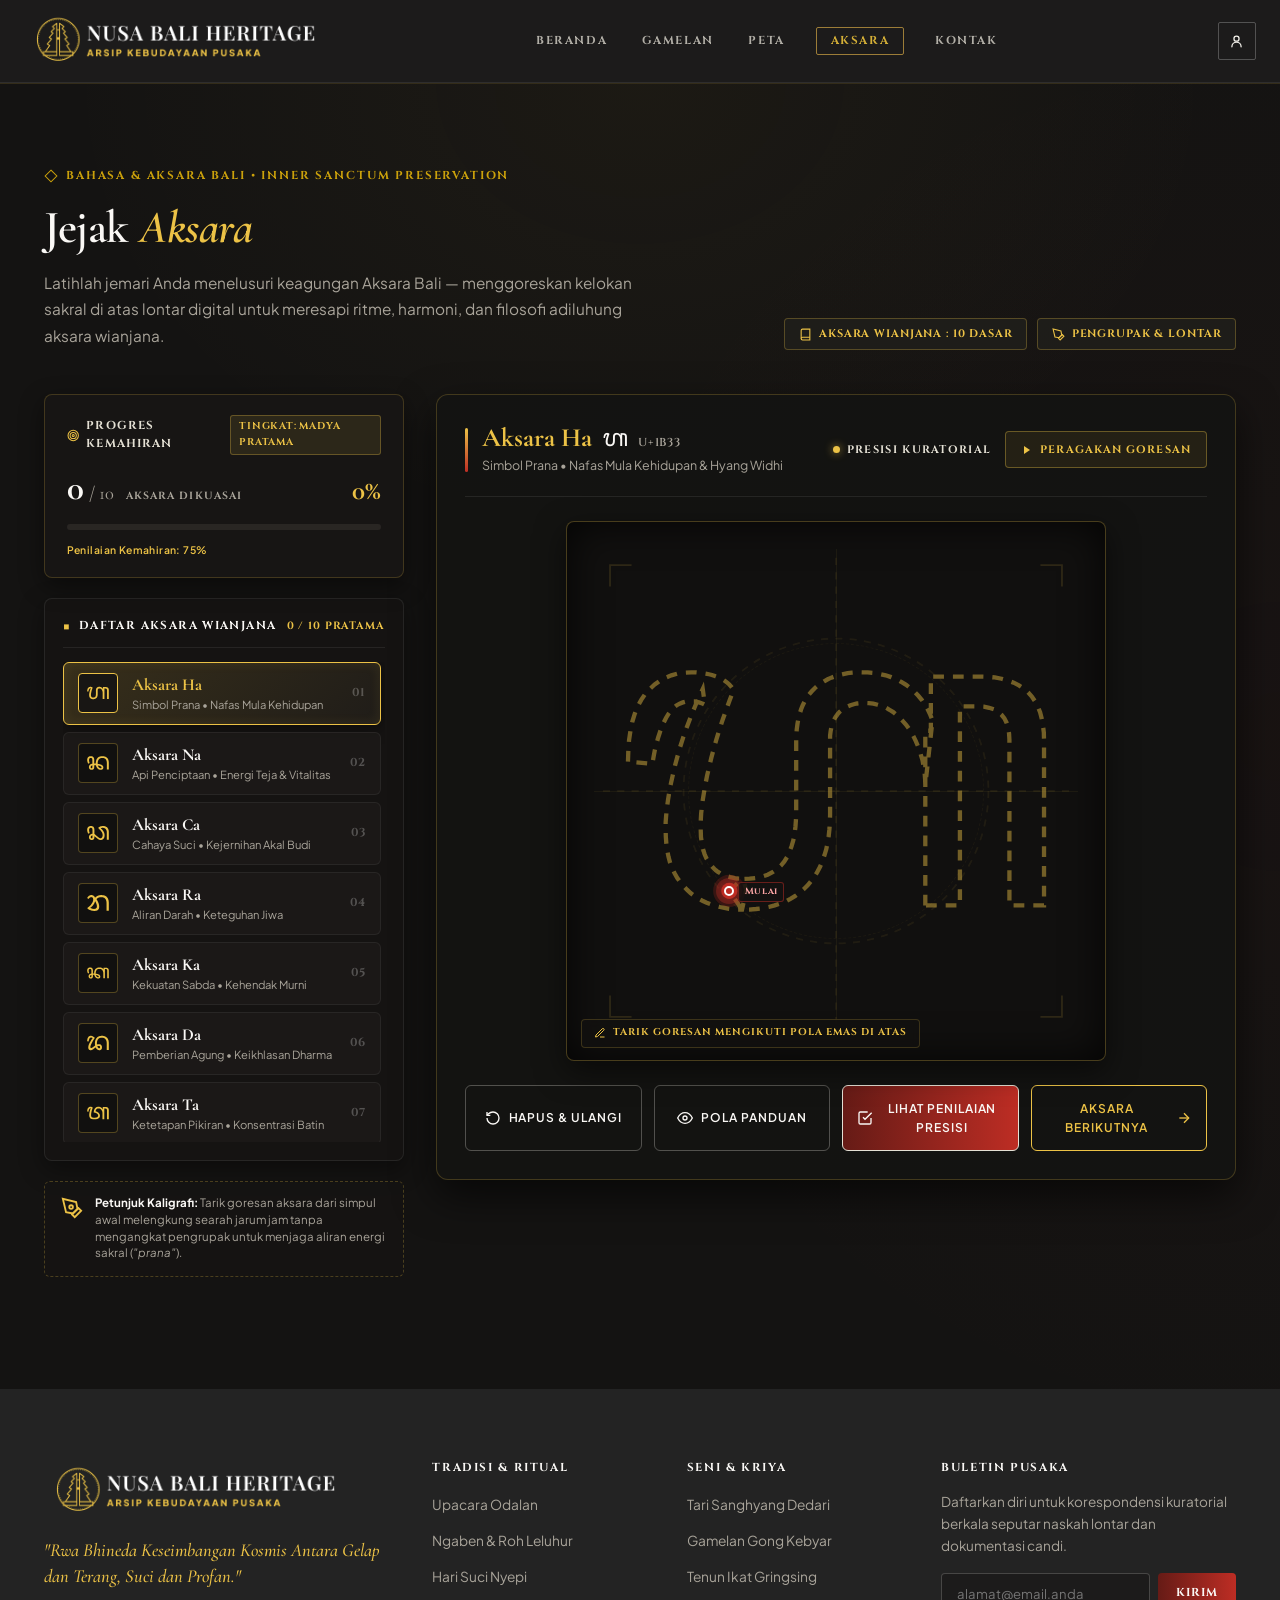
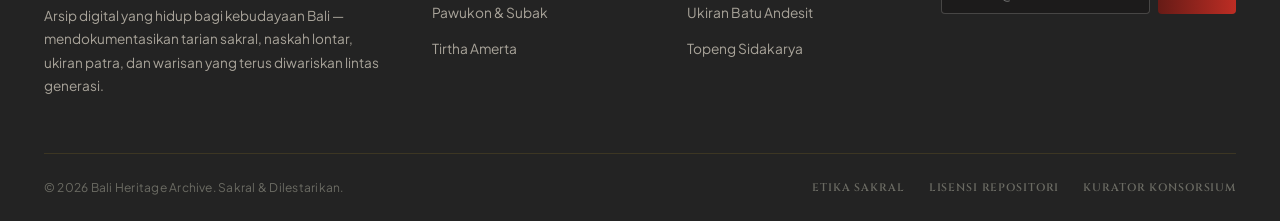
==== aksara.html @ 50d06836 "Lanjutin Jon" ====
<!DOCTYPE html>
<html lang="id">

<head>
  <meta charset="UTF-8">
  <meta name="viewport" content="width=device-width, initial-scale=1.0">
  <title>Jejak Aksara Bali — Nusa Bali Heritage</title>
  <meta name="description"
    content="Kaligrafi sakral Aksara Bali interaktif: latih jemari menelusuri kelokan adiluhung aksara wianjana di atas lontar digital dengan panduan kuratorial dan penilaian presisi.">

  <link rel="preconnect" href="https://fonts.googleapis.com">
  <link rel="preconnect" href="https://fonts.gstatic.com" crossorigin>
  <link
    href="https://fonts.googleapis.com/css2?family=Cinzel:wght@500;600;700;800;900&family=Cormorant+Garamond:ital,wght@0,400;0,500;0,600;0,700;1,400;1,500;1,600;1,700&family=Noto+Sans+Balinese&family=Plus+Jakarta+Sans:ital,wght@0,400;0,500;0,600;0,700;1,400&display=swap"
    rel="stylesheet">

  <link rel="stylesheet" href="assets/css/fonts.css">
  <link rel="stylesheet" href="assets/css/aksara.css">
</head>

<body>

  <!-- Header -->
  <header class="site-header" id="siteHeader">
    <div class="container">
      <a href="index.html#beranda" class="brand">
        <img class="brand__logo-img" src="assets/images/logo/logo-tulisan.png"
          alt="Nusa Bali Heritage — Arsip Kebudayaan Pusaka">
      </a>

      <nav class="nav-links" aria-label="Navigasi utama">
        <a href="index.html#beranda">BERANDA</a>
        <a href="index.html#gamelan">GAMELAN</a>
        <a href="peta.html">PETA</a>
        <a href="aksara.html" aria-current="page">AKSARA</a>
        <a href="#kontak">KONTAK</a>
      </nav>

      <div class="nav-actions">
        <button class="nav-square-btn" type="button" id="userAccountBtn" aria-label="Akun pengguna">
          <svg viewBox="0 0 24 24" fill="none" stroke="currentColor" stroke-width="1.8" aria-hidden="true">
            <circle cx="12" cy="8" r="3.6" />
            <path d="M5.5 19.5c0-3.6 2.9-6.5 6.5-6.5s6.5 2.9 6.5 6.5" stroke-linecap="round" />
          </svg>
        </button>
        <button class="nav-toggle" type="button" aria-label="Buka menu" id="navToggle" aria-expanded="false"
          aria-controls="mobileNav">
          <svg viewBox="0 0 24 24" fill="none" stroke="currentColor" stroke-width="1.8">
            <path d="M4 7h16M4 12h16M4 17h16" />
          </svg>
        </button>
      </div>
    </div>

    <!-- mobile nav panel -->
    <nav class="mobile-nav" id="mobileNav" aria-label="Navigasi mobile" hidden>
      <a href="index.html#beranda">BERANDA</a>
      <a href="index.html#gamelan">GAMELAN</a>
      <a href="peta.html">PETA</a>
      <a href="aksara.html" aria-current="page">AKSARA</a>
      <a href="#kontak">KONTAK</a>
    </nav>
  </header>

  <main>
    <!-- Jejak aksara -->
    <section class="section aksara-section" id="bahasa">
      <div class="container">
        <div class="section-head aksara-section-head">
          <div class="aksara-head-text">
            <p class="eyebrow">
              <svg viewBox="0 0 24 24" fill="none" stroke="currentColor" stroke-width="1.8" aria-hidden="true">
                <polygon points="12 2 22 12 12 22 2 12 12 2" />
              </svg>
              Bahasa &amp; Aksara Bali • Inner Sanctum Preservation
            </p>
            <h1 class="section-heading">
              <span>Jejak <i class="accent-italic">Aksara</i></span>
            </h1>
            <p class="section-desc">
              Latihlah jemari Anda menelusuri keagungan Aksara Bali — menggoreskan kelokan sakral di atas lontar digital
              untuk meresapi ritme, harmoni, dan filosofi adiluhung aksara wianjana.
            </p>
          </div>
          <div class="aksara-tags-wrap" aria-label="Kategori Pelestarian">
            <span class="aksara-tag">
              <svg viewBox="0 0 24 24" fill="none" stroke="currentColor" stroke-width="2" class="aksara-tag-icon">
                <path d="M4 19.5A2.5 2.5 0 0 1 6.5 17H20" />
                <path d="M6.5 2H20v20H6.5A2.5 2.5 0 0 1 4 19.5v-15A2.5 2.5 0 0 1 6.5 2z" />
              </svg>
              Aksara Wianjana : 10 Dasar
            </span>
            <span class="aksara-tag">
              <svg viewBox="0 0 24 24" fill="none" stroke="currentColor" stroke-width="2" class="aksara-tag-icon">
                <path d="M12 19l7-7 3 3-7 7-3-3z" />
                <path d="M18 13l-1.5-7.5L2 2l3.5 14.5L13 18l5-5z" />
              </svg>
              Pengrupak &amp; Lontar
            </span>
          </div>
        </div>

        <div class="aksara-layout">
          <!-- Sidebar -->
          <aside class="aksara-sidebar">
            <!-- Progress -->
            <div class="aksara-progress-card">
              <div class="aksara-progress-header">
                <div class="aksara-progress-label">
                  <svg viewBox="0 0 24 24" fill="none" stroke="currentColor" stroke-width="2"
                    class="aksara-icon-target">
                    <circle cx="12" cy="12" r="10" />
                    <circle cx="12" cy="12" r="6" />
                    <circle cx="12" cy="12" r="2" />
                  </svg>
                  <span>Progres Kemahiran</span>
                </div>
                <span class="aksara-rank-badge">Tingkat: Madya Pratama</span>
              </div>

              <div class="aksara-stat-row">
                <div class="aksara-stat-main">
                  <span class="aksara-stat-num" id="aksaraMasteredCount">0</span>
                  <span class="aksara-stat-denom">/ 10</span>
                  <span class="aksara-stat-label">Aksara Dikuasai</span>
                </div>
                <div class="aksara-stat-percent" id="aksaraProgressPercent">0%</div>
              </div>

              <div class="aksara-progress-bar-wrap">
                <div class="aksara-progress-bar" role="progressbar" aria-valuenow="0" aria-valuemin="0"
                  aria-valuemax="100">
                  <div class="aksara-progress-fill" id="aksaraProgressFill" style="width: 0%;"></div>
                </div>
              </div>

              <div class="aksara-progress-sub">
                <span class="aksara-threshold">Penilaian Kemahiran: 75%</span>
              </div>
            </div>

            <div class="aksara-list-card">
              <div class="aksara-list-head">
                <div class="aksara-list-title">
                  <span class="aksara-square-bullet">■</span>
                  Daftar Aksara Wianjana
                </div>
                <span class="aksara-list-kicker" id="aksaraHeaderProgress">0 / 10 Pratama</span>
              </div>

              <!-- Rows rendered by aksara.js -->
              <div class="aksara-list" id="aksaraList" role="tablist" aria-label="Daftar Aksara Wianjana">
              </div>
            </div>

            <div class="aksara-hint-card">
              <div class="aksara-hint-icon-box">
                <svg viewBox="0 0 24 24" fill="none" stroke="currentColor" stroke-width="2">
                  <path d="M12 19l7-7 3 3-7 7-3-3z" />
                  <path d="M18 13l-1.5-7.5L2 2l3.5 14.5L13 18l5-5z" />
                  <circle cx="11" cy="11" r="2" />
                </svg>
              </div>
              <p class="aksara-hint-text">
                <strong>Petunjuk Kaligrafi:</strong> Tarik goresan aksara dari simpul awal melengkung searah jarum jam
                tanpa mengangkat pengrupak untuk menjaga aliran energi sakral (<em>"prana"</em>).
              </p>
            </div>
          </aside>

          <!-- Workspace -->
          <div class="aksara-workspace">
            <div class="aksara-workspace__header">
              <div class="aksara-workspace__meta">
                <div class="aksara-workspace__bar" aria-hidden="true"></div>
                <div class="aksara-workspace__titles">
                  <div class="aksara-workspace__title-row">
                    <h2 class="aksara-workspace__name" id="aksaraActiveName">Aksara Ha</h2>
                    <span class="aksara-workspace__glyph" id="aksaraActiveGlyph" aria-label="Aksara Bali">ᬳ</span>
                    <span class="aksara-workspace__unicode" id="aksaraActiveUnicode">U+1B33</span>
                  </div>
                  <p class="aksara-workspace__meaning" id="aksaraActiveMeaning">
                    Simbol Prana • Nafas Mula Kehidupan &amp; Hyang Widhi
                  </p>
                </div>
              </div>

              <div class="aksara-workspace__actions">
                <span class="aksara-badge-curatorial">
                  <span class="aksara-badge-dot"></span>
                  Presisi Kuratorial
                </span>
                <button type="button" class="aksara-demo-btn" id="aksaraDemoBtn"
                  aria-label="Peragakan goresan pola aksara">
                  <svg viewBox="0 0 24 24" fill="currentColor">
                    <polygon points="6 4 18 12 6 20 6 4" />
                  </svg>
                  PERAGAKAN GORESAN
                </button>
              </div>
            </div>

            <div class="aksara-canvas-wrap" id="aksaraCanvasWrap">
              <!-- Guide lines -->
              <div class="aksara-canvas-guides" aria-hidden="true">
                <div class="aksara-guide-line aksara-guide-line--h"></div>
                <div class="aksara-guide-line aksara-guide-line--v"></div>
                <div class="aksara-guide-circle"></div>
              </div>

              <!-- Canvas (300x300 internal, scaled for HiDPI) -->
              <canvas id="aksaraCanvas" class="aksara-canvas" touch-action="none"
                aria-label="Kanvas penelusuran aksara"></canvas>

              <!-- Start point dot -->
              <div class="aksara-start-dot" id="aksaraStartDot" aria-hidden="true">
                <span class="aksara-start-dot__pulse"></span>
                <span class="aksara-start-dot__pip"></span>
                <span class="aksara-start-dot__tag">Mulai</span>
              </div>

              <div class="aksara-canvas-pill" aria-hidden="true">
                <svg viewBox="0 0 24 24" fill="none" stroke="currentColor" stroke-width="2">
                  <path d="M12 20h9" />
                  <path d="M16.5 3.5a2.121 2.121 0 0 1 3 3L7 19l-4 1 1-4L16.5 3.5z" />
                </svg>
                <span>TARIK GORESAN MENGIKUTI POLA EMAS DI ATAS</span>
              </div>
            </div>

            <!-- Controls -->
            <div class="aksara-controls">
              <button type="button" class="btn btn--outline aksara-btn" id="aksaraBtnReset">
                <svg viewBox="0 0 24 24" fill="none" stroke="currentColor" stroke-width="2">
                  <path d="M3 12a9 9 0 1 0 9-9 9.75 9.75 0 0 0-6.74 2.74L3 8" />
                  <path d="M3 3v5h5" />
                </svg>
                Hapus &amp; Ulangi
              </button>

              <button type="button" class="btn btn--outline aksara-btn" id="aksaraBtnGuide">
                <svg viewBox="0 0 24 24" fill="none" stroke="currentColor" stroke-width="2">
                  <path d="M1 12s4-8 11-8 11 8 11 8-4 8-11 8-11-8-11-8z" />
                  <circle cx="12" cy="12" r="3" />
                </svg>
                Pola Panduan
              </button>

              <button type="button" class="btn btn--fill aksara-btn aksara-btn--primary" id="aksaraBtnScore">
                <svg viewBox="0 0 24 24" fill="none" stroke="currentColor" stroke-width="2">
                  <polyline points="9 11 12 14 22 4" />
                  <path d="M21 12v7a2 2 0 0 1-2 2H5a2 2 0 0 1-2-2V5a2 2 0 0 1 2-2h11" />
                </svg>
                Lihat Penilaian Presisi
              </button>

              <button type="button" class="btn btn--gold aksara-btn" id="aksaraBtnNext">
                Aksara Berikutnya
                <svg viewBox="0 0 24 24" fill="none" stroke="currentColor" stroke-width="2">
                  <line x1="5" y1="12" x2="19" y2="12" />
                  <polyline points="12 5 19 12 12 19" />
                </svg>
              </button>
            </div>

            <!-- Result panel -->
            <div class="aksara-result-panel" id="aksaraResultPanel" hidden>
              <div class="aksara-result-head">
                <div class="aksara-result-score-block">
                  <span class="aksara-result-score" id="aksaraResultScore">--%</span>
                  <span class="aksara-result-kicker">Skor Presisi Goresan</span>
                </div>
                <div class="aksara-result-feedback">
                  <div class="aksara-result-label" id="aksaraResultLabel">Menghitung...</div>
                  <p class="aksara-result-desc" id="aksaraResultDesc">Analisis presisi tarikan garis aksara Bali.</p>
                </div>
                <button type="button" class="aksara-result-close" id="aksaraResultClose"
                  aria-label="Tutup hasil penilaian">✕</button>
              </div>

              <!-- Breakdown -->
              <div class="aksara-result-metrics">
                <div class="aksara-metric-card">
                  <div class="aksara-metric-header">
                    <span class="aksara-metric-name">Presisi Kelurusan Garis</span>
                    <strong class="aksara-metric-val" id="aksaraPrecisionVal">0%</strong>
                  </div>
                  <div class="aksara-metric-bar">
                    <div class="aksara-metric-fill" id="aksaraPrecisionBar" style="width: 0%;"></div>
                  </div>
                </div>

                <div class="aksara-metric-card">
                  <div class="aksara-metric-header">
                    <span class="aksara-metric-name">Kelengkapan Kontur (Coverage)</span>
                    <strong class="aksara-metric-val" id="aksaraCoverageVal">0%</strong>
                  </div>
                  <div class="aksara-metric-bar">
                    <div class="aksara-metric-fill" id="aksaraCoverageBar" style="width: 0%;"></div>
                  </div>
                </div>
              </div>

              <div class="aksara-result-status" id="aksaraResultStatus"></div>
            </div>
          </div>
        </div>
      </div>
    </section>
  </main>

  <!-- Footer -->
  <footer class="site-footer" id="kontak">
    <div class="container">
      <div class="footer-top">
        <div class="footer-brand">
          <a href="index.html#beranda" class="brand">
            <img class="brand__mark" src="assets/images/logo/logo-tulisan.png" alt="Lambang Nusa Bali Heritage">
          </a>
          <p class="footer-tagline">"Rwa Bhineda Keseimbangan Kosmis Antara Gelap dan Terang, Suci dan Profan."</p>
          <p class="footer-desc">Arsip digital yang hidup bagi kebudayaan Bali — mendokumentasikan tarian sakral, naskah
            lontar, ukiran patra, dan warisan yang terus diwariskan lintas generasi.</p>
        </div>

        <div class="footer-col">
          <h4>Tradisi &amp; Ritual</h4>
          <ul>
            <li><a href="index.html#filosofi">Upacara Odalan</a></li>
            <li><a href="index.html#filosofi">Ngaben &amp; Roh Leluhur</a></li>
            <li><a href="index.html#filosofi">Hari Suci Nyepi</a></li>
            <li><a href="index.html#situs-budaya">Pawukon &amp; Subak</a></li>
            <li><a href="index.html#situs-budaya">Tirtha Amerta</a></li>
          </ul>
        </div>

        <div class="footer-col">
          <h4>Seni &amp; Kriya</h4>
          <ul>
            <li><a href="index.html#tarian">Tari Sanghyang Dedari</a></li>
            <li><a href="index.html#galeri">Gamelan Gong Kebyar</a></li>
            <li><a href="index.html#kerajinan">Tenun Ikat Gringsing</a></li>
            <li><a href="index.html#kerajinan">Ukiran Batu Andesit</a></li>
            <li><a href="index.html#tarian">Topeng Sidakarya</a></li>
          </ul>
        </div>

        <div class="footer-col">
          <h4>Buletin Pusaka</h4>
          <p class="newsletter-text">Daftarkan diri untuk korespondensi kuratorial berkala seputar naskah lontar dan
            dokumentasi candi.</p>
          <form class="newsletter-form" id="newsletterForm">
            <label for="newsletterEmail" class="visually-hidden">Alamat email</label>
            <input type="email" id="newsletterEmail" name="email" placeholder="alamat@email.anda" required>
            <button type="submit">Kirim</button>
          </form>
          <p class="newsletter-note" id="newsletterNote"></p>
        </div>
      </div>

      <div class="footer-bottom">
        <p>© <span id="footerYear">2026</span> Bali Heritage Archive. Sakral &amp; Dilestarikan.</p>
        <nav aria-label="Tautan legal">
          <a href="#">Etika Sakral</a>
          <a href="#">Lisensi Repositori</a>
          <a href="#">Kurator Konsorsium</a>
        </nav>
      </div>
    </div>
  </footer>

  <script src="assets/js/main.js"></script>
  <script src="assets/js/aksara-data.js"></script>
  <script src="assets/js/aksara.js"></script>
</body>

</html>
---- assets/css/fonts.css ----
@import url('https://fonts.googleapis.com/css2?family=Cinzel:wght@500;600;700;800;900&family=Cormorant+Garamond:ital,wght@0,400;0,500;0,600;0,700;1,400;1,500;1,600;1,700&family=Plus+Jakarta+Sans:ital,wght@0,400;0,500;0,600;0,700;1,400&display=swap');

/* Local fallbacks */
@font-face {
  font-family: 'Playfair Display';
  src: url('../fonts/playfair-display/PlayfairDisplay-Bold.woff2') format('woff2');
  font-weight: 700;
  font-style: normal;
  font-display: swap;
}

@font-face {
  font-family: 'Playfair Display';
  src: url('../fonts/playfair-display/PlayfairDisplay-Black.woff2') format('woff2');
  font-weight: 900;
  font-style: normal;
  font-display: swap;
}

@font-face {
  font-family: 'Inter';
  src: url('../fonts/inter/Inter-Regular.woff2') format('woff2');
  font-weight: 400;
  font-style: normal;
  font-display: swap;
}

@font-face {
  font-family: 'Inter';
  src: url('../fonts/inter/Inter-SemiBold.woff2') format('woff2');
  font-weight: 600;
  font-style: normal;
  font-display: swap;
}

@font-face {
  font-family: 'Inter';
  src: url('../fonts/inter/Inter-Bold.woff2') format('woff2');
  font-weight: 700;
  font-style: normal;
  font-display: swap;
}
---- assets/css/aksara.css ----
@import url('styles.css');

html,
body {
  overflow-x: hidden;
  max-width: 100%;
}

.aksara-section {
  position: relative;
  background: #141312;
  background-image:
    radial-gradient(ellipse 65% 50% at 50% 0%, rgba(236, 194, 70, 0.04) 0%, transparent 70%),
    radial-gradient(circle at 100% 50%, rgba(189, 45, 36, 0.03) 0%, transparent 50%);
  border-top: 1px solid rgba(236, 194, 70, 0.14);
  padding: 5rem 0 7rem;
}

.aksara-section-head {
  display: flex;
  justify-content: space-between;
  align-items: flex-end;
  gap: 2rem;
  max-width: none;
  margin-bottom: 2.75rem;
}

.aksara-head-text {
  max-width: 660px;
}

.aksara-tags-wrap {
  display: flex;
  align-items: center;
  gap: 0.6rem;
  flex-wrap: wrap;
}

.aksara-tag {
  display: inline-flex;
  align-items: center;
  gap: 0.45rem;
  padding: 0.4rem 0.85rem;
  background: rgba(32, 30, 27, 0.9);
  border: 1px solid rgba(236, 194, 70, 0.28);
  border-radius: 4px;
  font-family: var(--font-display);
  font-size: 0.68rem;
  font-weight: 700;
  letter-spacing: 0.08em;
  text-transform: uppercase;
  color: var(--color-gold);
  white-space: nowrap;
}

.aksara-tag-icon {
  width: 13px;
  height: 13px;
  color: var(--color-gold);
}

.aksara-layout {
  display: grid;
  grid-template-columns: 360px minmax(0, 1fr);
  gap: 2rem;
  align-items: start;
}

.aksara-sidebar {
  display: flex;
  flex-direction: column;
  gap: 1.25rem;
  min-width: 0;
  max-width: 100%;
}

.aksara-progress-card {
  background: rgba(24, 22, 21, 0.88);
  backdrop-filter: blur(8px);
  -webkit-backdrop-filter: blur(8px);
  border: 1px solid rgba(236, 194, 70, 0.2);
  border-radius: 8px;
  padding: 1.25rem 1.35rem 1.15rem;
  box-shadow: 0 8px 24px rgba(0, 0, 0, 0.45);
}

.aksara-progress-header {
  display: flex;
  justify-content: space-between;
  align-items: center;
  gap: 0.75rem;
  margin-bottom: 0.85rem;
}

.aksara-progress-label {
  display: flex;
  align-items: center;
  gap: 0.45rem;
  font-family: var(--font-display);
  font-size: 0.72rem;
  font-weight: 700;
  letter-spacing: 0.1em;
  text-transform: uppercase;
  color: var(--color-cream-dim);
}

.aksara-icon-target {
  width: 15px;
  height: 15px;
  color: var(--color-gold);
}

.aksara-rank-badge {
  font-family: var(--font-display);
  font-size: 0.62rem;
  font-weight: 700;
  letter-spacing: 0.08em;
  text-transform: uppercase;
  color: var(--color-gold);
  background: rgba(236, 194, 70, 0.1);
  border: 1px solid rgba(236, 194, 70, 0.3);
  padding: 0.2rem 0.55rem;
  border-radius: 3px;
}

.aksara-stat-row {
  display: flex;
  justify-content: space-between;
  align-items: baseline;
  margin-bottom: 0.75rem;
}

.aksara-stat-main {
  display: flex;
  align-items: baseline;
  gap: 0.35rem;
}

.aksara-stat-num {
  font-family: var(--font-serif);
  font-size: 2.2rem;
  font-weight: 700;
  line-height: 1;
  color: var(--color-cream);
}

.aksara-stat-denom {
  font-family: var(--font-serif);
  font-size: 1.15rem;
  color: var(--color-text-muted);
}

.aksara-stat-label {
  font-family: var(--font-display);
  font-size: 0.65rem;
  font-weight: 700;
  letter-spacing: 0.1em;
  text-transform: uppercase;
  color: var(--color-text-muted);
  margin-left: 0.4rem;
}

.aksara-stat-percent {
  font-family: var(--font-serif);
  font-size: 1.7rem;
  font-weight: 700;
  color: var(--color-gold);
}

.aksara-progress-bar-wrap {
  margin-bottom: 0.75rem;
}

.aksara-progress-bar {
  width: 100%;
  height: 6px;
  background: rgba(45, 42, 38, 0.85);
  border-radius: 3px;
  overflow: hidden;
}

.aksara-progress-fill {
  height: 100%;
  background: linear-gradient(90deg, #BD2D24, #ECC246);
  border-radius: 3px;
  transition: width 0.4s var(--ease);
}

.aksara-progress-sub {
  display: flex;
  justify-content: space-between;
  align-items: center;
  font-size: 0.65rem;
  color: var(--color-text-muted);
  letter-spacing: 0.04em;
}

.aksara-threshold {
  color: var(--color-gold);
  font-weight: 600;
}

.aksara-list-card {
  background: rgba(22, 20, 19, 0.9);
  border: 1px solid rgba(255, 255, 255, 0.08);
  border-radius: 8px;
  padding: 1.1rem 1.15rem;
  box-shadow: 0 8px 24px rgba(0, 0, 0, 0.4);
}

.aksara-list-head {
  display: flex;
  justify-content: space-between;
  align-items: center;
  margin-bottom: 0.9rem;
  padding-bottom: 0.65rem;
  border-bottom: 1px solid rgba(255, 255, 255, 0.07);
}

.aksara-list-title {
  display: flex;
  align-items: center;
  gap: 0.45rem;
  font-family: var(--font-display);
  font-size: 0.72rem;
  font-weight: 700;
  letter-spacing: 0.12em;
  text-transform: uppercase;
  color: var(--color-cream);
}

.aksara-square-bullet {
  color: var(--color-gold);
  font-size: 0.75rem;
}

.aksara-list-kicker {
  font-family: var(--font-display);
  font-size: 0.66rem;
  font-weight: 700;
  letter-spacing: 0.08em;
  text-transform: uppercase;
  color: var(--color-gold);
}

.aksara-list {
  display: flex;
  flex-direction: column;
  gap: 0.45rem;
  max-height: 480px;
  overflow-y: auto;
  padding-right: 0.25rem;
}

.aksara-list::-webkit-scrollbar {
  width: 4px;
}

.aksara-list::-webkit-scrollbar-track {
  background: rgba(0, 0, 0, 0.2);
}

.aksara-list::-webkit-scrollbar-thumb {
  background: rgba(236, 194, 70, 0.25);
  border-radius: 2px;
}

.aksara-item {
  display: flex;
  align-items: center;
  gap: 0.85rem;
  padding: 0.65rem 0.85rem;
  background: rgba(30, 28, 26, 0.7);
  border: 1px solid rgba(255, 255, 255, 0.06);
  border-radius: 6px;
  cursor: pointer;
  transition: transform 0.2s var(--ease), background 0.2s var(--ease), border-color 0.2s var(--ease), box-shadow 0.2s var(--ease);
  user-select: none;
  position: relative;
}

.aksara-item:hover {
  background: rgba(42, 39, 36, 0.85);
  border-color: rgba(236, 194, 70, 0.35);
  transform: translateX(2px);
}

.aksara-item.is-active {
  background: linear-gradient(135deg, rgba(236, 194, 70, 0.16) 0%, rgba(32, 29, 25, 0.95) 100%);
  border-color: var(--color-gold);
  box-shadow: 0 4px 16px rgba(0, 0, 0, 0.4), inset 0 0 12px rgba(236, 194, 70, 0.1);
}

.aksara-item.is-active .aksara-item__title {
  color: var(--color-gold);
}

.aksara-item.is-celebrating {
  animation: aksaraMasteredPulse 1s cubic-bezier(0.4, 0, 0.2, 1);
}

@keyframes aksaraMasteredPulse {
  0% {
    transform: scale(1);
    box-shadow: 0 0 0 0 rgba(236, 194, 70, 0.8);
  }

  50% {
    transform: scale(1.03);
    box-shadow: 0 0 20px 4px rgba(236, 194, 70, 0.45);
    border-color: #FFFFFF;
  }

  100% {
    transform: scale(1);
    box-shadow: 0 0 0 0 rgba(236, 194, 70, 0);
  }
}

.aksara-item__preview-box {
  width: 40px;
  height: 40px;
  flex-shrink: 0;
  display: flex;
  align-items: center;
  justify-content: center;
  background: #11100F;
  border: 1px solid rgba(236, 194, 70, 0.3);
  border-radius: 4px;
  padding: 3px;
  transition: border-color 0.2s var(--ease);
}

.aksara-item.is-active .aksara-item__preview-box {
  border-color: var(--color-gold);
  background: #181614;
}

.aksara-item__preview-svg {
  width: 28px;
  height: 28px;
  color: var(--color-gold);
  display: block;
}

.aksara-item__meta {
  flex: 1;
  min-width: 0;
}

.aksara-item__title {
  font-family: var(--font-serif);
  font-size: 1.05rem;
  font-weight: 700;
  color: var(--color-cream);
  line-height: 1.2;
  margin-bottom: 0.15rem;
  transition: color 0.2s var(--ease);
}

.aksara-item__meaning {
  font-size: 0.7rem;
  color: var(--color-text-muted);
  white-space: nowrap;
  overflow: hidden;
  text-overflow: ellipsis;
  line-height: 1.3;
}

.aksara-item__status {
  flex-shrink: 0;
  display: flex;
  align-items: center;
  justify-content: center;
}

.aksara-order-num {
  font-family: var(--font-display);
  font-size: 0.72rem;
  font-weight: 700;
  color: rgba(255, 255, 255, 0.25);
  letter-spacing: 0.05em;
}

.aksara-badge-check {
  width: 22px;
  height: 22px;
  border-radius: 50%;
  background: var(--color-gold);
  color: #141312;
  display: flex;
  align-items: center;
  justify-content: center;
  box-shadow: 0 0 10px rgba(236, 194, 70, 0.4);
}

.aksara-badge-check svg {
  width: 13px;
  height: 13px;
}

.aksara-hint-card {
  display: flex;
  align-items: flex-start;
  gap: 0.75rem;
  background: rgba(22, 20, 19, 0.7);
  border: 1px dashed rgba(236, 194, 70, 0.25);
  border-radius: 6px;
  padding: 0.85rem 1rem;
}

.aksara-hint-icon-box {
  width: 22px;
  height: 22px;
  flex-shrink: 0;
  color: var(--color-gold);
  margin-top: 0.1rem;
}

.aksara-hint-icon-box svg {
  width: 100%;
  height: 100%;
}

.aksara-hint-text {
  font-size: 0.72rem;
  color: var(--color-text-muted);
  line-height: 1.45;
}

.aksara-hint-text strong {
  color: var(--color-cream);
}

.aksara-workspace {
  background: rgba(20, 19, 18, 0.95);
  border: 1px solid rgba(236, 194, 70, 0.22);
  border-radius: 12px;
  padding: 1.75rem;
  box-shadow: 0 16px 40px rgba(0, 0, 0, 0.6);
  min-width: 0;
  max-width: 100%;
  box-sizing: border-box;
}

.aksara-workspace__header {
  display: flex;
  justify-content: space-between;
  align-items: center;
  gap: 1.5rem;
  margin-bottom: 1.5rem;
  padding-bottom: 1.25rem;
  border-bottom: 1px solid rgba(255, 255, 255, 0.08);
}

.aksara-workspace__meta {
  display: flex;
  align-items: center;
  gap: 0.85rem;
}

.aksara-workspace__bar {
  width: 3px;
  height: 44px;
  background: linear-gradient(180deg, #ECC246 0%, #BD2D24 100%);
  border-radius: 2px;
  flex-shrink: 0;
}

.aksara-workspace__title-row {
  display: flex;
  align-items: baseline;
  gap: 0.65rem;
}

.aksara-workspace__name {
  font-family: var(--font-serif);
  font-size: 1.65rem;
  font-weight: 700;
  color: var(--color-gold);
  line-height: 1.15;
}

.aksara-workspace__glyph {
  font-family: 'Noto Sans Balinese', sans-serif;
  font-size: 1.5rem;
  color: var(--color-cream);
  line-height: 1;
}

.aksara-workspace__unicode {
  font-family: var(--font-display);
  font-size: 0.72rem;
  font-weight: 600;
  color: var(--color-text-muted);
  letter-spacing: 0.06em;
}

.aksara-workspace__meaning {
  font-size: 0.78rem;
  color: var(--color-text-muted);
  margin-top: 0.15rem;
}

.aksara-workspace__actions {
  display: flex;
  align-items: center;
  gap: 0.85rem;
  flex-shrink: 0;
}

.aksara-badge-curatorial {
  display: inline-flex;
  align-items: center;
  gap: 0.45rem;
  font-family: var(--font-display);
  font-size: 0.68rem;
  font-weight: 700;
  letter-spacing: 0.12em;
  text-transform: uppercase;
  color: var(--color-cream-dim);
}

.aksara-badge-dot {
  width: 7px;
  height: 7px;
  border-radius: 50%;
  background: var(--color-gold);
  box-shadow: 0 0 8px rgba(236, 194, 70, 0.7);
}

.aksara-demo-btn {
  display: inline-flex;
  align-items: center;
  gap: 0.45rem;
  padding: 0.55rem 0.95rem;
  background: rgba(236, 194, 70, 0.08);
  border: 1px solid rgba(236, 194, 70, 0.35);
  border-radius: 4px;
  color: var(--color-gold);
  font-family: var(--font-display);
  font-size: 0.68rem;
  font-weight: 700;
  letter-spacing: 0.1em;
  text-transform: uppercase;
  cursor: pointer;
  transition: all 0.2s var(--ease);
}

.aksara-demo-btn:hover {
  background: rgba(236, 194, 70, 0.18);
  border-color: var(--color-gold);
  transform: translateY(-1px);
}

.aksara-demo-btn.is-playing {
  background: rgba(189, 45, 36, 0.2);
  border-color: var(--color-red);
  color: #F87171;
}

.aksara-demo-btn svg {
  width: 12px;
  height: 12px;
}

.aksara-canvas-wrap {
  position: relative;
  width: 100%;
  aspect-ratio: 1 / 1;
  max-width: 540px;
  margin: 0 auto;
  background: #11100F;
  border: 1px solid rgba(236, 194, 70, 0.25);
  border-radius: 8px;
  box-shadow: inset 0 0 40px rgba(0, 0, 0, 0.8), 0 10px 30px rgba(0, 0, 0, 0.5);
  overflow: hidden;
  user-select: none;
  -webkit-user-select: none;
  touch-action: none;
}

.aksara-canvas {
  position: absolute;
  inset: 0;
  width: 100%;
  height: 100%;
  display: block;
  touch-action: none;
  cursor: crosshair;
  z-index: 2;
}

.aksara-canvas-guides {
  position: absolute;
  inset: 0;
  pointer-events: none;
  z-index: 1;
}

.aksara-guide-line {
  position: absolute;
  background: rgba(236, 194, 70, 0.06);
}

.aksara-guide-line--h {
  top: 50%;
  left: 5%;
  right: 5%;
  height: 1px;
}

.aksara-guide-line--v {
  left: 50%;
  top: 5%;
  bottom: 5%;
  width: 1px;
}

.aksara-guide-circle {
  position: absolute;
  top: 50%;
  left: 50%;
  width: 55%;
  height: 55%;
  transform: translate(-50%, -50%);
  border: 1px dashed rgba(236, 194, 70, 0.05);
  border-radius: 50%;
}

.aksara-start-dot {
  position: absolute;
  transform: translate(-50%, -50%);
  pointer-events: none;
  z-index: 3;
}

.aksara-start-dot__pulse {
  position: absolute;
  inset: -8px;
  border-radius: 50%;
  background: rgba(189, 45, 36, 0.35);
  animation: startDotPulse 1.8s infinite;
}

.aksara-start-dot__pip {
  position: relative;
  display: block;
  width: 10px;
  height: 10px;
  border-radius: 50%;
  background: #BD2D24;
  border: 2px solid #FFFFFF;
  box-shadow: 0 0 10px rgba(189, 45, 36, 0.9);
}

.aksara-start-dot__tag {
  position: absolute;
  left: 14px;
  top: -4px;
  background: rgba(20, 18, 17, 0.85);
  border: 1px solid rgba(189, 45, 36, 0.5);
  color: #FCA5A5;
  font-family: var(--font-display);
  font-size: 0.58rem;
  font-weight: 700;
  letter-spacing: 0.06em;
  padding: 0.1rem 0.35rem;
  border-radius: 3px;
  white-space: nowrap;
}

@keyframes startDotPulse {
  0% {
    transform: scale(0.8);
    opacity: 0.9;
  }

  100% {
    transform: scale(2.2);
    opacity: 0;
  }
}

.aksara-canvas-pill {
  position: absolute;
  bottom: 12px;
  left: 14px;
  display: flex;
  align-items: center;
  gap: 0.45rem;
  padding: 0.35rem 0.75rem;
  background: rgba(18, 17, 16, 0.85);
  backdrop-filter: blur(4px);
  -webkit-backdrop-filter: blur(4px);
  border: 1px solid rgba(236, 194, 70, 0.2);
  border-radius: 4px;
  font-family: var(--font-display);
  font-size: 0.62rem;
  font-weight: 700;
  letter-spacing: 0.1em;
  color: var(--color-gold);
  pointer-events: none;
  z-index: 3;
}

.aksara-canvas-pill svg {
  width: 12px;
  height: 12px;
}

.aksara-controls {
  display: grid;
  grid-template-columns: repeat(4, minmax(0, 1fr));
  gap: 0.75rem;
  margin-top: 1.5rem;
}

.aksara-btn {
  justify-content: center;
  font-size: 0.75rem;
  padding: 0.8rem 0.9rem;
  gap: 0.5rem;
  min-width: 0;
  white-space: normal;
  text-align: center;
  border-radius: 6px;
}

.aksara-btn--primary {
  background: linear-gradient(90deg, #661B16, #BD2D24);
}

.aksara-btn--primary:hover {
  box-shadow: 0 6px 20px rgba(189, 45, 36, 0.65);
}

.aksara-btn.is-off {
  opacity: 0.55;
  border-style: dashed;
}

.aksara-result-panel {
  margin-top: 1.5rem;
  background: rgba(26, 24, 22, 0.95);
  border: 1px solid rgba(236, 194, 70, 0.35);
  border-radius: 8px;
  padding: 1.4rem;
  box-shadow: 0 10px 30px rgba(0, 0, 0, 0.5);
  animation: resultSlideIn 0.3s var(--ease);
}

@keyframes resultSlideIn {
  from {
    opacity: 0;
    transform: translateY(-8px);
  }

  to {
    opacity: 1;
    transform: translateY(0);
  }
}

.aksara-result-head {
  display: flex;
  align-items: center;
  gap: 1.25rem;
  margin-bottom: 1.25rem;
  position: relative;
}

.aksara-result-score-block {
  display: flex;
  flex-direction: column;
  align-items: center;
  justify-content: center;
  background: #11100F;
  border: 1px solid rgba(236, 194, 70, 0.4);
  border-radius: 8px;
  padding: 0.75rem 1.25rem;
  min-width: 100px;
}

.aksara-result-score {
  font-family: var(--font-serif);
  font-size: 2.4rem;
  font-weight: 700;
  color: var(--color-gold);
  line-height: 1;
}

.aksara-result-kicker {
  font-family: var(--font-display);
  font-size: 0.58rem;
  font-weight: 700;
  letter-spacing: 0.08em;
  text-transform: uppercase;
  color: var(--color-text-muted);
  margin-top: 0.3rem;
}

.aksara-result-feedback {
  flex: 1;
}

.aksara-result-label {
  font-family: var(--font-serif);
  font-size: 1.35rem;
  font-weight: 700;
  line-height: 1.2;
  margin-bottom: 0.25rem;
}

.aksara-result-label.label--high {
  color: #4ADE80;
}

.aksara-result-label.label--mid {
  color: #FBBF24;
}

.aksara-result-label.label--low {
  color: #F87171;
}

.aksara-result-desc {
  font-size: 0.8rem;
  color: var(--color-cream-dim);
  line-height: 1.45;
}

.aksara-result-close {
  position: absolute;
  top: 0;
  right: 0;
  background: transparent;
  border: none;
  color: var(--color-text-muted);
  font-size: 1.1rem;
  cursor: pointer;
  padding: 0.25rem;
  transition: color 0.2s;
}

.aksara-result-close:hover {
  color: var(--color-cream);
}

.aksara-result-metrics {
  display: grid;
  grid-template-columns: 1fr 1fr;
  gap: 1rem;
  margin-bottom: 1rem;
  padding-top: 1rem;
  border-top: 1px solid rgba(255, 255, 255, 0.07);
}

.aksara-metric-card {
  background: #141312;
  border: 1px solid rgba(255, 255, 255, 0.06);
  border-radius: 6px;
  padding: 0.75rem 0.9rem;
}

.aksara-metric-header {
  display: flex;
  justify-content: space-between;
  align-items: center;
  font-size: 0.72rem;
  color: var(--color-cream-dim);
  margin-bottom: 0.5rem;
}

.aksara-metric-val {
  color: var(--color-gold);
  font-family: var(--font-serif);
  font-size: 0.95rem;
}

.aksara-metric-bar {
  width: 100%;
  height: 5px;
  background: rgba(255, 255, 255, 0.08);
  border-radius: 3px;
  overflow: hidden;
}

.aksara-metric-fill {
  height: 100%;
  background: var(--color-gold);
  border-radius: 3px;
  transition: width 0.4s var(--ease);
}

.aksara-alert {
  display: flex;
  align-items: center;
  gap: 0.65rem;
  padding: 0.75rem 0.95rem;
  border-radius: 6px;
  font-size: 0.78rem;
  line-height: 1.4;
}

.aksara-alert svg {
  width: 16px;
  height: 16px;
  flex-shrink: 0;
}

.aksara-alert--success {
  background: rgba(74, 222, 128, 0.1);
  border: 1px solid rgba(74, 222, 128, 0.35);
  color: #86EFAC;
}

.aksara-alert--info {
  background: rgba(236, 194, 70, 0.08);
  border: 1px solid rgba(236, 194, 70, 0.3);
  color: var(--color-cream);
}

.aksara-alert--warn {
  background: rgba(248, 113, 113, 0.1);
  border: 1px solid rgba(248, 113, 113, 0.35);
  color: #FCA5A5;
}

/* Responsive */
@media (max-width: 992px) {
  .aksara-section {
    padding: 3.5rem 0 5rem;
  }

  .aksara-section-head {
    flex-direction: column;
    align-items: flex-start;
    gap: 1.25rem;
    margin-bottom: 2rem;
  }

  .aksara-layout {
    grid-template-columns: 1fr;
    gap: 1.5rem;
  }

  .aksara-list-card {
    padding: 0.9rem 1.1rem;
  }

  .aksara-list {
    flex-direction: row;
    max-height: none;
    overflow-x: auto;
    overflow-y: hidden;
    scroll-snap-type: x mandatory;
    -webkit-overflow-scrolling: touch;
    gap: 0.75rem;
    padding-bottom: 0.65rem;
    scrollbar-width: thin;
    scrollbar-color: rgba(236, 194, 70, 0.4) transparent;
  }

  .aksara-list::-webkit-scrollbar {
    height: 4px;
  }

  .aksara-list::-webkit-scrollbar-thumb {
    background: rgba(236, 194, 70, 0.35);
    border-radius: 4px;
  }

  .aksara-item {
    flex-shrink: 0;
    min-width: 190px;
    max-width: 220px;
    scroll-snap-align: start;
  }

  .aksara-controls {
    grid-template-columns: repeat(2, 1fr);
    gap: 0.75rem;
  }
}

@media (max-width: 768px) {
  .aksara-section {
    padding: 2.75rem 0 4rem;
  }

  .aksara-section-head .section-heading {
    font-size: 2.2rem;
    line-height: 1.15;
  }

  .aksara-section-head .section-desc {
    font-size: 0.88rem;
    line-height: 1.6;
  }

  .aksara-tags-wrap {
    gap: 0.5rem;
  }

  .aksara-tag {
    font-size: 0.62rem;
    padding: 0.35rem 0.7rem;
  }

  .aksara-progress-card {
    padding: 1rem 1.15rem;
  }

  .aksara-workspace {
    padding: 1.35rem;
  }

  .aksara-workspace__header {
    flex-wrap: wrap;
    align-items: center;
    gap: 0.85rem;
    padding-bottom: 1rem;
    margin-bottom: 1.25rem;
  }

  .aksara-workspace__actions {
    width: 100%;
    justify-content: space-between;
  }

  .aksara-result-metrics {
    grid-template-columns: 1fr;
    gap: 0.75rem;
  }
}

@media (max-width: 600px) {
  .container {
    padding-inline: 1rem;
  }

  .aksara-section {
    padding: 2rem 0 3.5rem;
  }

  .aksara-section-head {
    margin-bottom: 1.5rem;
  }

  .aksara-section-head .section-heading {
    font-size: 1.95rem;
  }

  .aksara-progress-card {
    padding: 0.85rem 1rem;
  }

  .aksara-progress-header {
    margin-bottom: 0.6rem;
  }

  .aksara-stat-num {
    font-size: 1.85rem;
  }

  .aksara-item {
    min-width: 165px;
    max-width: 185px;
    padding: 0.6rem 0.75rem;
    gap: 0.65rem;
  }

  .aksara-item__preview-box {
    width: 40px;
    height: 40px;
  }

  .aksara-item__title {
    font-size: 0.84rem;
  }

  .aksara-item__meaning {
    font-size: 0.65rem;
    white-space: nowrap;
    overflow: hidden;
    text-overflow: ellipsis;
    max-width: 80px;
  }

  .aksara-workspace {
    padding: 1.15rem 1rem;
  }

  .aksara-workspace__header {
    flex-direction: column;
    align-items: flex-start;
    gap: 0.85rem;
  }

  .aksara-workspace__name {
    font-size: 1.45rem;
  }

  .aksara-workspace__glyph {
    font-size: 1.35rem;
  }

  .aksara-workspace__unicode {
    font-size: 0.68rem;
  }

  .aksara-workspace__meaning {
    font-size: 0.75rem;
  }

  .aksara-workspace__actions {
    width: 100%;
    display: flex;
    justify-content: space-between;
    align-items: center;
  }

  .aksara-controls {
    grid-template-columns: 1fr 1fr;
    gap: 0.6rem;
    margin-top: 1.15rem;
  }

  #aksaraBtnReset {
    grid-column: 1;
  }

  #aksaraBtnGuide {
    grid-column: 2;
  }

  #aksaraBtnScore {
    grid-column: 1 / -1;
    padding: 0.85rem 1rem;
    font-size: 0.78rem;
    font-weight: 700;
  }

  #aksaraBtnNext {
    grid-column: 1 / -1;
    padding: 0.8rem 1rem;
    font-size: 0.75rem;
  }

  .aksara-btn {
    font-size: 0.74rem;
    padding: 0.75rem 0.85rem;
    min-height: 44px;
    white-space: normal;
    text-align: center;
    line-height: 1.25;
  }

  .aksara-canvas-pill {
    bottom: 8px;
    left: 8px;
    padding: 0.25rem 0.55rem;
    font-size: 0.56rem;
    letter-spacing: 0.06em;
    max-width: calc(100% - 16px);
    white-space: nowrap;
    overflow: hidden;
    text-overflow: ellipsis;
  }

  .aksara-result-panel {
    padding: 1rem;
    margin-top: 1.15rem;
  }

  .aksara-result-head {
    display: flex;
    flex-direction: row;
    align-items: center;
    gap: 0.85rem;
  }

  .aksara-result-score-block {
    min-width: 80px;
    padding: 0.6rem 0.85rem;
  }

  .aksara-result-score {
    font-size: 1.9rem;
  }

  .aksara-result-label {
    font-size: 1.15rem;
  }

  .aksara-result-desc {
    font-size: 0.74rem;
  }
}

@media (max-width: 420px) {
  .aksara-section {
    padding: 1.5rem 0 3rem;
  }

  .aksara-section-head .section-heading {
    font-size: 1.75rem;
  }

  .aksara-item {
    min-width: 145px;
    max-width: 160px;
    padding: 0.55rem 0.65rem;
    gap: 0.5rem;
  }

  .aksara-item__preview-box {
    width: 36px;
    height: 36px;
  }

  .aksara-item__title {
    font-size: 0.78rem;
  }

  .aksara-item__meaning {
    font-size: 0.62rem;
    max-width: 65px;
  }

  .aksara-workspace {
    padding: 0.95rem 0.75rem;
    border-radius: 8px;
  }

  .aksara-workspace__name {
    font-size: 1.3rem;
  }

  .aksara-demo-btn {
    padding: 0.45rem 0.7rem;
    font-size: 0.62rem;
  }

  .aksara-badge-curatorial {
    font-size: 0.62rem;
  }

  .aksara-controls {
    gap: 0.5rem;
  }

  .aksara-btn {
    font-size: 0.7rem;
    padding: 0.7rem 0.65rem;
  }

  .aksara-hint-card {
    padding: 0.65rem 0.8rem;
  }

  .aksara-hint-text {
    font-size: 0.66rem;
  }
}
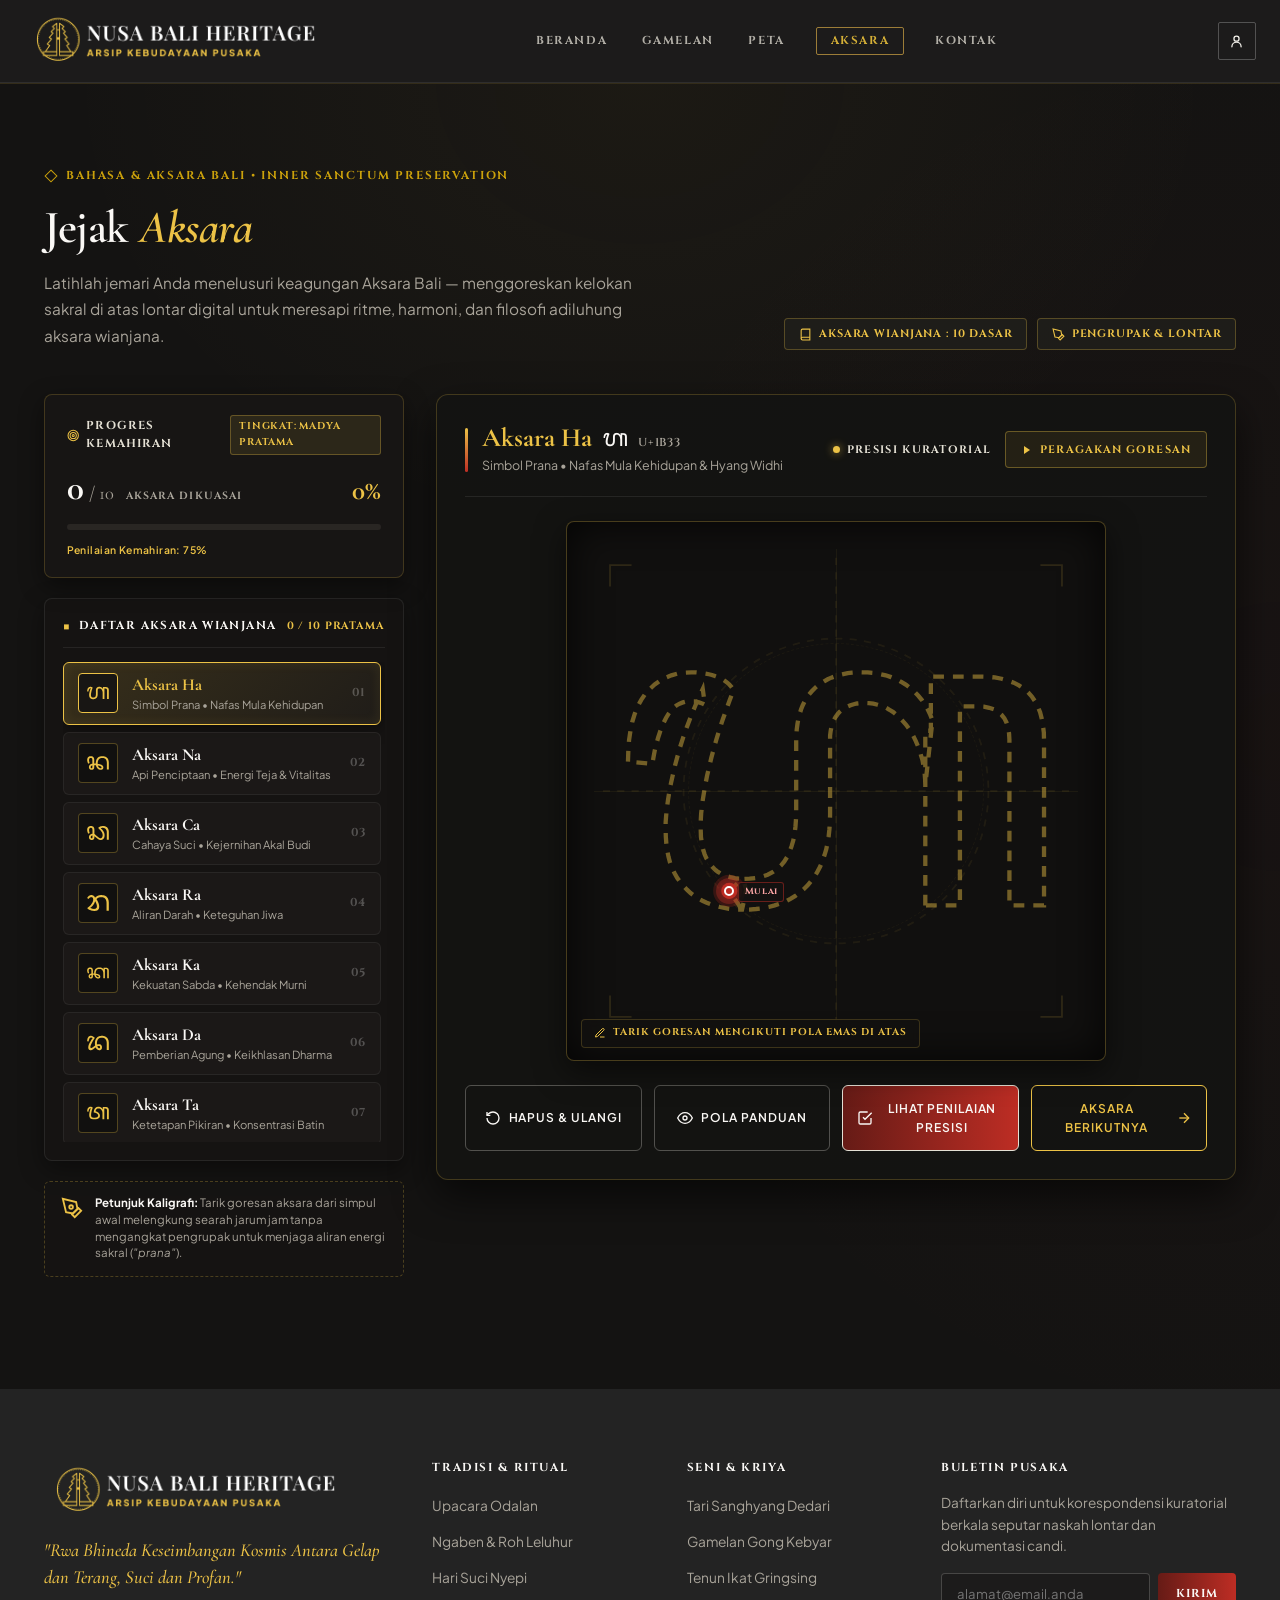
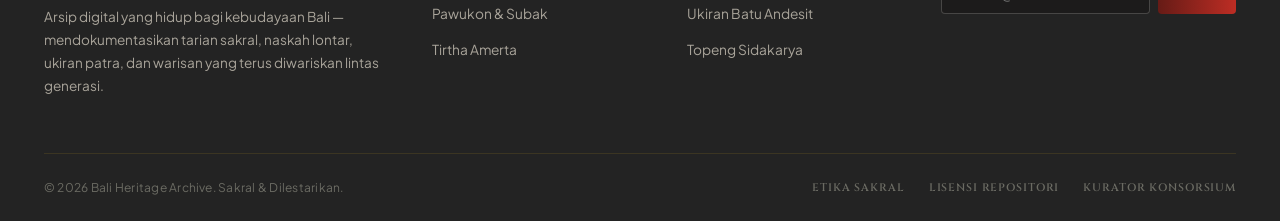
==== commit 67422925: "mobile" ====
--- a/aksara.html
+++ b/aksara.html
@@ -30,7 +30,7 @@
 
       <nav class="nav-links" aria-label="Navigasi utama">
         <a href="index.html#beranda">BERANDA</a>
-        <a href="index.html#gamelan">GAMELAN</a>
+        <a href="gamelan.html">GAMELAN</a>
         <a href="peta.html">PETA</a>
         <a href="aksara.html" aria-current="page">AKSARA</a>
         <a href="#kontak">KONTAK</a>
@@ -55,7 +55,7 @@
     <!-- mobile nav panel -->
     <nav class="mobile-nav" id="mobileNav" aria-label="Navigasi mobile" hidden>
       <a href="index.html#beranda">BERANDA</a>
-      <a href="index.html#gamelan">GAMELAN</a>
+      <a href="gamelan.html">GAMELAN</a>
       <a href="peta.html">PETA</a>
       <a href="aksara.html" aria-current="page">AKSARA</a>
       <a href="#kontak">KONTAK</a>
@@ -369,6 +369,7 @@
   </footer>
 
   <script src="assets/js/main.js"></script>
+  <script src="assets/js/animate.js" defer></script>
   <script src="assets/js/aksara-data.js"></script>
   <script src="assets/js/aksara.js"></script>
 </body>
--- a/assets/css/aksara.css
+++ b/assets/css/aksara.css
@@ -29,6 +29,18 @@
   max-width: 660px;
 }
 
+.aksara-head-text .eyebrow {
+  animation: heroFadeUp 0.6s var(--tr-smooth) 0.08s backwards;
+}
+
+.aksara-head-text h1.section-heading {
+  animation: heroFadeUp 0.7s var(--tr-smooth) 0.18s backwards;
+}
+
+.aksara-head-text .section-desc {
+  animation: heroFadeUp 0.7s var(--tr-smooth) 0.28s backwards;
+}
+
 .aksara-tags-wrap {
   display: flex;
   align-items: center;
@@ -44,19 +56,27 @@
   background: rgba(32, 30, 27, 0.9);
   border: 1px solid rgba(236, 194, 70, 0.28);
   border-radius: 4px;
-  font-family: var(--font-display);
+  font-family: var(--ff-display);
   font-size: 0.68rem;
   font-weight: 700;
   letter-spacing: 0.08em;
   text-transform: uppercase;
-  color: var(--color-gold);
+  color: var(--c-gold);
   white-space: nowrap;
+}
+
+.aksara-tags-wrap .aksara-tag:nth-child(1) {
+  animation: heroFadeUp 0.6s var(--tr-smooth) 0.36s backwards;
+}
+
+.aksara-tags-wrap .aksara-tag:nth-child(2) {
+  animation: heroFadeUp 0.6s var(--tr-smooth) 0.44s backwards;
 }
 
 .aksara-tag-icon {
   width: 13px;
   height: 13px;
-  color: var(--color-gold);
+  color: var(--c-gold);
 }
 
 .aksara-layout {
@@ -96,27 +116,27 @@
   display: flex;
   align-items: center;
   gap: 0.45rem;
-  font-family: var(--font-display);
+  font-family: var(--ff-display);
   font-size: 0.72rem;
   font-weight: 700;
   letter-spacing: 0.1em;
   text-transform: uppercase;
-  color: var(--color-cream-dim);
+  color: var(--c-sand);
 }
 
 .aksara-icon-target {
   width: 15px;
   height: 15px;
-  color: var(--color-gold);
+  color: var(--c-gold);
 }
 
 .aksara-rank-badge {
-  font-family: var(--font-display);
+  font-family: var(--ff-display);
   font-size: 0.62rem;
   font-weight: 700;
   letter-spacing: 0.08em;
   text-transform: uppercase;
-  color: var(--color-gold);
+  color: var(--c-gold);
   background: rgba(236, 194, 70, 0.1);
   border: 1px solid rgba(236, 194, 70, 0.3);
   padding: 0.2rem 0.55rem;
@@ -137,34 +157,34 @@
 }
 
 .aksara-stat-num {
-  font-family: var(--font-serif);
+  font-family: var(--ff-serif);
   font-size: 2.2rem;
   font-weight: 700;
   line-height: 1;
-  color: var(--color-cream);
+  color: var(--c-cream);
 }
 
 .aksara-stat-denom {
-  font-family: var(--font-serif);
+  font-family: var(--ff-serif);
   font-size: 1.15rem;
-  color: var(--color-text-muted);
+  color: var(--c-muted);
 }
 
 .aksara-stat-label {
-  font-family: var(--font-display);
+  font-family: var(--ff-display);
   font-size: 0.65rem;
   font-weight: 700;
   letter-spacing: 0.1em;
   text-transform: uppercase;
-  color: var(--color-text-muted);
+  color: var(--c-muted);
   margin-left: 0.4rem;
 }
 
 .aksara-stat-percent {
-  font-family: var(--font-serif);
+  font-family: var(--ff-serif);
   font-size: 1.7rem;
   font-weight: 700;
-  color: var(--color-gold);
+  color: var(--c-gold);
 }
 
 .aksara-progress-bar-wrap {
@@ -183,7 +203,7 @@
   height: 100%;
   background: linear-gradient(90deg, #BD2D24, #ECC246);
   border-radius: 3px;
-  transition: width 0.4s var(--ease);
+  transition: width 0.4s var(--tr-smooth);
 }
 
 .aksara-progress-sub {
@@ -191,12 +211,12 @@
   justify-content: space-between;
   align-items: center;
   font-size: 0.65rem;
-  color: var(--color-text-muted);
+  color: var(--c-muted);
   letter-spacing: 0.04em;
 }
 
 .aksara-threshold {
-  color: var(--color-gold);
+  color: var(--c-gold);
   font-weight: 600;
 }
 
@@ -221,26 +241,26 @@
   display: flex;
   align-items: center;
   gap: 0.45rem;
-  font-family: var(--font-display);
+  font-family: var(--ff-display);
   font-size: 0.72rem;
   font-weight: 700;
   letter-spacing: 0.12em;
   text-transform: uppercase;
-  color: var(--color-cream);
+  color: var(--c-cream);
 }
 
 .aksara-square-bullet {
-  color: var(--color-gold);
+  color: var(--c-gold);
   font-size: 0.75rem;
 }
 
 .aksara-list-kicker {
-  font-family: var(--font-display);
+  font-family: var(--ff-display);
   font-size: 0.66rem;
   font-weight: 700;
   letter-spacing: 0.08em;
   text-transform: uppercase;
-  color: var(--color-gold);
+  color: var(--c-gold);
 }
 
 .aksara-list {
@@ -274,7 +294,7 @@
   border: 1px solid rgba(255, 255, 255, 0.06);
   border-radius: 6px;
   cursor: pointer;
-  transition: transform 0.2s var(--ease), background 0.2s var(--ease), border-color 0.2s var(--ease), box-shadow 0.2s var(--ease);
+  transition: transform 0.2s var(--tr-smooth), background 0.2s var(--tr-smooth), border-color 0.2s var(--tr-smooth), box-shadow 0.2s var(--tr-smooth);
   user-select: none;
   position: relative;
 }
@@ -287,12 +307,12 @@
 
 .aksara-item.is-active {
   background: linear-gradient(135deg, rgba(236, 194, 70, 0.16) 0%, rgba(32, 29, 25, 0.95) 100%);
-  border-color: var(--color-gold);
+  border-color: var(--c-gold);
   box-shadow: 0 4px 16px rgba(0, 0, 0, 0.4), inset 0 0 12px rgba(236, 194, 70, 0.1);
 }
 
 .aksara-item.is-active .aksara-item__title {
-  color: var(--color-gold);
+  color: var(--c-gold);
 }
 
 .aksara-item.is-celebrating {
@@ -328,18 +348,18 @@
   border: 1px solid rgba(236, 194, 70, 0.3);
   border-radius: 4px;
   padding: 3px;
-  transition: border-color 0.2s var(--ease);
+  transition: border-color 0.2s var(--tr-smooth);
 }
 
 .aksara-item.is-active .aksara-item__preview-box {
-  border-color: var(--color-gold);
+  border-color: var(--c-gold);
   background: #181614;
 }
 
 .aksara-item__preview-svg {
   width: 28px;
   height: 28px;
-  color: var(--color-gold);
+  color: var(--c-gold);
   display: block;
 }
 
@@ -349,18 +369,18 @@
 }
 
 .aksara-item__title {
-  font-family: var(--font-serif);
+  font-family: var(--ff-serif);
   font-size: 1.05rem;
   font-weight: 700;
-  color: var(--color-cream);
+  color: var(--c-cream);
   line-height: 1.2;
   margin-bottom: 0.15rem;
-  transition: color 0.2s var(--ease);
+  transition: color 0.2s var(--tr-smooth);
 }
 
 .aksara-item__meaning {
   font-size: 0.7rem;
-  color: var(--color-text-muted);
+  color: var(--c-muted);
   white-space: nowrap;
   overflow: hidden;
   text-overflow: ellipsis;
@@ -375,7 +395,7 @@
 }
 
 .aksara-order-num {
-  font-family: var(--font-display);
+  font-family: var(--ff-display);
   font-size: 0.72rem;
   font-weight: 700;
   color: rgba(255, 255, 255, 0.25);
@@ -386,7 +406,7 @@
   width: 22px;
   height: 22px;
   border-radius: 50%;
-  background: var(--color-gold);
+  background: var(--c-gold);
   color: #141312;
   display: flex;
   align-items: center;
@@ -413,7 +433,7 @@
   width: 22px;
   height: 22px;
   flex-shrink: 0;
-  color: var(--color-gold);
+  color: var(--c-gold);
   margin-top: 0.1rem;
 }
 
@@ -424,12 +444,12 @@
 
 .aksara-hint-text {
   font-size: 0.72rem;
-  color: var(--color-text-muted);
+  color: var(--c-muted);
   line-height: 1.45;
 }
 
 .aksara-hint-text strong {
-  color: var(--color-cream);
+  color: var(--c-cream);
 }
 
 .aksara-workspace {
@@ -474,31 +494,31 @@
 }
 
 .aksara-workspace__name {
-  font-family: var(--font-serif);
+  font-family: var(--ff-serif);
   font-size: 1.65rem;
   font-weight: 700;
-  color: var(--color-gold);
+  color: var(--c-gold);
   line-height: 1.15;
 }
 
 .aksara-workspace__glyph {
   font-family: 'Noto Sans Balinese', sans-serif;
   font-size: 1.5rem;
-  color: var(--color-cream);
+  color: var(--c-cream);
   line-height: 1;
 }
 
 .aksara-workspace__unicode {
-  font-family: var(--font-display);
+  font-family: var(--ff-display);
   font-size: 0.72rem;
   font-weight: 600;
-  color: var(--color-text-muted);
+  color: var(--c-muted);
   letter-spacing: 0.06em;
 }
 
 .aksara-workspace__meaning {
   font-size: 0.78rem;
-  color: var(--color-text-muted);
+  color: var(--c-muted);
   margin-top: 0.15rem;
 }
 
@@ -513,19 +533,19 @@
   display: inline-flex;
   align-items: center;
   gap: 0.45rem;
-  font-family: var(--font-display);
+  font-family: var(--ff-display);
   font-size: 0.68rem;
   font-weight: 700;
   letter-spacing: 0.12em;
   text-transform: uppercase;
-  color: var(--color-cream-dim);
+  color: var(--c-sand);
 }
 
 .aksara-badge-dot {
   width: 7px;
   height: 7px;
   border-radius: 50%;
-  background: var(--color-gold);
+  background: var(--c-gold);
   box-shadow: 0 0 8px rgba(236, 194, 70, 0.7);
 }
 
@@ -537,25 +557,25 @@
   background: rgba(236, 194, 70, 0.08);
   border: 1px solid rgba(236, 194, 70, 0.35);
   border-radius: 4px;
-  color: var(--color-gold);
-  font-family: var(--font-display);
+  color: var(--c-gold);
+  font-family: var(--ff-display);
   font-size: 0.68rem;
   font-weight: 700;
   letter-spacing: 0.1em;
   text-transform: uppercase;
   cursor: pointer;
-  transition: all 0.2s var(--ease);
+  transition: all 0.2s var(--tr-smooth);
 }
 
 .aksara-demo-btn:hover {
   background: rgba(236, 194, 70, 0.18);
-  border-color: var(--color-gold);
+  border-color: var(--c-gold);
   transform: translateY(-1px);
 }
 
 .aksara-demo-btn.is-playing {
   background: rgba(189, 45, 36, 0.2);
-  border-color: var(--color-red);
+  border-color: var(--c-red);
   color: #F87171;
 }
 
@@ -661,7 +681,7 @@
   background: rgba(20, 18, 17, 0.85);
   border: 1px solid rgba(189, 45, 36, 0.5);
   color: #FCA5A5;
-  font-family: var(--font-display);
+  font-family: var(--ff-display);
   font-size: 0.58rem;
   font-weight: 700;
   letter-spacing: 0.06em;
@@ -695,11 +715,11 @@
   -webkit-backdrop-filter: blur(4px);
   border: 1px solid rgba(236, 194, 70, 0.2);
   border-radius: 4px;
-  font-family: var(--font-display);
+  font-family: var(--ff-display);
   font-size: 0.62rem;
   font-weight: 700;
   letter-spacing: 0.1em;
-  color: var(--color-gold);
+  color: var(--c-gold);
   pointer-events: none;
   z-index: 3;
 }
@@ -747,7 +767,7 @@
   border-radius: 8px;
   padding: 1.4rem;
   box-shadow: 0 10px 30px rgba(0, 0, 0, 0.5);
-  animation: resultSlideIn 0.3s var(--ease);
+  animation: resultSlideIn 0.3s var(--tr-smooth);
 }
 
 @keyframes resultSlideIn {
@@ -783,20 +803,20 @@
 }
 
 .aksara-result-score {
-  font-family: var(--font-serif);
+  font-family: var(--ff-serif);
   font-size: 2.4rem;
   font-weight: 700;
-  color: var(--color-gold);
+  color: var(--c-gold);
   line-height: 1;
 }
 
 .aksara-result-kicker {
-  font-family: var(--font-display);
+  font-family: var(--ff-display);
   font-size: 0.58rem;
   font-weight: 700;
   letter-spacing: 0.08em;
   text-transform: uppercase;
-  color: var(--color-text-muted);
+  color: var(--c-muted);
   margin-top: 0.3rem;
 }
 
@@ -805,7 +825,7 @@
 }
 
 .aksara-result-label {
-  font-family: var(--font-serif);
+  font-family: var(--ff-serif);
   font-size: 1.35rem;
   font-weight: 700;
   line-height: 1.2;
@@ -826,7 +846,7 @@
 
 .aksara-result-desc {
   font-size: 0.8rem;
-  color: var(--color-cream-dim);
+  color: var(--c-sand);
   line-height: 1.45;
 }
 
@@ -836,7 +856,7 @@
   right: 0;
   background: transparent;
   border: none;
-  color: var(--color-text-muted);
+  color: var(--c-muted);
   font-size: 1.1rem;
   cursor: pointer;
   padding: 0.25rem;
@@ -844,7 +864,7 @@
 }
 
 .aksara-result-close:hover {
-  color: var(--color-cream);
+  color: var(--c-cream);
 }
 
 .aksara-result-metrics {
@@ -868,13 +888,13 @@
   justify-content: space-between;
   align-items: center;
   font-size: 0.72rem;
-  color: var(--color-cream-dim);
+  color: var(--c-sand);
   margin-bottom: 0.5rem;
 }
 
 .aksara-metric-val {
-  color: var(--color-gold);
-  font-family: var(--font-serif);
+  color: var(--c-gold);
+  font-family: var(--ff-serif);
   font-size: 0.95rem;
 }
 
@@ -888,9 +908,9 @@
 
 .aksara-metric-fill {
   height: 100%;
-  background: var(--color-gold);
+  background: var(--c-gold);
   border-radius: 3px;
-  transition: width 0.4s var(--ease);
+  transition: width 0.4s var(--tr-smooth);
 }
 
 .aksara-alert {
@@ -918,7 +938,7 @@
 .aksara-alert--info {
   background: rgba(236, 194, 70, 0.08);
   border: 1px solid rgba(236, 194, 70, 0.3);
-  color: var(--color-cream);
+  color: var(--c-cream);
 }
 
 .aksara-alert--warn {
@@ -1263,4 +1283,60 @@
   .aksara-hint-text {
     font-size: 0.66rem;
   }
+
+  .aksara-canvas-wrap {
+    max-width: 290px;
+  }
+}
+
+@media (max-width: 380px) {
+  .aksara-canvas-wrap {
+    max-width: 260px;
+  }
+
+  .aksara-item {
+    min-width: 135px;
+    max-width: 150px;
+    padding: 0.45rem 0.55rem;
+  }
+
+  .aksara-workspace {
+    padding: 0.85rem 0.65rem;
+  }
+
+  .aksara-controls {
+    gap: 0.45rem;
+  }
+
+  .aksara-btn {
+    font-size: 0.68rem;
+    padding: 0.65rem 0.5rem;
+  }
+}
+
+/* ==========================================================================
+   AKSARA INTERACTIVE TACTILE ACTIVE STATES & REDUCED MOTION
+   ========================================================================== */
+
+.aksara-item:active,
+.aksara-btn:active,
+.aksara-demo-btn:active,
+.aksara-result-close:active {
+  transform: translateY(1px) scale(0.985);
+  transition-duration: 0.1s;
+}
+
+@media (prefers-reduced-motion: reduce) {
+  .aksara-head-text .eyebrow,
+  .aksara-head-text h1.section-heading,
+  .aksara-head-text .section-desc,
+  .aksara-tag,
+  .aksara-sidebar,
+  .aksara-workspace,
+  .aksara-item,
+  .aksara-result-panel {
+    opacity: 1 !important;
+    transform: none !important;
+    transition: none !important;
+  }
 }
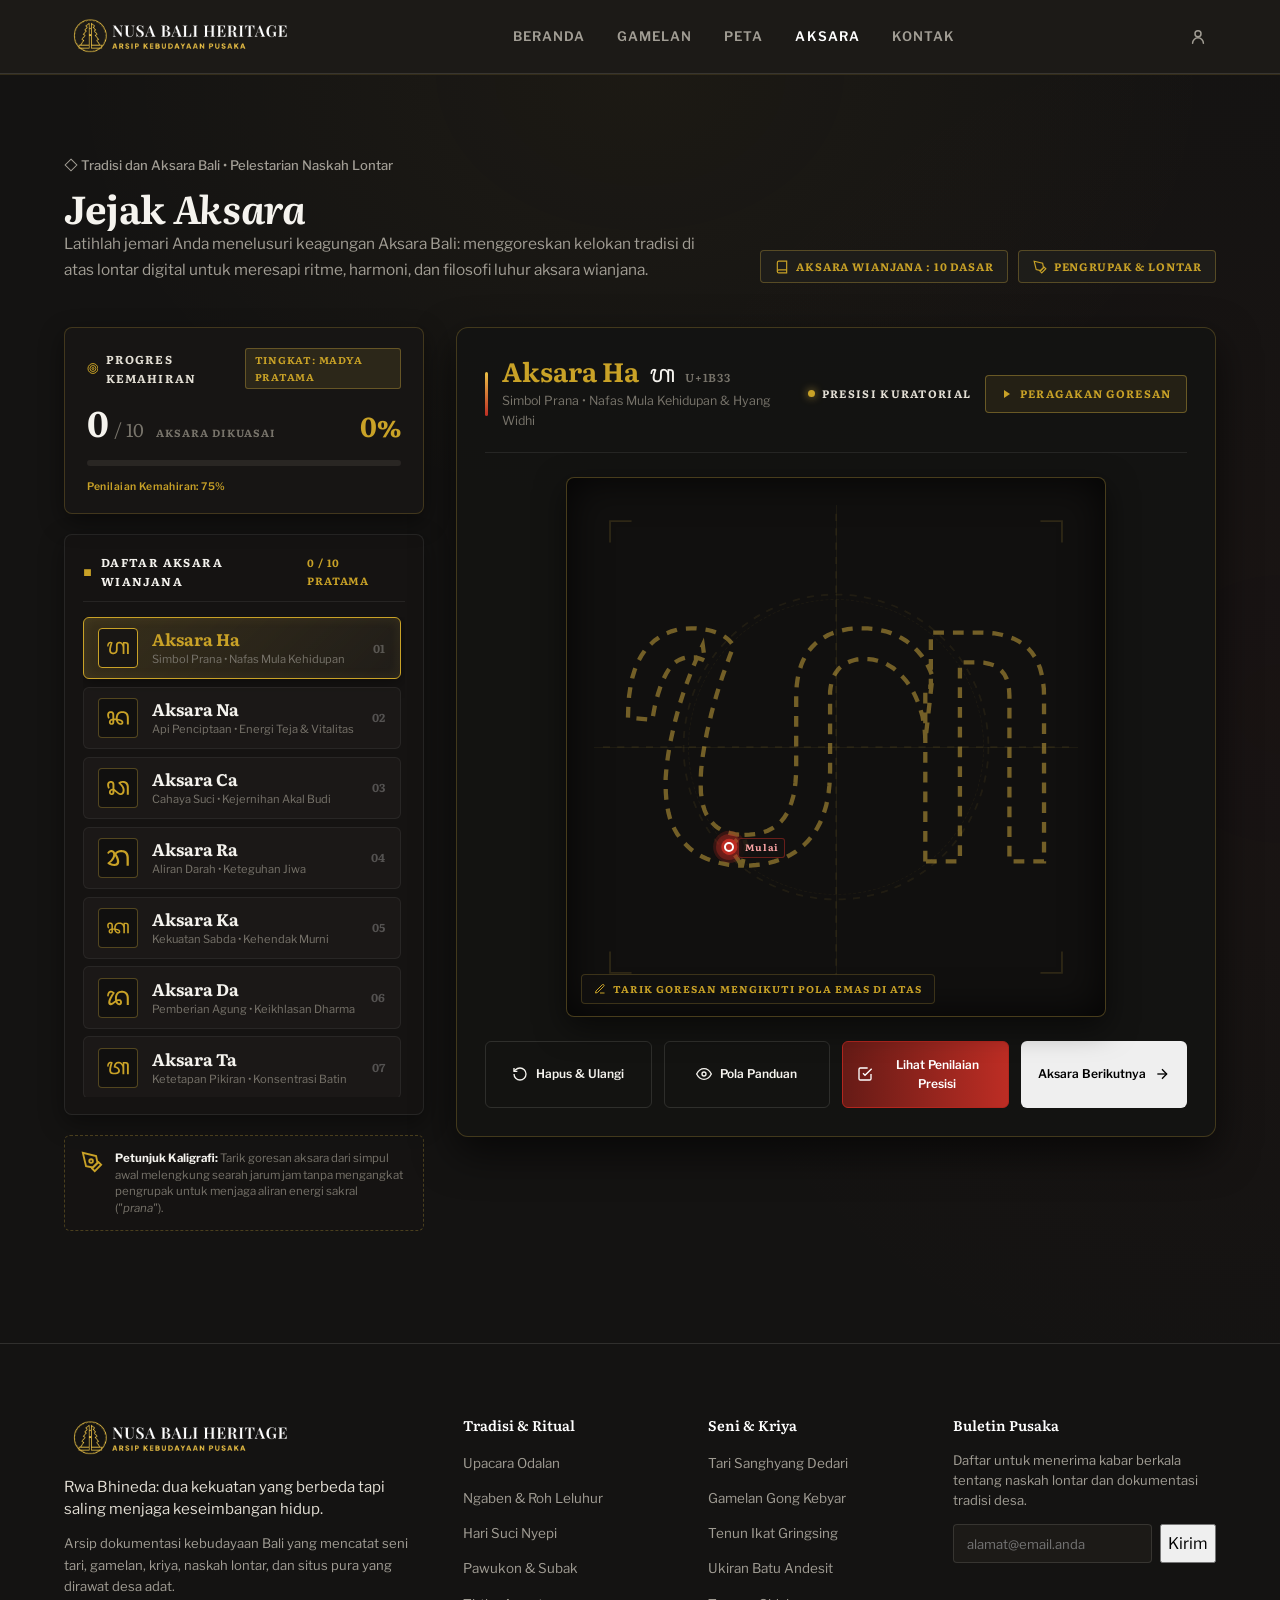
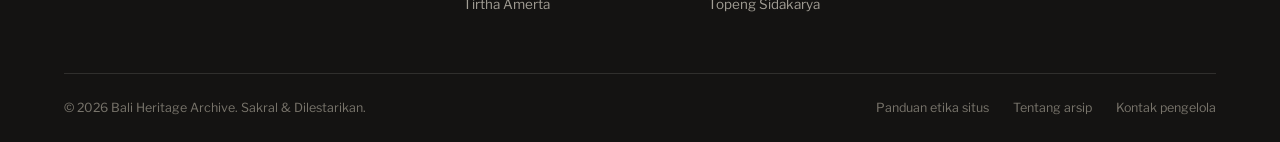
==== commit 447a2fb4: "hayuk" ====
--- a/aksara.html
+++ b/aksara.html
@@ -4,14 +4,14 @@
 <head>
   <meta charset="UTF-8">
   <meta name="viewport" content="width=device-width, initial-scale=1.0">
-  <title>Jejak Aksara Bali — Nusa Bali Heritage</title>
+  <title>Jejak Aksara Bali: Warisan Kaligrafi Tradisi | Nusa Bali Heritage</title>
   <meta name="description"
-    content="Kaligrafi sakral Aksara Bali interaktif: latih jemari menelusuri kelokan adiluhung aksara wianjana di atas lontar digital dengan panduan kuratorial dan penilaian presisi.">
+    content="Kaligrafi tradisi Aksara Bali interaktif: latih jemari menelusuri kelokan aksara wianjana di atas lontar digital dengan panduan cermat dan penilaian presisi.">
 
   <link rel="preconnect" href="https://fonts.googleapis.com">
   <link rel="preconnect" href="https://fonts.gstatic.com" crossorigin>
   <link
-    href="https://fonts.googleapis.com/css2?family=Cinzel:wght@500;600;700;800;900&family=Cormorant+Garamond:ital,wght@0,400;0,500;0,600;0,700;1,400;1,500;1,600;1,700&family=Noto+Sans+Balinese&family=Plus+Jakarta+Sans:ital,wght@0,400;0,500;0,600;0,700;1,400&display=swap"
+    href="https://fonts.googleapis.com/css2?family=Libre+Franklin:wght@400;500;600&family=Literata:wght@600;700&family=Noto+Sans+Balinese&display=swap"
     rel="stylesheet">
 
   <link rel="stylesheet" href="assets/css/fonts.css">
@@ -25,19 +25,19 @@
     <div class="container">
       <a href="index.html#beranda" class="brand">
         <img class="brand__logo-img" src="assets/images/logo/logo-tulisan.png"
-          alt="Nusa Bali Heritage — Arsip Kebudayaan Pusaka">
+          alt="Nusa Bali Heritage: Arsip Kebudayaan Pusaka">
       </a>
 
       <nav class="nav-links" aria-label="Navigasi utama">
-        <a href="index.html#beranda">BERANDA</a>
-        <a href="gamelan.html">GAMELAN</a>
-        <a href="peta.html">PETA</a>
-        <a href="aksara.html" aria-current="page">AKSARA</a>
-        <a href="#kontak">KONTAK</a>
+        <a href="index.html#beranda">Beranda</a>
+        <a href="gamelan.html">Gamelan</a>
+        <a href="peta.html">Peta</a>
+        <a href="aksara.html" aria-current="page">Aksara</a>
+        <a href="#kontak">Kontak</a>
       </nav>
 
       <div class="nav-actions">
-        <button class="nav-square-btn" type="button" id="userAccountBtn" aria-label="Akun pengguna">
+        <button class="nav-account-btn" type="button" id="userAccountBtn" aria-label="Akun pengguna">
           <svg viewBox="0 0 24 24" fill="none" stroke="currentColor" stroke-width="1.8" aria-hidden="true">
             <circle cx="12" cy="8" r="3.6" />
             <path d="M5.5 19.5c0-3.6 2.9-6.5 6.5-6.5s6.5 2.9 6.5 6.5" stroke-linecap="round" />
@@ -54,11 +54,11 @@
 
     <!-- mobile nav panel -->
     <nav class="mobile-nav" id="mobileNav" aria-label="Navigasi mobile" hidden>
-      <a href="index.html#beranda">BERANDA</a>
-      <a href="gamelan.html">GAMELAN</a>
-      <a href="peta.html">PETA</a>
-      <a href="aksara.html" aria-current="page">AKSARA</a>
-      <a href="#kontak">KONTAK</a>
+      <a href="index.html#beranda">Beranda</a>
+      <a href="gamelan.html">Gamelan</a>
+      <a href="peta.html">Peta</a>
+      <a href="aksara.html" aria-current="page">Aksara</a>
+      <a href="#kontak">Kontak</a>
     </nav>
   </header>
 
@@ -69,29 +69,28 @@
         <div class="section-head aksara-section-head">
           <div class="aksara-head-text">
             <p class="eyebrow">
-              <svg viewBox="0 0 24 24" fill="none" stroke="currentColor" stroke-width="1.8" aria-hidden="true">
+              <svg width="14" height="14"  viewBox="0 0 24 24" fill="none" stroke="currentColor" stroke-width="1.8" aria-hidden="true">
                 <polygon points="12 2 22 12 12 22 2 12 12 2" />
               </svg>
-              Bahasa &amp; Aksara Bali • Inner Sanctum Preservation
+              Tradisi dan Aksara Bali • Pelestarian Naskah Lontar
             </p>
             <h1 class="section-heading">
               <span>Jejak <i class="accent-italic">Aksara</i></span>
             </h1>
             <p class="section-desc">
-              Latihlah jemari Anda menelusuri keagungan Aksara Bali — menggoreskan kelokan sakral di atas lontar digital
-              untuk meresapi ritme, harmoni, dan filosofi adiluhung aksara wianjana.
+              Latihlah jemari Anda menelusuri keagungan Aksara Bali: menggoreskan kelokan tradisi di atas lontar digital untuk meresapi ritme, harmoni, dan filosofi luhur aksara wianjana.
             </p>
           </div>
           <div class="aksara-tags-wrap" aria-label="Kategori Pelestarian">
             <span class="aksara-tag">
-              <svg viewBox="0 0 24 24" fill="none" stroke="currentColor" stroke-width="2" class="aksara-tag-icon">
+              <svg width="14" height="14"  viewBox="0 0 24 24" fill="none" stroke="currentColor" stroke-width="2" class="aksara-tag-icon">
                 <path d="M4 19.5A2.5 2.5 0 0 1 6.5 17H20" />
                 <path d="M6.5 2H20v20H6.5A2.5 2.5 0 0 1 4 19.5v-15A2.5 2.5 0 0 1 6.5 2z" />
               </svg>
               Aksara Wianjana : 10 Dasar
             </span>
             <span class="aksara-tag">
-              <svg viewBox="0 0 24 24" fill="none" stroke="currentColor" stroke-width="2" class="aksara-tag-icon">
+              <svg width="14" height="14"  viewBox="0 0 24 24" fill="none" stroke="currentColor" stroke-width="2" class="aksara-tag-icon">
                 <path d="M12 19l7-7 3 3-7 7-3-3z" />
                 <path d="M18 13l-1.5-7.5L2 2l3.5 14.5L13 18l5-5z" />
               </svg>
@@ -107,7 +106,7 @@
             <div class="aksara-progress-card">
               <div class="aksara-progress-header">
                 <div class="aksara-progress-label">
-                  <svg viewBox="0 0 24 24" fill="none" stroke="currentColor" stroke-width="2"
+                  <svg width="15" height="15"  viewBox="0 0 24 24" fill="none" stroke="currentColor" stroke-width="2"
                     class="aksara-icon-target">
                     <circle cx="12" cy="12" r="10" />
                     <circle cx="12" cy="12" r="6" />
@@ -155,7 +154,7 @@
 
             <div class="aksara-hint-card">
               <div class="aksara-hint-icon-box">
-                <svg viewBox="0 0 24 24" fill="none" stroke="currentColor" stroke-width="2">
+                <svg width="18" height="18" viewBox="0 0 24 24" fill="none" stroke="currentColor" stroke-width="2">
                   <path d="M12 19l7-7 3 3-7 7-3-3z" />
                   <path d="M18 13l-1.5-7.5L2 2l3.5 14.5L13 18l5-5z" />
                   <circle cx="11" cy="11" r="2" />
@@ -192,7 +191,7 @@
                 </span>
                 <button type="button" class="aksara-demo-btn" id="aksaraDemoBtn"
                   aria-label="Peragakan goresan pola aksara">
-                  <svg viewBox="0 0 24 24" fill="currentColor">
+                  <svg width="12" height="12" viewBox="0 0 24 24" fill="currentColor">
                     <polygon points="6 4 18 12 6 20 6 4" />
                   </svg>
                   PERAGAKAN GORESAN
@@ -220,7 +219,7 @@
               </div>
 
               <div class="aksara-canvas-pill" aria-hidden="true">
-                <svg viewBox="0 0 24 24" fill="none" stroke="currentColor" stroke-width="2">
+                <svg width="12" height="12" viewBox="0 0 24 24" fill="none" stroke="currentColor" stroke-width="2">
                   <path d="M12 20h9" />
                   <path d="M16.5 3.5a2.121 2.121 0 0 1 3 3L7 19l-4 1 1-4L16.5 3.5z" />
                 </svg>
@@ -231,7 +230,7 @@
             <!-- Controls -->
             <div class="aksara-controls">
               <button type="button" class="btn btn--outline aksara-btn" id="aksaraBtnReset">
-                <svg viewBox="0 0 24 24" fill="none" stroke="currentColor" stroke-width="2">
+                <svg width="16" height="16" viewBox="0 0 24 24" fill="none" stroke="currentColor" stroke-width="2">
                   <path d="M3 12a9 9 0 1 0 9-9 9.75 9.75 0 0 0-6.74 2.74L3 8" />
                   <path d="M3 3v5h5" />
                 </svg>
@@ -239,7 +238,7 @@
               </button>
 
               <button type="button" class="btn btn--outline aksara-btn" id="aksaraBtnGuide">
-                <svg viewBox="0 0 24 24" fill="none" stroke="currentColor" stroke-width="2">
+                <svg width="16" height="16" viewBox="0 0 24 24" fill="none" stroke="currentColor" stroke-width="2">
                   <path d="M1 12s4-8 11-8 11 8 11 8-4 8-11 8-11-8-11-8z" />
                   <circle cx="12" cy="12" r="3" />
                 </svg>
@@ -247,7 +246,7 @@
               </button>
 
               <button type="button" class="btn btn--fill aksara-btn aksara-btn--primary" id="aksaraBtnScore">
-                <svg viewBox="0 0 24 24" fill="none" stroke="currentColor" stroke-width="2">
+                <svg width="16" height="16" viewBox="0 0 24 24" fill="none" stroke="currentColor" stroke-width="2">
                   <polyline points="9 11 12 14 22 4" />
                   <path d="M21 12v7a2 2 0 0 1-2 2H5a2 2 0 0 1-2-2V5a2 2 0 0 1 2-2h11" />
                 </svg>
@@ -256,7 +255,7 @@
 
               <button type="button" class="btn btn--gold aksara-btn" id="aksaraBtnNext">
                 Aksara Berikutnya
-                <svg viewBox="0 0 24 24" fill="none" stroke="currentColor" stroke-width="2">
+                <svg width="16" height="16" viewBox="0 0 24 24" fill="none" stroke="currentColor" stroke-width="2">
                   <line x1="5" y1="12" x2="19" y2="12" />
                   <polyline points="12 5 19 12 12 19" />
                 </svg>
@@ -317,9 +316,8 @@
           <a href="index.html#beranda" class="brand">
             <img class="brand__mark" src="assets/images/logo/logo-tulisan.png" alt="Lambang Nusa Bali Heritage">
           </a>
-          <p class="footer-tagline">"Rwa Bhineda Keseimbangan Kosmis Antara Gelap dan Terang, Suci dan Profan."</p>
-          <p class="footer-desc">Arsip digital yang hidup bagi kebudayaan Bali — mendokumentasikan tarian sakral, naskah
-            lontar, ukiran patra, dan warisan yang terus diwariskan lintas generasi.</p>
+          <p class="footer-tagline">Rwa Bhineda: dua kekuatan yang berbeda tapi saling menjaga keseimbangan hidup.</p>
+          <p class="footer-desc">Arsip dokumentasi kebudayaan Bali yang mencatat seni tari, gamelan, kriya, naskah lontar, dan situs pura yang dirawat desa adat.</p>
         </div>
 
         <div class="footer-col">
@@ -346,8 +344,7 @@
 
         <div class="footer-col">
           <h4>Buletin Pusaka</h4>
-          <p class="newsletter-text">Daftarkan diri untuk korespondensi kuratorial berkala seputar naskah lontar dan
-            dokumentasi candi.</p>
+          <p class="newsletter-text">Daftar untuk menerima kabar berkala tentang naskah lontar dan dokumentasi tradisi desa.</p>
           <form class="newsletter-form" id="newsletterForm">
             <label for="newsletterEmail" class="visually-hidden">Alamat email</label>
             <input type="email" id="newsletterEmail" name="email" placeholder="alamat@email.anda" required>
@@ -360,9 +357,9 @@
       <div class="footer-bottom">
         <p>© <span id="footerYear">2026</span> Bali Heritage Archive. Sakral &amp; Dilestarikan.</p>
         <nav aria-label="Tautan legal">
-          <a href="#">Etika Sakral</a>
-          <a href="#">Lisensi Repositori</a>
-          <a href="#">Kurator Konsorsium</a>
+          <a href="index.html#filosofi">Panduan etika situs</a>
+          <a href="index.html#beranda">Tentang arsip</a>
+          <a href="index.html#kontak">Kontak pengelola</a>
         </nav>
       </div>
     </div>
@@ -372,6 +369,7 @@
   <script src="assets/js/animate.js" defer></script>
   <script src="assets/js/aksara-data.js"></script>
   <script src="assets/js/aksara.js"></script>
+  <script src="assets/js/splash.js" defer></script>
 </body>
 
 </html>
--- a/assets/css/fonts.css
+++ b/assets/css/fonts.css
@@ -1,42 +1,5 @@
-@import url('https://fonts.googleapis.com/css2?family=Cinzel:wght@500;600;700;800;900&family=Cormorant+Garamond:ital,wght@0,400;0,500;0,600;0,700;1,400;1,500;1,600;1,700&family=Plus+Jakarta+Sans:ital,wght@0,400;0,500;0,600;0,700;1,400&display=swap');
+/* Nusa Bali Heritage: Tipografi Resmi
+   Pasangan font: Literata (600, 700) untuk judul dan Libre Franklin (400, 500, 600) untuk teks isi.
+   Hanya memuat bobot yang dipakai secara efisien. */
 
-/* Local fallbacks */
-@font-face {
-  font-family: 'Playfair Display';
-  src: url('../fonts/playfair-display/PlayfairDisplay-Bold.woff2') format('woff2');
-  font-weight: 700;
-  font-style: normal;
-  font-display: swap;
-}
-
-@font-face {
-  font-family: 'Playfair Display';
-  src: url('../fonts/playfair-display/PlayfairDisplay-Black.woff2') format('woff2');
-  font-weight: 900;
-  font-style: normal;
-  font-display: swap;
-}
-
-@font-face {
-  font-family: 'Inter';
-  src: url('../fonts/inter/Inter-Regular.woff2') format('woff2');
-  font-weight: 400;
-  font-style: normal;
-  font-display: swap;
-}
-
-@font-face {
-  font-family: 'Inter';
-  src: url('../fonts/inter/Inter-SemiBold.woff2') format('woff2');
-  font-weight: 600;
-  font-style: normal;
-  font-display: swap;
-}
-
-@font-face {
-  font-family: 'Inter';
-  src: url('../fonts/inter/Inter-Bold.woff2') format('woff2');
-  font-weight: 700;
-  font-style: normal;
-  font-display: swap;
-}+@import url('https://fonts.googleapis.com/css2?family=Libre+Franklin:wght@400;500;600&family=Literata:wght@600;700&display=swap');
--- a/assets/css/aksara.css
+++ b/assets/css/aksara.css
@@ -2,7 +2,7 @@
 
 html,
 body {
-  overflow-x: hidden;
+  overflow-x: clip;
   max-width: 100%;
 }
 
@@ -29,16 +29,23 @@
   max-width: 660px;
 }
 
+.eyebrow svg {
+  width: 14px;
+  height: 14px;
+  max-width: 14px;
+  max-height: 14px;
+  flex-shrink: 0;
+  vertical-align: -2px;
+  display: inline-block;
+}
+
 .aksara-head-text .eyebrow {
-  animation: heroFadeUp 0.6s var(--tr-smooth) 0.08s backwards;
 }
 
 .aksara-head-text h1.section-heading {
-  animation: heroFadeUp 0.7s var(--tr-smooth) 0.18s backwards;
 }
 
 .aksara-head-text .section-desc {
-  animation: heroFadeUp 0.7s var(--tr-smooth) 0.28s backwards;
 }
 
 .aksara-tags-wrap {
@@ -65,17 +72,12 @@
   white-space: nowrap;
 }
 
-.aksara-tags-wrap .aksara-tag:nth-child(1) {
-  animation: heroFadeUp 0.6s var(--tr-smooth) 0.36s backwards;
-}
-
-.aksara-tags-wrap .aksara-tag:nth-child(2) {
-  animation: heroFadeUp 0.6s var(--tr-smooth) 0.44s backwards;
-}
-
 .aksara-tag-icon {
-  width: 13px;
-  height: 13px;
+  width: 14px;
+  height: 14px;
+  max-width: 14px;
+  max-height: 14px;
+  flex-shrink: 0;
   color: var(--c-gold);
 }
 
@@ -747,6 +749,16 @@
   border-radius: 6px;
 }
 
+.aksara-btn svg {
+  width: 16px;
+  height: 16px;
+  max-width: 16px;
+  max-height: 16px;
+  flex-shrink: 0;
+  display: inline-block;
+  vertical-align: -2px;
+}
+
 .aksara-btn--primary {
   background: linear-gradient(90deg, #661B16, #BD2D24);
 }
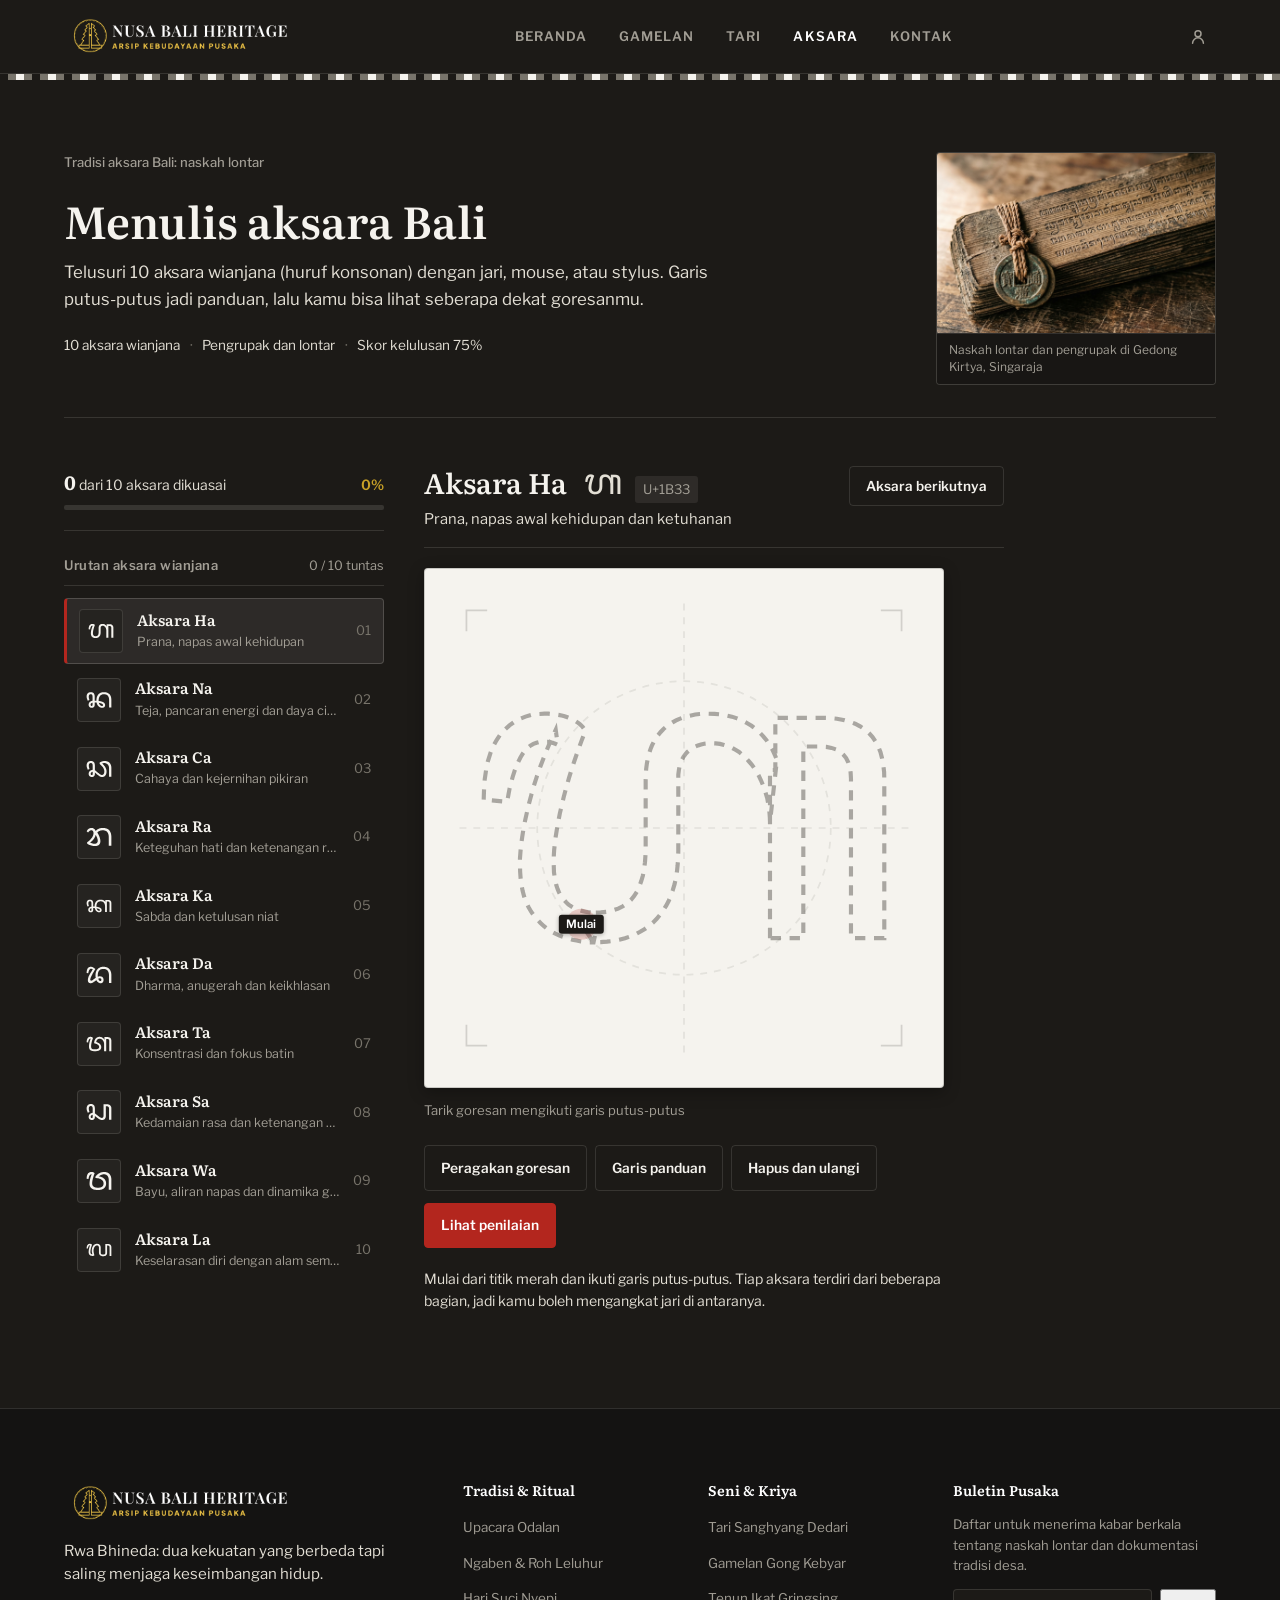
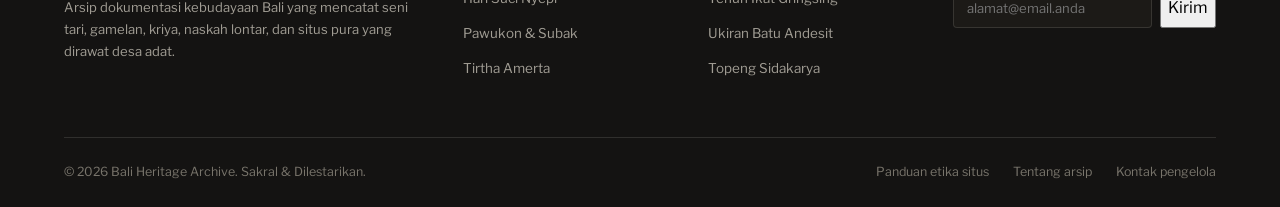
==== commit 24205e9b: "finishing" ====
--- a/aksara.html
+++ b/aksara.html
@@ -4,9 +4,9 @@
 <head>
   <meta charset="UTF-8">
   <meta name="viewport" content="width=device-width, initial-scale=1.0">
-  <title>Jejak Aksara Bali: Warisan Kaligrafi Tradisi | Nusa Bali Heritage</title>
+  <title>Latihan menulis aksara Bali | Nusa Bali Heritage</title>
   <meta name="description"
-    content="Kaligrafi tradisi Aksara Bali interaktif: latih jemari menelusuri kelokan aksara wianjana di atas lontar digital dengan panduan cermat dan penilaian presisi.">
+    content="Latihan menulis 10 aksara wianjana Bali dengan jari atau mouse. Ikuti garis panduan, lalu lihat skor ketepatannya.">
 
   <link rel="preconnect" href="https://fonts.googleapis.com">
   <link rel="preconnect" href="https://fonts.gstatic.com" crossorigin>
@@ -15,6 +15,7 @@
     rel="stylesheet">
 
   <link rel="stylesheet" href="assets/css/fonts.css">
+  <link rel="stylesheet" href="assets/css/styles.css">
   <link rel="stylesheet" href="assets/css/aksara.css">
 </head>
 
@@ -31,7 +32,7 @@
       <nav class="nav-links" aria-label="Navigasi utama">
         <a href="index.html#beranda">Beranda</a>
         <a href="gamelan.html">Gamelan</a>
-        <a href="peta.html">Peta</a>
+        <a href="tari.html">Tari</a>
         <a href="aksara.html" aria-current="page">Aksara</a>
         <a href="#kontak">Kontak</a>
       </nav>
@@ -45,7 +46,7 @@
         </button>
         <button class="nav-toggle" type="button" aria-label="Buka menu" id="navToggle" aria-expanded="false"
           aria-controls="mobileNav">
-          <svg viewBox="0 0 24 24" fill="none" stroke="currentColor" stroke-width="1.8">
+          <svg viewBox="0 0 24 24" fill="none" stroke="currentColor" stroke-width="1.8" aria-hidden="true">
             <path d="M4 7h16M4 12h16M4 17h16" />
           </svg>
         </button>
@@ -56,250 +57,181 @@
     <nav class="mobile-nav" id="mobileNav" aria-label="Navigasi mobile" hidden>
       <a href="index.html#beranda">Beranda</a>
       <a href="gamelan.html">Gamelan</a>
-      <a href="peta.html">Peta</a>
+      <a href="tari.html">Tari</a>
       <a href="aksara.html" aria-current="page">Aksara</a>
       <a href="#kontak">Kontak</a>
     </nav>
   </header>
 
   <main>
-    <!-- Jejak aksara -->
+    <!-- Garis Poleng Tradisi -->
+    <hr class="poleng-divider" aria-hidden="true">
+
+    <!-- Latihan Menulis Aksara -->
     <section class="section aksara-section" id="bahasa">
       <div class="container">
-        <div class="section-head aksara-section-head">
-          <div class="aksara-head-text">
-            <p class="eyebrow">
-              <svg width="14" height="14"  viewBox="0 0 24 24" fill="none" stroke="currentColor" stroke-width="1.8" aria-hidden="true">
-                <polygon points="12 2 22 12 12 22 2 12 12 2" />
-              </svg>
-              Tradisi dan Aksara Bali • Pelestarian Naskah Lontar
+        <!-- Kepala Halaman: Komposisi Dua Kolom Rata Kiri -->
+        <div class="aksara-head">
+          <div class="aksara-head__main">
+            <p class="eyebrow">Tradisi aksara Bali: naskah lontar</p>
+            <h1 class="aksara-head__title">Menulis aksara Bali</h1>
+            <p class="aksara-head__desc">
+              Telusuri 10 aksara wianjana (huruf konsonan) dengan jari, mouse, atau stylus. Garis putus-putus jadi panduan, lalu kamu bisa lihat seberapa dekat goresanmu.
             </p>
-            <h1 class="section-heading">
-              <span>Jejak <i class="accent-italic">Aksara</i></span>
-            </h1>
-            <p class="section-desc">
-              Latihlah jemari Anda menelusuri keagungan Aksara Bali: menggoreskan kelokan tradisi di atas lontar digital untuk meresapi ritme, harmoni, dan filosofi luhur aksara wianjana.
-            </p>
+            <div class="aksara-head__meta">
+              <span class="aksara-head__tag">10 aksara wianjana</span>
+              <span class="aksara-head__sep">·</span>
+              <span class="aksara-head__tag">Pengrupak dan lontar</span>
+              <span class="aksara-head__sep">·</span>
+              <span class="aksara-head__tag">Skor kelulusan 75%</span>
+            </div>
           </div>
-          <div class="aksara-tags-wrap" aria-label="Kategori Pelestarian">
-            <span class="aksara-tag">
-              <svg width="14" height="14"  viewBox="0 0 24 24" fill="none" stroke="currentColor" stroke-width="2" class="aksara-tag-icon">
-                <path d="M4 19.5A2.5 2.5 0 0 1 6.5 17H20" />
-                <path d="M6.5 2H20v20H6.5A2.5 2.5 0 0 1 4 19.5v-15A2.5 2.5 0 0 1 6.5 2z" />
-              </svg>
-              Aksara Wianjana : 10 Dasar
-            </span>
-            <span class="aksara-tag">
-              <svg width="14" height="14"  viewBox="0 0 24 24" fill="none" stroke="currentColor" stroke-width="2" class="aksara-tag-icon">
-                <path d="M12 19l7-7 3 3-7 7-3-3z" />
-                <path d="M18 13l-1.5-7.5L2 2l3.5 14.5L13 18l5-5z" />
-              </svg>
-              Pengrupak &amp; Lontar
-            </span>
-          </div>
+          <figure class="aksara-head__photo media-frame">
+            <img src="assets/images/aksara/lontar-kerti.jpg" alt="Naskah lontar dan pengrupak di Museum Gedong Kirtya">
+            <figcaption class="aksara-head__caption">Naskah lontar dan pengrupak di Gedong Kirtya, Singaraja</figcaption>
+          </figure>
         </div>
 
         <div class="aksara-layout">
-          <!-- Sidebar -->
+          <!-- Sidebar: Daftar Aksara & Progres Belajar -->
           <aside class="aksara-sidebar">
-            <!-- Progress -->
-            <div class="aksara-progress-card">
-              <div class="aksara-progress-header">
-                <div class="aksara-progress-label">
-                  <svg width="15" height="15"  viewBox="0 0 24 24" fill="none" stroke="currentColor" stroke-width="2"
-                    class="aksara-icon-target">
-                    <circle cx="12" cy="12" r="10" />
-                    <circle cx="12" cy="12" r="6" />
-                    <circle cx="12" cy="12" r="2" />
-                  </svg>
-                  <span>Progres Kemahiran</span>
-                </div>
-                <span class="aksara-rank-badge">Tingkat: Madya Pratama</span>
-              </div>
-
-              <div class="aksara-stat-row">
-                <div class="aksara-stat-main">
-                  <span class="aksara-stat-num" id="aksaraMasteredCount">0</span>
-                  <span class="aksara-stat-denom">/ 10</span>
-                  <span class="aksara-stat-label">Aksara Dikuasai</span>
-                </div>
-                <div class="aksara-stat-percent" id="aksaraProgressPercent">0%</div>
-              </div>
-
-              <div class="aksara-progress-bar-wrap">
-                <div class="aksara-progress-bar" role="progressbar" aria-valuenow="0" aria-valuemin="0"
-                  aria-valuemax="100">
-                  <div class="aksara-progress-fill" id="aksaraProgressFill" style="width: 0%;"></div>
-                </div>
-              </div>
-
-              <div class="aksara-progress-sub">
-                <span class="aksara-threshold">Penilaian Kemahiran: 75%</span>
-              </div>
-            </div>
-
+            <!-- Ringkasan Progres -->
+            <div class="aksara-progress-bar-wrap">
+              <div class="aksara-progress-row">
+                <span class="aksara-progress-status">
+                  <strong class="aksara-stat-num" id="aksaraMasteredCount">0</strong> dari 10 aksara dikuasai
+                </span>
+                <span class="aksara-progress-percent" id="aksaraProgressPercent">0%</span>
+              </div>
+              <div class="aksara-progress-bar" role="progressbar" aria-valuenow="0" aria-valuemin="0"
+                aria-valuemax="100">
+                <div class="aksara-progress-fill" id="aksaraProgressFill"></div>
+              </div>
+            </div>
+
+            <!-- Daftar Baris Hanacaraka -->
             <div class="aksara-list-card">
               <div class="aksara-list-head">
-                <div class="aksara-list-title">
-                  <span class="aksara-square-bullet">■</span>
-                  Daftar Aksara Wianjana
-                </div>
-                <span class="aksara-list-kicker" id="aksaraHeaderProgress">0 / 10 Pratama</span>
-              </div>
-
-              <!-- Rows rendered by aksara.js -->
+                <h2 class="aksara-list-title">Urutan aksara wianjana</h2>
+                <span class="aksara-list-kicker" id="aksaraHeaderProgress">0 / 10 tuntas</span>
+              </div>
+
+              <!-- Baris aksara disusun dinamis oleh aksara.js -->
               <div class="aksara-list" id="aksaraList" role="tablist" aria-label="Daftar Aksara Wianjana">
               </div>
             </div>
-
-            <div class="aksara-hint-card">
-              <div class="aksara-hint-icon-box">
-                <svg width="18" height="18" viewBox="0 0 24 24" fill="none" stroke="currentColor" stroke-width="2">
-                  <path d="M12 19l7-7 3 3-7 7-3-3z" />
-                  <path d="M18 13l-1.5-7.5L2 2l3.5 14.5L13 18l5-5z" />
-                  <circle cx="11" cy="11" r="2" />
-                </svg>
-              </div>
-              <p class="aksara-hint-text">
-                <strong>Petunjuk Kaligrafi:</strong> Tarik goresan aksara dari simpul awal melengkung searah jarum jam
-                tanpa mengangkat pengrupak untuk menjaga aliran energi sakral (<em>"prana"</em>).
-              </p>
-            </div>
           </aside>
 
-          <!-- Workspace -->
+          <!-- Ruang Kerja Latihan Gambar -->
           <div class="aksara-workspace">
+            <!-- Header Aksara Aktif -->
             <div class="aksara-workspace__header">
-              <div class="aksara-workspace__meta">
-                <div class="aksara-workspace__bar" aria-hidden="true"></div>
-                <div class="aksara-workspace__titles">
-                  <div class="aksara-workspace__title-row">
-                    <h2 class="aksara-workspace__name" id="aksaraActiveName">Aksara Ha</h2>
-                    <span class="aksara-workspace__glyph" id="aksaraActiveGlyph" aria-label="Aksara Bali">ᬳ</span>
-                    <span class="aksara-workspace__unicode" id="aksaraActiveUnicode">U+1B33</span>
-                  </div>
-                  <p class="aksara-workspace__meaning" id="aksaraActiveMeaning">
-                    Simbol Prana • Nafas Mula Kehidupan &amp; Hyang Widhi
-                  </p>
-                </div>
+              <div class="aksara-workspace__titles">
+                <div class="aksara-workspace__title-row">
+                  <h2 class="aksara-workspace__name" id="aksaraActiveName">Aksara Ha</h2>
+                  <span class="aksara-workspace__glyph" id="aksaraActiveGlyph" aria-label="Aksara Bali">ᬳ</span>
+                  <span class="aksara-workspace__unicode" id="aksaraActiveUnicode">U+1B33</span>
+                </div>
+                <p class="aksara-workspace__meaning" id="aksaraActiveMeaning">
+                  Prana, napas awal kehidupan dan ketuhanan
+                </p>
               </div>
 
               <div class="aksara-workspace__actions">
-                <span class="aksara-badge-curatorial">
-                  <span class="aksara-badge-dot"></span>
-                  Presisi Kuratorial
-                </span>
-                <button type="button" class="aksara-demo-btn" id="aksaraDemoBtn"
+                <button type="button" class="btn btn--outline aksara-btn-next" id="aksaraBtnNext">
+                  Aksara berikutnya
+                </button>
+              </div>
+            </div>
+
+            <!-- Kanvas Gambar Lontar (Permukaan Terang 300x300 Logis) -->
+            <div class="aksara-canvas-wrap" id="aksaraCanvasWrap">
+              <canvas id="aksaraCanvas" class="aksara-canvas" aria-label="Kanvas penelusuran aksara"></canvas>
+
+              <!-- Penanda Titik Awal Tarikan -->
+              <div class="aksara-start-dot" id="aksaraStartDot" aria-hidden="true">
+                <span class="aksara-start-dot__pip"></span>
+                <span class="aksara-start-dot__tag">Mulai</span>
+              </div>
+            </div>
+
+            <p class="aksara-canvas-note">Tarik goresan mengikuti garis putus-putus</p>
+
+            <!-- Baris Alat Kontrol -->
+            <div class="aksara-controls">
+              <div class="aksara-controls__secondary">
+                <button type="button" class="btn btn--outline aksara-btn aksara-btn--secondary" id="aksaraDemoBtn"
                   aria-label="Peragakan goresan pola aksara">
-                  <svg width="12" height="12" viewBox="0 0 24 24" fill="currentColor">
+                  <svg viewBox="0 0 24 24" fill="currentColor" aria-hidden="true">
                     <polygon points="6 4 18 12 6 20 6 4" />
                   </svg>
-                  PERAGAKAN GORESAN
-                </button>
-              </div>
-            </div>
-
-            <div class="aksara-canvas-wrap" id="aksaraCanvasWrap">
-              <!-- Guide lines -->
-              <div class="aksara-canvas-guides" aria-hidden="true">
-                <div class="aksara-guide-line aksara-guide-line--h"></div>
-                <div class="aksara-guide-line aksara-guide-line--v"></div>
-                <div class="aksara-guide-circle"></div>
-              </div>
-
-              <!-- Canvas (300x300 internal, scaled for HiDPI) -->
-              <canvas id="aksaraCanvas" class="aksara-canvas" touch-action="none"
-                aria-label="Kanvas penelusuran aksara"></canvas>
-
-              <!-- Start point dot -->
-              <div class="aksara-start-dot" id="aksaraStartDot" aria-hidden="true">
-                <span class="aksara-start-dot__pulse"></span>
-                <span class="aksara-start-dot__pip"></span>
-                <span class="aksara-start-dot__tag">Mulai</span>
-              </div>
-
-              <div class="aksara-canvas-pill" aria-hidden="true">
-                <svg width="12" height="12" viewBox="0 0 24 24" fill="none" stroke="currentColor" stroke-width="2">
-                  <path d="M12 20h9" />
-                  <path d="M16.5 3.5a2.121 2.121 0 0 1 3 3L7 19l-4 1 1-4L16.5 3.5z" />
-                </svg>
-                <span>TARIK GORESAN MENGIKUTI POLA EMAS DI ATAS</span>
-              </div>
-            </div>
-
-            <!-- Controls -->
-            <div class="aksara-controls">
-              <button type="button" class="btn btn--outline aksara-btn" id="aksaraBtnReset">
-                <svg width="16" height="16" viewBox="0 0 24 24" fill="none" stroke="currentColor" stroke-width="2">
-                  <path d="M3 12a9 9 0 1 0 9-9 9.75 9.75 0 0 0-6.74 2.74L3 8" />
-                  <path d="M3 3v5h5" />
-                </svg>
-                Hapus &amp; Ulangi
-              </button>
-
-              <button type="button" class="btn btn--outline aksara-btn" id="aksaraBtnGuide">
-                <svg width="16" height="16" viewBox="0 0 24 24" fill="none" stroke="currentColor" stroke-width="2">
-                  <path d="M1 12s4-8 11-8 11 8 11 8-4 8-11 8-11-8-11-8z" />
-                  <circle cx="12" cy="12" r="3" />
-                </svg>
-                Pola Panduan
-              </button>
-
-              <button type="button" class="btn btn--fill aksara-btn aksara-btn--primary" id="aksaraBtnScore">
-                <svg width="16" height="16" viewBox="0 0 24 24" fill="none" stroke="currentColor" stroke-width="2">
-                  <polyline points="9 11 12 14 22 4" />
-                  <path d="M21 12v7a2 2 0 0 1-2 2H5a2 2 0 0 1-2-2V5a2 2 0 0 1 2-2h11" />
-                </svg>
-                Lihat Penilaian Presisi
-              </button>
-
-              <button type="button" class="btn btn--gold aksara-btn" id="aksaraBtnNext">
-                Aksara Berikutnya
-                <svg width="16" height="16" viewBox="0 0 24 24" fill="none" stroke="currentColor" stroke-width="2">
-                  <line x1="5" y1="12" x2="19" y2="12" />
-                  <polyline points="12 5 19 12 12 19" />
-                </svg>
-              </button>
-            </div>
-
-            <!-- Result panel -->
+                  Peragakan goresan
+                </button>
+
+                <button type="button" class="btn btn--outline aksara-btn aksara-btn--secondary" id="aksaraBtnGuide">
+                  Garis panduan
+                </button>
+
+                <button type="button" class="btn btn--outline aksara-btn aksara-btn--secondary" id="aksaraBtnReset">
+                  Hapus dan ulangi
+                </button>
+              </div>
+
+              <div class="aksara-controls__primary">
+                <button type="button" class="btn btn--fill aksara-btn aksara-btn--primary" id="aksaraBtnScore">
+                  Lihat penilaian
+                </button>
+              </div>
+            </div>
+
+            <!-- Petunjuk Kaligrafi -->
+            <p class="aksara-hint-text">
+              Mulai dari titik merah dan ikuti garis putus-putus. Tiap aksara terdiri dari beberapa bagian, jadi kamu boleh mengangkat jari di antaranya.
+            </p>
+
+            <!-- Panel Lembar Nilai -->
             <div class="aksara-result-panel" id="aksaraResultPanel" hidden>
               <div class="aksara-result-head">
                 <div class="aksara-result-score-block">
-                  <span class="aksara-result-score" id="aksaraResultScore">--%</span>
-                  <span class="aksara-result-kicker">Skor Presisi Goresan</span>
+                  <span class="aksara-result-score" id="aksaraResultScore">0%</span>
+                  <span class="aksara-result-kicker">Nilai ketepatan</span>
                 </div>
                 <div class="aksara-result-feedback">
                   <div class="aksara-result-label" id="aksaraResultLabel">Menghitung...</div>
                   <p class="aksara-result-desc" id="aksaraResultDesc">Analisis presisi tarikan garis aksara Bali.</p>
                 </div>
                 <button type="button" class="aksara-result-close" id="aksaraResultClose"
-                  aria-label="Tutup hasil penilaian">✕</button>
-              </div>
-
-              <!-- Breakdown -->
+                  aria-label="Tutup hasil penilaian">Tutup</button>
+              </div>
+
+              <!-- Rincian Metrik -->
               <div class="aksara-result-metrics">
                 <div class="aksara-metric-card">
                   <div class="aksara-metric-header">
-                    <span class="aksara-metric-name">Presisi Kelurusan Garis</span>
+                    <span class="aksara-metric-name">Kedekatan dengan garis</span>
                     <strong class="aksara-metric-val" id="aksaraPrecisionVal">0%</strong>
                   </div>
                   <div class="aksara-metric-bar">
-                    <div class="aksara-metric-fill" id="aksaraPrecisionBar" style="width: 0%;"></div>
+                    <div class="aksara-metric-fill" id="aksaraPrecisionBar"></div>
                   </div>
                 </div>
 
                 <div class="aksara-metric-card">
                   <div class="aksara-metric-header">
-                    <span class="aksara-metric-name">Kelengkapan Kontur (Coverage)</span>
+                    <span class="aksara-metric-name">Kelengkapan bentuk</span>
                     <strong class="aksara-metric-val" id="aksaraCoverageVal">0%</strong>
                   </div>
                   <div class="aksara-metric-bar">
-                    <div class="aksara-metric-fill" id="aksaraCoverageBar" style="width: 0%;"></div>
+                    <div class="aksara-metric-fill" id="aksaraCoverageBar"></div>
                   </div>
                 </div>
               </div>
 
+              <p class="aksara-legend-text">
+                Hijau: dekat dengan garis. Kuning: agak jauh. Merah: jauh dari garis.
+              </p>
+
+              <!-- Pesan Status Akhir -->
               <div class="aksara-result-status" id="aksaraResultStatus"></div>
             </div>
           </div>
@@ -308,7 +240,7 @@
     </section>
   </main>
 
-  <!-- Footer -->
+  <!-- Footer Bersama -->
   <footer class="site-footer" id="kontak">
     <div class="container">
       <div class="footer-top">
@@ -372,4 +304,4 @@
   <script src="assets/js/splash.js" defer></script>
 </body>
 
-</html>+</html>
--- a/assets/css/styles.css
+++ b/assets/css/styles.css
@@ -0,0 +1,1674 @@
+/* Nusa Bali Heritage: Stylesheet Resmi
+   Desain kuratorial humanis berbasis tradisi arsitektur dan budaya Bali:
+   - Tipografi: Literata (heading) + Libre Franklin (body)
+   - Palet: Gelap #1C1A17, Terang #F5F3EE, Aksi Merah #B3261E, Aksen Emas #C9A227 (<3%)
+   - Border-radius tunggal konsisten: 4px
+   - Ornamen pembatas: Kain poleng murni CSS (6px) di 2 titik strategis
+   - Nol gradient tombol/teks, nol glow, nol efek kaca blur */
+
+:root {
+  --c-dark: #1C1A17;
+  --c-cream: #F5F3EE;
+  --c-sand: #E3DFD5;
+  --c-red: #B3261E;
+  --c-gold: #C9A227;
+  --c-muted: #78746B;
+  --c-muted-dark: #A29E95;
+  --c-border-light: rgba(28, 26, 23, 0.12);
+  --c-border-dark: rgba(245, 243, 238, 0.12);
+  --radius: 4px;
+
+  --ff-heading: 'Literata', Georgia, 'Times New Roman', serif;
+  --ff-body: 'Libre Franklin', -apple-system, BlinkMacSystemFont, 'Segoe UI', Roboto, sans-serif;
+
+  /* Aliases untuk kompatibilitas script */
+  --ff-display: var(--ff-heading);
+  --ff-serif: var(--ff-heading);
+  --ff-sans: var(--ff-body);
+
+  --tr-smooth: cubic-bezier(0.25, 1, 0.5, 1);
+  --ease-out-expo: cubic-bezier(0.16, 1, 0.3, 1);
+  --ease-out-smooth: cubic-bezier(0.22, 1, 0.36, 1);
+}
+
+/* Reset & Global */
+*,
+*::before,
+*::after {
+  box-sizing: border-box;
+}
+
+html {
+  scroll-behavior: smooth;
+  scroll-padding-top: 80px;
+  overflow-x: clip;
+}
+
+body {
+  margin: 0;
+  background: var(--c-dark);
+  color: var(--c-cream);
+  font-family: var(--ff-body);
+  font-size: 16px;
+  font-weight: 400;
+  line-height: 1.65;
+  -webkit-font-smoothing: antialiased;
+  overflow-x: clip;
+}
+
+img {
+  max-width: 100%;
+  display: block;
+}
+
+svg {
+  max-width: 100%;
+}
+
+.eyebrow svg {
+  width: 14px;
+  height: 14px;
+  max-width: 14px;
+  max-height: 14px;
+  flex-shrink: 0;
+  vertical-align: -2px;
+  display: inline-block;
+}
+
+a {
+  color: inherit;
+  text-decoration: none;
+}
+
+button {
+  font: inherit;
+  cursor: pointer;
+}
+
+ul {
+  list-style: none;
+  margin: 0;
+  padding: 0;
+}
+
+h1,
+h2,
+h3,
+h4 {
+  margin: 0;
+  font-family: var(--ff-heading);
+  font-weight: 600;
+  line-height: 1.25;
+  color: inherit;
+}
+
+p {
+  margin: 0;
+}
+
+/* Aksesibilitas: Indikator fokus terlihat */
+:focus-visible {
+  outline: 2px solid var(--c-gold);
+  outline-offset: 3px;
+}
+
+.container {
+  width: 100%;
+  max-width: 1200px;
+  margin-inline: auto;
+  padding-inline: 1.5rem;
+}
+
+/* Ornamen Tradisi: Strip Kain Poleng murni CSS (6px) */
+.poleng-divider {
+  display: block;
+  width: 100%;
+  height: 6px;
+  background-image: repeating-linear-gradient(
+    90deg,
+    #1C1A17 0px,
+    #1C1A17 8px,
+    #78746B 8px,
+    #78746B 16px,
+    #F5F3EE 16px,
+    #F5F3EE 24px,
+    #78746B 24px,
+    #78746B 32px
+  );
+  border: none;
+  margin: 0;
+}
+
+/* Media Frame */
+.media-frame {
+  position: relative;
+  background: #252320;
+  overflow: hidden;
+  border-radius: var(--radius);
+}
+
+.media-frame img {
+  width: 100%;
+  height: 100%;
+  object-fit: cover;
+}
+
+/* Tombol Standar */
+.btn {
+  display: inline-flex;
+  align-items: center;
+  justify-content: center;
+  padding: 0.75rem 1.4rem;
+  font-family: var(--ff-body);
+  font-size: 0.88rem;
+  font-weight: 600;
+  border-radius: var(--radius);
+  border: 1px solid transparent;
+  transition: background 0.2s var(--tr-smooth), color 0.2s var(--tr-smooth), border-color 0.2s var(--tr-smooth);
+  cursor: pointer;
+  white-space: nowrap;
+}
+
+.btn--action,
+.btn--fill {
+  background: var(--c-red);
+  color: #FFFFFF;
+  border-color: var(--c-red);
+}
+
+.btn--action:hover,
+.btn--fill:hover {
+  background: #8F1F19;
+  border-color: #8F1F19;
+}
+
+.btn--outline {
+  background: transparent;
+  border-color: var(--c-border-dark);
+  color: var(--c-cream);
+}
+
+.btn--outline:hover {
+  border-color: var(--c-cream);
+  color: #FFFFFF;
+}
+
+/* Header & Navigasi */
+.site-header {
+  position: sticky;
+  top: 0;
+  z-index: 100;
+  padding: 0.85rem 0;
+  background: var(--c-dark);
+  border-bottom: 1px solid var(--c-border-dark);
+  transition: border-color 0.2s var(--tr-smooth);
+}
+
+.site-header.is-scrolled {
+  border-bottom-color: rgba(245, 243, 238, 0.2);
+}
+
+.site-header .container {
+  display: flex;
+  align-items: center;
+  justify-content: space-between;
+  gap: 1.5rem;
+}
+
+.brand {
+  display: inline-flex;
+  align-items: center;
+  flex-shrink: 0;
+}
+
+.brand__logo-img,
+.brand__mark {
+  height: 46px;
+  max-width: 240px;
+  display: block;
+  object-fit: contain;
+}
+
+/* Menu navigasi: satu-satunya area yang memakai uppercase dan tracking lebar */
+.nav-links {
+  display: flex;
+  align-items: center;
+  gap: 2rem;
+}
+
+.nav-links a {
+  font-size: 0.82rem;
+  font-weight: 600;
+  letter-spacing: 0.08em;
+  text-transform: uppercase;
+  color: var(--c-muted-dark);
+  transition: color 0.2s var(--tr-smooth);
+  padding: 0.35rem 0;
+}
+
+.nav-links a:hover,
+.nav-links a[aria-current="page"] {
+  color: #FFFFFF;
+}
+
+.nav-actions {
+  display: flex;
+  align-items: center;
+  gap: 0.75rem;
+}
+
+.nav-account-btn {
+  display: inline-flex;
+  align-items: center;
+  justify-content: center;
+  width: 36px;
+  height: 36px;
+  background: transparent;
+  border: none;
+  color: var(--c-muted-dark);
+  cursor: pointer;
+  padding: 0;
+  transition: color 0.2s var(--tr-smooth);
+}
+
+.nav-account-btn:hover {
+  color: #FFFFFF;
+}
+
+.nav-account-btn svg {
+  width: 20px;
+  height: 20px;
+}
+
+.nav-toggle {
+  display: none;
+  width: 36px;
+  height: 36px;
+  background: transparent;
+  border: 1px solid var(--c-border-dark);
+  color: var(--c-cream);
+  border-radius: var(--radius);
+  align-items: center;
+  justify-content: center;
+}
+
+.mobile-nav {
+  display: flex;
+  flex-direction: column;
+  padding: 0.75rem 1.5rem 1.25rem;
+  background: #151412;
+  border-top: 1px solid var(--c-border-dark);
+}
+
+.mobile-nav[hidden] {
+  display: none;
+}
+
+.mobile-nav a {
+  padding: 0.75rem 0;
+  font-size: 0.85rem;
+  font-weight: 600;
+  letter-spacing: 0.08em;
+  text-transform: uppercase;
+  color: var(--c-muted-dark);
+  border-bottom: 1px solid rgba(245, 243, 238, 0.06);
+}
+
+.mobile-nav a:hover {
+  color: #FFFFFF;
+}
+
+.visually-hidden {
+  position: absolute;
+  width: 1px;
+  height: 1px;
+  padding: 0;
+  margin: -1px;
+  overflow: hidden;
+  clip: rect(0, 0, 0, 0);
+  white-space: nowrap;
+  border: 0;
+}
+
+/* Hero */
+.hero {
+  position: relative;
+  overflow: hidden;
+  padding: 5.5rem 0 3.5rem;
+}
+
+.hero__bg {
+  position: absolute;
+  inset: 0;
+  z-index: 0;
+}
+
+.hero__bg img {
+  width: 100%;
+  height: 100%;
+  object-fit: cover;
+  object-position: center 38%;
+}
+
+/* Overlay satu gradasi tipis di sisi teks untuk kontras terbaca */
+.hero__bg::after {
+  content: '';
+  position: absolute;
+  inset: 0;
+  background: linear-gradient(
+    90deg,
+    rgba(28, 26, 23, 0.92) 0%,
+    rgba(28, 26, 23, 0.75) 45%,
+    rgba(28, 26, 23, 0.2) 85%,
+    rgba(28, 26, 23, 0.08) 100%
+  );
+  pointer-events: none;
+}
+
+.hero .container {
+  position: relative;
+  z-index: 1;
+}
+
+.hero__content {
+  max-width: 680px;
+  padding-bottom: 1rem;
+}
+
+.hero h1 {
+  font-size: clamp(2.3rem, 4.4vw, 3.4rem);
+  font-weight: 700;
+  line-height: 1.15;
+  letter-spacing: -0.01em;
+  color: #FFFFFF;
+}
+
+.hero h1 span {
+  display: inline;
+}
+
+.hero p.hero__lede {
+  margin-top: 1.25rem;
+  color: var(--c-sand);
+  font-size: 1.05rem;
+  line-height: 1.65;
+  max-width: 54ch;
+}
+
+.hero__actions {
+  display: flex;
+  align-items: center;
+  gap: 1.5rem;
+  margin-top: 2rem;
+  flex-wrap: wrap;
+}
+
+.btn-hero-primary {
+  display: inline-flex;
+  align-items: center;
+  justify-content: center;
+  padding: 0.85rem 1.75rem;
+  background: var(--c-red);
+  color: #FFFFFF;
+  border: 1px solid var(--c-red);
+  border-radius: var(--radius);
+  font-size: 0.9rem;
+  font-weight: 600;
+  cursor: pointer;
+  transition: background 0.2s var(--tr-smooth);
+}
+
+.btn-hero-primary:hover {
+  background: #8F1F19;
+  border-color: #8F1F19;
+}
+
+.btn-hero-secondary {
+  background: transparent;
+  border: none;
+  color: var(--c-cream);
+  text-decoration: underline;
+  text-underline-offset: 4px;
+  font-size: 0.9rem;
+  font-weight: 500;
+  padding: 0.5rem 0;
+  cursor: pointer;
+  transition: color 0.2s var(--tr-smooth);
+}
+
+.btn-hero-secondary:hover {
+  color: #FFFFFF;
+  text-decoration-thickness: 2px;
+}
+
+/* Stats: Satu baris tenang di bawah hero tanpa kartu, tanpa ikon */
+.stats-bar {
+  display: grid;
+  grid-template-columns: repeat(4, 1fr);
+  gap: 2rem;
+  margin-top: 3.5rem;
+  padding-top: 2.25rem;
+  border-top: 1px solid rgba(245, 243, 238, 0.16);
+  list-style: none;
+}
+
+.stat-card {
+  display: flex;
+  flex-direction: column;
+}
+
+.stat-card__number {
+  font-family: var(--ff-heading);
+  font-size: 2.2rem;
+  font-weight: 700;
+  line-height: 1;
+  color: #FFFFFF;
+}
+
+.stat-card__label {
+  margin-top: 0.45rem;
+  font-size: 0.82rem;
+  line-height: 1.4;
+  color: var(--c-muted-dark);
+}
+
+/* Section Shared */
+.section {
+  padding: 5rem 0;
+}
+
+.section-head {
+  margin-bottom: 2.75rem;
+}
+
+.section-head--split {
+  display: grid;
+  grid-template-columns: 1fr 1fr;
+  gap: 3rem;
+  align-items: end;
+}
+
+/* Eyebrow: huruf biasa (sentence case) tanpa tracking lebar */
+.eyebrow {
+  font-size: 0.82rem;
+  font-weight: 500;
+  color: var(--c-muted-dark);
+  margin-bottom: 0.5rem;
+}
+
+.section-heading {
+  font-size: clamp(1.85rem, 3.2vw, 2.4rem);
+  font-weight: 700;
+  line-height: 1.2;
+  letter-spacing: -0.01em;
+  color: inherit;
+}
+
+.section-desc {
+  font-size: 0.96rem;
+  line-height: 1.7;
+  color: var(--c-muted-dark);
+}
+
+/* Section Terang (Filosofi & Situs) */
+.section--light {
+  background: var(--c-cream);
+  color: var(--c-dark);
+  padding: 4.5rem 0 5rem;
+}
+
+.section--light .eyebrow {
+  color: var(--c-muted);
+}
+
+.section--light .section-heading {
+  color: var(--c-dark);
+}
+
+.section--light .section-desc {
+  color: #555149;
+}
+
+/* Tiga Pilar Tri Hita Karana: 3 kolom dipisah garis tipis vertikal */
+.pillars-grid {
+  display: grid;
+  grid-template-columns: repeat(3, 1fr);
+  gap: 2.5rem;
+  margin-top: 2rem;
+  padding-top: 2rem;
+  border-top: 1px solid var(--c-border-light);
+}
+
+.pillar-card {
+  display: flex;
+  flex-direction: column;
+  padding-right: 1.5rem;
+  border-right: 1px solid var(--c-border-light);
+}
+
+.pillars-grid .pillar-card:last-child {
+  border-right: none;
+  padding-right: 0;
+}
+
+.pillar-card__badge {
+  font-size: 0.74rem;
+  font-weight: 600;
+  color: var(--c-red);
+  margin-bottom: 0.4rem;
+}
+
+.pillar-card h3 {
+  font-size: 1.45rem;
+  font-weight: 700;
+  color: var(--c-dark);
+  margin-bottom: 0.65rem;
+}
+
+.pillar-card p {
+  font-size: 0.92rem;
+  line-height: 1.65;
+  color: #555149;
+}
+
+/* Tiga Teaser: Komposisi Berbeda */
+.teaser-section--gamelan {
+  background: #171614;
+  padding: 5.5rem 0;
+}
+
+.teaser-section--peta {
+  background: #1A1816;
+  padding: 5rem 0;
+}
+
+.teaser-section--aksara {
+  background: #151413;
+  padding: 4.75rem 0;
+}
+
+.teaser-grid {
+  display: grid;
+  gap: 3.5rem;
+  align-items: center;
+}
+
+/* Gamelan: 7 kolom foto kiri, 5 kolom teks kanan */
+.teaser-grid--gamelan {
+  grid-template-columns: 7fr 5fr;
+}
+
+/* Peta: 5 kolom teks kiri, 7 kolom foto kanan */
+.teaser-grid--peta {
+  grid-template-columns: 5fr 7fr;
+}
+
+/* Aksara: 4 kolom foto potret sempit kiri, 8 kolom teks lebar kanan */
+.teaser-grid--aksara {
+  grid-template-columns: 4fr 8fr;
+}
+
+.teaser-media-wrap {
+  display: flex;
+  flex-direction: column;
+}
+
+.teaser-media {
+  width: 100%;
+  aspect-ratio: 16 / 10;
+  overflow: hidden;
+  border-radius: var(--radius);
+}
+
+.teaser-media--portrait {
+  aspect-ratio: 3 / 4;
+  max-width: 360px;
+}
+
+.photo-caption {
+  font-size: 0.76rem;
+  line-height: 1.45;
+  color: var(--c-muted);
+  margin-top: 0.65rem;
+}
+
+.teaser-content {
+  display: flex;
+  flex-direction: column;
+  align-items: flex-start;
+}
+
+.teaser-content .section-heading {
+  margin-top: 0.25rem;
+  margin-bottom: 1rem;
+}
+
+.teaser-content .section-desc {
+  margin-bottom: 1.25rem;
+}
+
+.teaser-facts {
+  font-size: 0.88rem;
+  color: var(--c-sand);
+  margin-bottom: 1.5rem;
+  padding-bottom: 1rem;
+  border-bottom: 1px solid var(--c-border-dark);
+  width: 100%;
+}
+
+.teaser-stat__value {
+  font-family: var(--ff-heading);
+  font-size: 1.25rem;
+  font-weight: 700;
+  color: #FFFFFF;
+}
+
+/* Tarian & Kerajinan: Marquee Datar Tanpa Border */
+#tarian {
+  padding: 4.25rem 0 4.75rem;
+}
+
+#kerajinan {
+  padding: 4.25rem 0 5rem;
+}
+
+.marquee-viewport {
+  overflow: hidden;
+  width: 100%;
+  padding-block: 0.5rem;
+  cursor: grab;
+  user-select: none;
+  -webkit-user-select: none;
+  touch-action: pan-y;
+}
+
+.marquee-viewport:active,
+.marquee-viewport.is-dragging {
+  cursor: grabbing;
+}
+
+.marquee-track {
+  display: flex;
+  gap: 1.5rem;
+  width: max-content;
+  will-change: transform;
+}
+
+.culture-card {
+  flex: 0 0 300px;
+  width: 300px;
+  background: #171614;
+  border: none;
+  border-radius: var(--radius);
+  overflow: hidden;
+  cursor: pointer;
+  outline: none;
+}
+
+.culture-card:hover h3 {
+  color: var(--c-cream);
+  text-decoration: underline;
+  text-underline-offset: 3px;
+}
+
+.culture-card:focus-visible {
+  outline: 2px solid var(--c-gold);
+  outline-offset: 2px;
+}
+
+.culture-card .media-frame {
+  aspect-ratio: 4 / 3;
+  border-radius: 0;
+}
+
+.kerajinan-card .media-frame {
+  aspect-ratio: 4 / 3;
+}
+
+.culture-card__body {
+  padding: 1.15rem 1.1rem 1.25rem;
+  display: flex;
+  flex-direction: column;
+}
+
+.culture-card h3 {
+  font-size: 1.18rem;
+  font-weight: 600;
+  color: #FFFFFF;
+}
+
+.culture-card__category {
+  font-size: 0.74rem;
+  font-weight: 500;
+  color: var(--c-muted-dark);
+  margin-top: 0.25rem;
+  margin-bottom: 0.6rem;
+}
+
+.culture-card p:not(.culture-card__category) {
+  font-size: 0.84rem;
+  line-height: 1.58;
+  color: var(--c-muted-dark);
+}
+
+/* Situs Budaya: Grid Asimetris 12 Kolom (Besakih Lebih Besar) */
+.section--situs {
+  background: var(--c-cream);
+  color: var(--c-dark);
+  padding: 5.5rem 0 6rem;
+}
+
+.section--situs .eyebrow {
+  color: #8A6E18;
+}
+
+.section--situs .section-heading {
+  color: var(--c-dark);
+}
+
+.section--situs .section-desc {
+  font-size: 0.96rem;
+  line-height: 1.7;
+  color: #555149;
+  max-width: 68ch;
+}
+
+.card-grid--situs-asymmetric {
+  display: grid;
+  grid-template-columns: repeat(12, 1fr);
+  gap: 1.5rem;
+  align-items: stretch;
+}
+
+.situs-card {
+  background: #FFFFFF;
+  border: 1px solid var(--c-border-light);
+  border-radius: var(--radius);
+  overflow: hidden;
+  display: flex;
+  flex-direction: column;
+  transition: border-color 0.2s var(--tr-smooth);
+  grid-column: span 4;
+}
+
+.situs-card:hover {
+  border-color: rgba(28, 26, 23, 0.35);
+}
+
+.situs-card--featured-large {
+  grid-column: span 8;
+  grid-row: span 2;
+}
+
+.situs-card__media {
+  position: relative;
+  aspect-ratio: 16 / 10;
+  width: 100%;
+  overflow: hidden;
+  background: #E8E5DF;
+  flex-shrink: 0;
+}
+
+.situs-card--featured-large .situs-card__media {
+  aspect-ratio: auto;
+  flex: 1 1 0;
+  min-height: 380px;
+}
+
+.situs-card__media img {
+  position: absolute;
+  inset: 0;
+  width: 100%;
+  height: 100%;
+  object-fit: cover;
+  display: block;
+}
+
+.situs-card__body {
+  padding: 1.25rem 1.25rem 1.15rem;
+  display: flex;
+  flex-direction: column;
+  flex: 1;
+}
+
+.situs-card--featured-large .situs-card__body {
+  flex: 0 0 auto;
+  padding: 1.75rem 2rem 1.5rem;
+}
+
+.situs-card__body h3 {
+  font-size: 1.25rem;
+  font-weight: 700;
+  color: var(--c-dark);
+}
+
+.situs-card--featured-large .situs-card__body h3 {
+  font-size: 1.55rem;
+}
+
+.situs-card__location {
+  font-size: 0.76rem;
+  color: var(--c-muted);
+  margin-top: 0.2rem;
+  margin-bottom: 0.65rem;
+}
+
+.situs-card--featured-large .situs-card__location {
+  font-size: 0.82rem;
+  margin-bottom: 0.85rem;
+}
+
+.situs-card__body p:not(.situs-card__location) {
+  font-size: 0.86rem;
+  line-height: 1.62;
+  color: #555149;
+  flex-grow: 1;
+}
+
+.situs-card--featured-large .situs-card__body p:not(.situs-card__location) {
+  font-size: 0.95rem;
+  line-height: 1.68;
+}
+
+.situs-card__status {
+  margin-top: auto;
+  padding-top: 0.75rem;
+  border-top: 1px solid var(--c-border-light);
+  font-size: 0.74rem;
+  font-weight: 600;
+  color: var(--c-red);
+}
+
+.situs-card--featured-large .situs-card__status {
+  margin-top: 1.25rem;
+  padding-top: 0.9rem;
+  font-size: 0.78rem;
+}
+
+/* Galeri Etnografi: 1 Foto Besar + 4 Lebih Kecil Ukuran Tidak Seragam */
+.section--gallery {
+  padding: 5.5rem 0 6rem;
+  background: #141312;
+}
+
+.gallery-meta-text {
+  font-size: 0.86rem;
+  color: var(--c-sand);
+  margin-top: 0.85rem;
+}
+
+.gallery-etno-grid {
+  display: grid;
+  grid-template-columns: repeat(12, 1fr);
+  gap: 1.5rem;
+  margin-top: 2rem;
+}
+
+.gallery-etno-card {
+  background: #1C1A17;
+  border: 1px solid var(--c-border-dark);
+  border-radius: var(--radius);
+  overflow: hidden;
+  display: flex;
+  flex-direction: column;
+  cursor: pointer;
+  outline: none;
+  transition: border-color 0.2s var(--tr-smooth);
+}
+
+.gallery-etno-card:hover {
+  border-color: rgba(245, 243, 238, 0.4);
+}
+
+.gallery-etno-card:focus-visible {
+  outline: 2px solid var(--c-gold);
+  outline-offset: 2px;
+}
+
+/* Susunan asimetris: 8+4 / 5+3+4 (tidak ada 3 kartu kembar berjejer) */
+.gallery-etno-card--card1 {
+  grid-column: span 8;
+}
+
+.gallery-etno-card--card2 {
+  grid-column: span 4;
+}
+
+.gallery-etno-card--card3 {
+  grid-column: span 5;
+}
+
+.gallery-etno-card--card4 {
+  grid-column: span 3;
+}
+
+.gallery-etno-card--card5 {
+  grid-column: span 4;
+}
+
+.gallery-etno-card__media {
+  width: 100%;
+  aspect-ratio: 16 / 11;
+  overflow: hidden;
+  background: #201E1B;
+}
+
+.gallery-etno-card--card1 .gallery-etno-card__media {
+  aspect-ratio: 16 / 9;
+}
+
+.gallery-etno-card__media img {
+  width: 100%;
+  height: 100%;
+  object-fit: cover;
+}
+
+.gallery-card__caption {
+  padding: 1rem 1.1rem 1.15rem;
+  display: flex;
+  flex-direction: column;
+}
+
+.gallery-card__category {
+  font-size: 0.74rem;
+  font-weight: 500;
+  color: var(--c-muted-dark);
+  margin-bottom: 0.25rem;
+}
+
+.gallery-etno-card__title {
+  font-size: 1.12rem;
+  font-weight: 600;
+  color: #FFFFFF;
+}
+
+.gallery-etno-card__desc {
+  font-size: 0.82rem;
+  line-height: 1.55;
+  color: var(--c-muted-dark);
+  margin-top: 0.45rem;
+}
+
+/* Modals (Gallery & Detail) */
+.gallery-modal,
+.detail-modal {
+  position: fixed;
+  inset: 0;
+  z-index: 1000;
+  display: flex;
+  align-items: center;
+  justify-content: center;
+  padding: 1.5rem;
+}
+
+.gallery-modal[hidden],
+.detail-modal[hidden] {
+  display: none;
+}
+
+.gallery-modal__backdrop,
+.detail-modal__backdrop {
+  position: absolute;
+  inset: 0;
+  background: rgba(28, 26, 23, 0.9);
+  cursor: pointer;
+}
+
+.gallery-modal__dialog,
+.detail-modal__panel {
+  position: relative;
+  z-index: 2;
+  width: 100%;
+  max-width: 860px;
+  max-height: 90vh;
+  background: #1C1A17;
+  border: 1px solid var(--c-border-dark);
+  border-radius: var(--radius);
+  overflow: hidden;
+  box-shadow: 0 16px 40px rgba(0, 0, 0, 0.6);
+}
+
+.gallery-modal__dialog {
+  display: grid;
+  grid-template-columns: 1.2fr 1fr;
+}
+
+.gallery-modal__frame {
+  background: #11100F;
+  min-height: 400px;
+}
+
+.gallery-modal__img {
+  width: 100%;
+  height: 100%;
+  object-fit: cover;
+}
+
+.gallery-modal__info {
+  padding: 2.5rem 1.75rem 1.75rem;
+  display: flex;
+  flex-direction: column;
+  justify-content: space-between;
+  overflow-y: auto;
+}
+
+.gallery-modal__close,
+.detail-modal__close {
+  position: absolute;
+  top: 1rem;
+  right: 1rem;
+  z-index: 10;
+  width: 34px;
+  height: 34px;
+  display: flex;
+  align-items: center;
+  justify-content: center;
+  border: 1px solid var(--c-border-dark);
+  background: #1C1A17;
+  color: var(--c-cream);
+  border-radius: var(--radius);
+  font-size: 1rem;
+  cursor: pointer;
+  transition: color 0.2s var(--tr-smooth), border-color 0.2s var(--tr-smooth);
+}
+
+.gallery-modal__close:hover,
+.detail-modal__close:hover {
+  color: #FFFFFF;
+  border-color: #FFFFFF;
+}
+
+.gallery-modal__meta-top {
+  display: flex;
+  justify-content: space-between;
+  align-items: center;
+  gap: 1rem;
+  margin-bottom: 0.65rem;
+}
+
+.gallery-modal__cat {
+  font-size: 0.74rem;
+  font-weight: 500;
+  color: var(--c-muted-dark);
+}
+
+.gallery-modal__counter {
+  font-size: 0.74rem;
+  color: var(--c-muted);
+}
+
+.gallery-modal__title {
+  font-size: 1.45rem;
+  font-weight: 700;
+  color: #FFFFFF;
+  margin-bottom: 0.65rem;
+}
+
+.gallery-modal__desc {
+  font-size: 0.88rem;
+  line-height: 1.62;
+  color: var(--c-sand);
+  margin-bottom: 1.25rem;
+}
+
+.gallery-modal__specs {
+  display: flex;
+  flex-direction: column;
+  gap: 0.65rem;
+  padding: 1rem;
+  background: #151412;
+  border: 1px solid var(--c-border-dark);
+  border-radius: var(--radius);
+  margin-bottom: 1.25rem;
+}
+
+.gallery-modal__spec-label {
+  display: block;
+  font-size: 0.7rem;
+  font-weight: 500;
+  color: var(--c-muted-dark);
+}
+
+.gallery-modal__spec-val {
+  display: block;
+  font-size: 0.82rem;
+  color: var(--c-cream);
+  font-weight: 500;
+}
+
+.gallery-modal__nav {
+  display: flex;
+  justify-content: space-between;
+  gap: 0.75rem;
+}
+
+.gallery-modal__nav-btn {
+  padding: 0.55rem 1rem;
+  border: 1px solid var(--c-border-dark);
+  background: transparent;
+  color: var(--c-cream);
+  border-radius: var(--radius);
+  font-size: 0.78rem;
+  font-weight: 600;
+  cursor: pointer;
+  transition: border-color 0.2s var(--tr-smooth);
+}
+
+.gallery-modal__nav-btn:hover {
+  border-color: #FFFFFF;
+}
+
+/* Detail Modal */
+.detail-modal__panel {
+  max-width: 540px;
+  padding: 1.5rem;
+  overflow-y: auto;
+}
+
+.detail-modal__media {
+  position: relative;
+  width: 100%;
+  height: 240px;
+  overflow: hidden;
+  border-radius: var(--radius);
+  background: #151412;
+  margin-bottom: 1rem;
+}
+
+.detail-modal__img {
+  width: 100%;
+  height: 100%;
+  object-fit: cover;
+}
+
+.detail-modal__badge {
+  position: absolute;
+  bottom: 0.75rem;
+  left: 0.75rem;
+  padding: 0.25rem 0.6rem;
+  background: var(--c-red);
+  color: #FFFFFF;
+  border-radius: var(--radius);
+  font-size: 0.7rem;
+  font-weight: 600;
+}
+
+.detail-modal__content h3 {
+  font-size: 1.45rem;
+  font-weight: 700;
+  color: #FFFFFF;
+}
+
+.detail-modal__meta {
+  font-size: 0.76rem;
+  font-weight: 500;
+  color: var(--c-muted-dark);
+  margin-top: 0.25rem;
+  margin-bottom: 0.65rem;
+}
+
+.detail-modal__body {
+  font-size: 0.88rem;
+  line-height: 1.68;
+  color: var(--c-sand);
+}
+
+/* Footer */
+.site-footer {
+  background: #141312;
+  padding: 4.5rem 0 0;
+  border-top: 1px solid var(--c-border-dark);
+}
+
+.footer-top {
+  display: grid;
+  grid-template-columns: 1.4fr 0.8fr 0.8fr 1fr;
+  gap: 2.5rem;
+  padding-bottom: 3.5rem;
+  border-bottom: 1px solid var(--c-border-dark);
+}
+
+.footer-brand .brand {
+  margin-bottom: 0.85rem;
+}
+
+.footer-tagline {
+  font-size: 0.94rem;
+  color: var(--c-sand);
+  line-height: 1.5;
+}
+
+.footer-desc {
+  margin-top: 0.75rem;
+  font-size: 0.82rem;
+  line-height: 1.65;
+  color: var(--c-muted-dark);
+}
+
+.footer-col h4 {
+  font-size: 0.88rem;
+  font-weight: 600;
+  color: #FFFFFF;
+  margin-bottom: 1rem;
+}
+
+.footer-col ul {
+  display: flex;
+  flex-direction: column;
+  gap: 0.55rem;
+}
+
+.footer-col a {
+  font-size: 0.84rem;
+  color: var(--c-muted-dark);
+  transition: color 0.2s var(--tr-smooth);
+}
+
+.footer-col a:hover {
+  color: #FFFFFF;
+}
+
+.newsletter-text {
+  font-size: 0.82rem;
+  line-height: 1.55;
+  color: var(--c-muted-dark);
+  margin-bottom: 0.85rem;
+}
+
+.newsletter-form {
+  display: flex;
+  gap: 0.5rem;
+}
+
+.newsletter-form input {
+  flex: 1;
+  min-width: 0;
+  background: #1C1A17;
+  border: 1px solid var(--c-border-dark);
+  color: var(--c-cream);
+  padding: 0.65rem 0.85rem;
+  font-family: var(--ff-body);
+  font-size: 0.82rem;
+  border-radius: var(--radius);
+}
+
+.newsletter-form input:focus {
+  border-color: var(--c-cream);
+  outline: none;
+}
+
+.btn-newsletter {
+  padding: 0.65rem 1.1rem;
+  background: var(--c-red);
+  color: #FFFFFF;
+  border: 1px solid var(--c-red);
+  font-family: var(--ff-body);
+  font-size: 0.82rem;
+  font-weight: 600;
+  border-radius: var(--radius);
+  cursor: pointer;
+  transition: background 0.2s var(--tr-smooth);
+}
+
+.btn-newsletter:hover {
+  background: #8F1F19;
+  border-color: #8F1F19;
+}
+
+.newsletter-note {
+  margin-top: 0.5rem;
+  font-size: 0.75rem;
+  color: var(--c-muted-dark);
+  min-height: 1.2em;
+}
+
+.footer-bottom {
+  display: flex;
+  align-items: center;
+  justify-content: space-between;
+  gap: 1rem;
+  padding: 1.5rem 0;
+  font-size: 0.78rem;
+  color: var(--c-muted);
+}
+
+.footer-bottom nav {
+  display: flex;
+  gap: 1.5rem;
+}
+
+.footer-bottom a {
+  color: var(--c-muted);
+  transition: color 0.2s var(--tr-smooth);
+}
+
+.footer-bottom a:hover {
+  color: #FFFFFF;
+}
+
+/* Dukungan sistem animasi scroll (animate.js) */
+.heading-line-mask {
+  display: inline-block;
+  overflow: hidden;
+  vertical-align: top;
+}
+
+.heading-line-inner {
+  display: inline-block;
+  opacity: 1;
+}
+
+.has-reveal .reveal-heading,
+.has-reveal .reveal-eyebrow,
+.has-reveal .reveal-desc,
+.has-reveal .reveal-media,
+.has-reveal .reveal-card,
+.has-reveal .reveal-item {
+  opacity: 0;
+  transform: translateY(14px);
+  transition: opacity 0.6s var(--tr-smooth), transform 0.6s var(--tr-smooth);
+  transition-delay: var(--reveal-delay, 0ms);
+}
+
+.has-reveal .reveal-heading.is-revealed,
+.has-reveal .reveal-eyebrow.is-revealed,
+.has-reveal .reveal-desc.is-revealed,
+.has-reveal .reveal-media.is-revealed,
+.has-reveal .reveal-card.is-revealed,
+.has-reveal .reveal-item.is-revealed,
+.has-reveal .is-revealed {
+  opacity: 1;
+  transform: none;
+}
+
+/* Responsif: Layar Tablet (maksimal 960px) */
+@media (max-width: 960px) {
+  .nav-links {
+    display: none;
+  }
+
+  .nav-toggle {
+    display: inline-flex;
+  }
+
+  .stats-bar {
+    grid-template-columns: repeat(2, 1fr);
+    gap: 1.5rem;
+  }
+
+  .section-head--split {
+    grid-template-columns: 1fr;
+    gap: 1.25rem;
+  }
+
+  .pillars-grid {
+    grid-template-columns: 1fr;
+    gap: 1.75rem;
+  }
+
+  .pillar-card {
+    border-right: none;
+    padding-right: 0;
+    border-bottom: 1px solid var(--c-border-light);
+    padding-bottom: 1.5rem;
+  }
+
+  .pillars-grid .pillar-card:last-child {
+    border-bottom: none;
+    padding-bottom: 0;
+  }
+
+  .teaser-grid--gamelan,
+  .teaser-grid--peta,
+  .teaser-grid--aksara {
+    grid-template-columns: 1fr;
+    gap: 2rem;
+  }
+
+  .teaser-grid--peta .teaser-content {
+    order: 2;
+  }
+
+  .teaser-grid--peta .teaser-media-wrap {
+    order: 1;
+  }
+
+  .teaser-media--portrait {
+    max-width: 100%;
+  }
+
+  .card-grid--situs-asymmetric {
+    grid-template-columns: repeat(2, 1fr);
+    gap: 1.25rem;
+  }
+
+  .situs-card {
+    grid-column: span 1;
+    grid-row: auto;
+  }
+
+  .situs-card--featured-large {
+    grid-column: span 1;
+    grid-row: auto;
+  }
+
+  .situs-card--featured-large .situs-card__media {
+    aspect-ratio: 16 / 10;
+    min-height: auto;
+    flex: none;
+  }
+
+  .situs-card--featured-large .situs-card__body {
+    padding: 1.25rem 1.25rem 1.15rem;
+    flex: 1;
+  }
+
+  .situs-card--featured-large .situs-card__body h3 {
+    font-size: 1.3rem;
+  }
+
+  .situs-card--featured-large .situs-card__location {
+    font-size: 0.76rem;
+    margin-bottom: 0.65rem;
+  }
+
+  .situs-card--featured-large .situs-card__body p:not(.situs-card__location) {
+    font-size: 0.86rem;
+    line-height: 1.62;
+  }
+
+  .situs-card--featured-large .situs-card__status {
+    margin-top: auto;
+    padding-top: 0.75rem;
+    font-size: 0.74rem;
+  }
+
+  .gallery-etno-grid {
+    grid-template-columns: repeat(2, 1fr);
+    gap: 1.25rem;
+  }
+
+  .gallery-etno-card--card1,
+  .gallery-etno-card--card2,
+  .gallery-etno-card--card3,
+  .gallery-etno-card--card4 {
+    grid-column: span 1;
+  }
+
+  .gallery-etno-card--card5 {
+    grid-column: 1 / -1;
+  }
+
+  .gallery-modal__dialog {
+    grid-template-columns: 1fr;
+    max-height: 92vh;
+    overflow-y: auto;
+  }
+
+  .gallery-modal__frame {
+    min-height: 240px;
+    max-height: 320px;
+  }
+
+  .footer-top {
+    grid-template-columns: 1fr 1fr;
+    gap: 2rem;
+  }
+}
+
+/* Responsif: Layar Mobile (maksimal 640px) */
+@media (max-width: 640px) {
+  .section {
+    padding: 3.5rem 0;
+  }
+
+  .hero {
+    padding: 4.5rem 0 2.5rem;
+  }
+
+  .hero h1 {
+    font-size: clamp(1.9rem, 7.5vw, 2.4rem);
+  }
+
+  .hero p.hero__lede {
+    font-size: 0.92rem;
+  }
+
+  .hero__actions {
+    flex-direction: column;
+    align-items: stretch;
+    gap: 0.85rem;
+  }
+
+  .btn-hero-primary {
+    width: 100%;
+    text-align: center;
+  }
+
+  .btn-hero-secondary {
+    text-align: center;
+  }
+
+  .stats-bar {
+    grid-template-columns: 1fr 1fr;
+    gap: 1.25rem;
+    margin-top: 2.5rem;
+  }
+
+  .stat-card__number {
+    font-size: 1.75rem;
+  }
+
+  .culture-card {
+    flex: 0 0 240px;
+    width: 240px;
+  }
+
+  .card-grid--situs-asymmetric {
+    grid-template-columns: 1fr;
+    gap: 1.25rem;
+  }
+
+  .situs-card,
+  .situs-card--featured-large {
+    grid-column: auto;
+    grid-row: auto;
+    flex-direction: column;
+  }
+
+  .situs-card--featured-large .situs-card__media {
+    aspect-ratio: 16 / 10;
+    min-height: auto;
+    max-height: none;
+    flex: none;
+  }
+
+  .situs-card--featured-large .situs-card__body {
+    flex: 1;
+    padding: 1.25rem 1.25rem 1.15rem;
+  }
+
+  .gallery-etno-grid {
+    grid-template-columns: 1fr;
+  }
+
+  .gallery-etno-card--card1,
+  .gallery-etno-card--card2,
+  .gallery-etno-card--card3,
+  .gallery-etno-card--card4,
+  .gallery-etno-card--card5 {
+    grid-column: auto;
+  }
+
+  .footer-top {
+    grid-template-columns: 1fr;
+    gap: 2rem;
+  }
+
+  .footer-bottom {
+    flex-direction: column;
+    align-items: flex-start;
+    gap: 0.75rem;
+  }
+
+  .footer-bottom nav {
+    flex-wrap: wrap;
+    gap: 1rem;
+  }
+}
+
+/* Responsif: Layar Sangat Sempit (maksimal 380px) */
+@media (max-width: 380px) {
+  .container {
+    padding-inline: 1rem;
+  }
+
+  .hero h1 {
+    font-size: 1.75rem;
+  }
+
+  .stats-bar {
+    gap: 0.85rem;
+  }
+
+  .culture-card {
+    flex: 0 0 210px;
+    width: 210px;
+  }
+}
+
+/* Aksesibilitas: Menghormati prefers-reduced-motion secara murni */
+@media (prefers-reduced-motion: reduce) {
+  html {
+    scroll-behavior: auto;
+  }
+
+  *,
+  *::before,
+  *::after {
+    animation-duration: 0.01ms;
+    animation-iteration-count: 1;
+    transition-duration: 0.01ms;
+  }
+
+  .hero__bg img,
+  .hero h1,
+  .hero p.hero__lede,
+  .hero__actions,
+  .stat-card,
+  .heading-line-inner,
+  .reveal-item,
+  .has-reveal .reveal-item,
+  .has-reveal .reveal-heading,
+  .has-reveal .reveal-eyebrow,
+  .has-reveal .reveal-desc,
+  .has-reveal .reveal-media,
+  .has-reveal .reveal-media img,
+  .has-reveal .reveal-card {
+    opacity: 1;
+    transform: none;
+    letter-spacing: inherit;
+    transition: none;
+    animation: none;
+  }
+}
--- a/assets/css/aksara.css
+++ b/assets/css/aksara.css
@@ -1,605 +1,395 @@
-@import url('styles.css');
-
-html,
-body {
-  overflow-x: clip;
-  max-width: 100%;
-}
+/* Nusa Bali Heritage: Stylesheet Latihan Menulis Aksara Bali
+   Desain humanis berbasis tradisi naskah lontar dan arsitektur Bali:
+   - Tipografi: Literata (heading) + Libre Franklin (body) + Noto Sans Balinese (glif)
+   - Palet: Gelap #1C1A17, Terang #F5F3EE (bidang lontar), Aksi Merah #B3261E, Aksen Emas #C9A227
+   - Nol gradient tombol/bar, nol glow, nol kartu bersarang, nol font mono */
+
+/* ==========================================================================
+   1. STRUKTUR UTAMA SECTION & KEPALA HALAMAN
+   ========================================================================== */
 
 .aksara-section {
   position: relative;
-  background: #141312;
-  background-image:
-    radial-gradient(ellipse 65% 50% at 50% 0%, rgba(236, 194, 70, 0.04) 0%, transparent 70%),
-    radial-gradient(circle at 100% 50%, rgba(189, 45, 36, 0.03) 0%, transparent 50%);
-  border-top: 1px solid rgba(236, 194, 70, 0.14);
-  padding: 5rem 0 7rem;
-}
-
-.aksara-section-head {
-  display: flex;
-  justify-content: space-between;
-  align-items: flex-end;
-  gap: 2rem;
-  max-width: none;
-  margin-bottom: 2.75rem;
-}
-
-.aksara-head-text {
-  max-width: 660px;
-}
-
-.eyebrow svg {
-  width: 14px;
-  height: 14px;
-  max-width: 14px;
-  max-height: 14px;
-  flex-shrink: 0;
-  vertical-align: -2px;
-  display: inline-block;
-}
-
-.aksara-head-text .eyebrow {
-}
-
-.aksara-head-text h1.section-heading {
-}
-
-.aksara-head-text .section-desc {
-}
-
-.aksara-tags-wrap {
-  display: flex;
-  align-items: center;
+  background: var(--c-dark);
+  padding: 4.5rem 0 6rem;
+  color: var(--c-cream);
+}
+
+.aksara-head {
+  display: grid;
+  grid-template-columns: minmax(0, 1fr) 280px;
+  gap: 2.5rem;
+  align-items: start;
+  margin-bottom: 3rem;
+  padding-bottom: 2rem;
+  border-bottom: 1px solid var(--c-border-dark);
+}
+
+.aksara-head__main {
+  display: flex;
+  flex-direction: column;
+  gap: 0.75rem;
+  max-width: 680px;
+}
+
+.aksara-head__title {
+  font-family: var(--ff-heading);
+  font-size: clamp(2rem, 3.5vw, 2.75rem);
+  font-weight: 600;
+  line-height: 1.2;
+  color: var(--c-cream);
+  margin: 0;
+}
+
+.aksara-head__desc {
+  font-size: 1.05rem;
+  line-height: 1.65;
+  color: var(--c-sand);
+  margin: 0;
+}
+
+.aksara-head__meta {
+  display: flex;
+  align-items: center;
+  flex-wrap: wrap;
   gap: 0.6rem;
-  flex-wrap: wrap;
-}
-
-.aksara-tag {
-  display: inline-flex;
-  align-items: center;
-  gap: 0.45rem;
-  padding: 0.4rem 0.85rem;
-  background: rgba(32, 30, 27, 0.9);
-  border: 1px solid rgba(236, 194, 70, 0.28);
-  border-radius: 4px;
-  font-family: var(--ff-display);
-  font-size: 0.68rem;
-  font-weight: 700;
-  letter-spacing: 0.08em;
-  text-transform: uppercase;
-  color: var(--c-gold);
-  white-space: nowrap;
-}
-
-.aksara-tag-icon {
-  width: 14px;
-  height: 14px;
-  max-width: 14px;
-  max-height: 14px;
-  flex-shrink: 0;
-  color: var(--c-gold);
-}
+  margin-top: 0.5rem;
+  font-size: 0.85rem;
+  color: var(--c-muted-dark);
+}
+
+.aksara-head__tag {
+  color: var(--c-sand);
+}
+
+.aksara-head__sep {
+  color: var(--c-muted);
+}
+
+.aksara-head__photo {
+  margin: 0;
+  border-radius: var(--radius);
+  overflow: hidden;
+  border: 1px solid var(--c-border-dark);
+  background: #252320;
+}
+
+.aksara-head__photo img {
+  width: 100%;
+  height: 180px;
+  object-fit: cover;
+  display: block;
+}
+
+.aksara-head__caption {
+  padding: 0.5rem 0.75rem;
+  font-size: 0.75rem;
+  line-height: 1.4;
+  color: var(--c-muted-dark);
+  background: #181614;
+  border-top: 1px solid var(--c-border-dark);
+}
+
+/* ==========================================================================
+   2. TATA LETAK UTAMA: SIDEBAR & RUANG KERJA
+   ========================================================================== */
 
 .aksara-layout {
   display: grid;
-  grid-template-columns: 360px minmax(0, 1fr);
-  gap: 2rem;
+  grid-template-columns: 320px minmax(0, 1fr);
+  gap: 2.5rem;
   align-items: start;
 }
 
+/* Sidebar */
 .aksara-sidebar {
   display: flex;
   flex-direction: column;
-  gap: 1.25rem;
-  min-width: 0;
-  max-width: 100%;
-}
-
-.aksara-progress-card {
-  background: rgba(24, 22, 21, 0.88);
-  backdrop-filter: blur(8px);
-  -webkit-backdrop-filter: blur(8px);
-  border: 1px solid rgba(236, 194, 70, 0.2);
-  border-radius: 8px;
-  padding: 1.25rem 1.35rem 1.15rem;
-  box-shadow: 0 8px 24px rgba(0, 0, 0, 0.45);
-}
-
-.aksara-progress-header {
-  display: flex;
-  justify-content: space-between;
-  align-items: center;
-  gap: 0.75rem;
-  margin-bottom: 0.85rem;
-}
-
-.aksara-progress-label {
-  display: flex;
-  align-items: center;
-  gap: 0.45rem;
-  font-family: var(--ff-display);
-  font-size: 0.72rem;
-  font-weight: 700;
-  letter-spacing: 0.1em;
-  text-transform: uppercase;
-  color: var(--c-sand);
-}
-
-.aksara-icon-target {
-  width: 15px;
-  height: 15px;
-  color: var(--c-gold);
-}
-
-.aksara-rank-badge {
-  font-family: var(--ff-display);
-  font-size: 0.62rem;
-  font-weight: 700;
-  letter-spacing: 0.08em;
-  text-transform: uppercase;
-  color: var(--c-gold);
-  background: rgba(236, 194, 70, 0.1);
-  border: 1px solid rgba(236, 194, 70, 0.3);
-  padding: 0.2rem 0.55rem;
-  border-radius: 3px;
-}
-
-.aksara-stat-row {
+  gap: 1.5rem;
+}
+
+/* Bilah Progres Latihan */
+.aksara-progress-bar-wrap {
+  display: flex;
+  flex-direction: column;
+  gap: 0.5rem;
+  padding-bottom: 1.25rem;
+  border-bottom: 1px solid var(--c-border-dark);
+}
+
+.aksara-progress-row {
   display: flex;
   justify-content: space-between;
   align-items: baseline;
-  margin-bottom: 0.75rem;
-}
-
-.aksara-stat-main {
-  display: flex;
-  align-items: baseline;
-  gap: 0.35rem;
-}
-
-.aksara-stat-num {
-  font-family: var(--ff-serif);
-  font-size: 2.2rem;
-  font-weight: 700;
-  line-height: 1;
-  color: var(--c-cream);
-}
-
-.aksara-stat-denom {
-  font-family: var(--ff-serif);
-  font-size: 1.15rem;
-  color: var(--c-muted);
-}
-
-.aksara-stat-label {
-  font-family: var(--ff-display);
-  font-size: 0.65rem;
-  font-weight: 700;
-  letter-spacing: 0.1em;
-  text-transform: uppercase;
-  color: var(--c-muted);
-  margin-left: 0.4rem;
-}
-
-.aksara-stat-percent {
-  font-family: var(--ff-serif);
-  font-size: 1.7rem;
-  font-weight: 700;
+  font-size: 0.88rem;
+  color: var(--c-sand);
+}
+
+.aksara-progress-status strong {
+  font-family: var(--ff-heading);
+  font-size: 1.2rem;
+  color: var(--c-cream);
+}
+
+.aksara-progress-percent {
+  font-weight: 600;
   color: var(--c-gold);
-}
-
-.aksara-progress-bar-wrap {
-  margin-bottom: 0.75rem;
 }
 
 .aksara-progress-bar {
   width: 100%;
-  height: 6px;
-  background: rgba(45, 42, 38, 0.85);
-  border-radius: 3px;
+  height: 5px;
+  background: rgba(245, 243, 238, 0.12);
+  border-radius: 2px;
   overflow: hidden;
 }
 
 .aksara-progress-fill {
   height: 100%;
-  background: linear-gradient(90deg, #BD2D24, #ECC246);
-  border-radius: 3px;
-  transition: width 0.4s var(--tr-smooth);
-}
-
-.aksara-progress-sub {
+  width: 0%;
+  background: var(--c-red);
+  border-radius: 2px;
+  transition: width 0.3s var(--tr-smooth);
+}
+
+/* Daftar Aksara (Tabel Hanacaraka) */
+.aksara-list-card {
+  display: flex;
+  flex-direction: column;
+  gap: 0.75rem;
+}
+
+.aksara-list-head {
   display: flex;
   justify-content: space-between;
-  align-items: center;
-  font-size: 0.65rem;
-  color: var(--c-muted);
+  align-items: baseline;
+  padding-bottom: 0.5rem;
+  border-bottom: 1px solid var(--c-border-dark);
+}
+
+.aksara-list-title {
+  font-family: var(--ff-body);
+  font-size: 0.82rem;
+  font-weight: 600;
   letter-spacing: 0.04em;
-}
-
-.aksara-threshold {
-  color: var(--c-gold);
+  color: var(--c-muted-dark);
+  margin: 0;
+}
+
+.aksara-list-kicker {
+  font-size: 0.8rem;
+  color: var(--c-muted-dark);
+}
+
+.aksara-list {
+  display: flex;
+  flex-direction: column;
+  gap: 2px;
+}
+
+/* Baris Item Aksara */
+.aksara-item {
+  display: grid;
+  grid-template-columns: 44px minmax(0, 1fr) auto;
+  align-items: center;
+  gap: 0.85rem;
+  padding: 0.65rem 0.75rem;
+  min-height: 48px;
+  background: transparent;
+  border: 1px solid transparent;
+  border-radius: var(--radius);
+  cursor: pointer;
+  transition: background 0.15s ease, border-color 0.15s ease;
+  user-select: none;
+}
+
+.aksara-item:hover {
+  background: rgba(245, 243, 238, 0.04);
+}
+
+.aksara-item:focus-visible {
+  outline: 2px solid var(--c-gold);
+  outline-offset: 2px;
+}
+
+.aksara-item.is-active {
+  background: rgba(245, 243, 238, 0.08);
+  border-color: rgba(245, 243, 238, 0.18);
+  border-left: 3px solid var(--c-red);
+}
+
+.aksara-item.is-mastered {
+  border-color: rgba(245, 243, 238, 0.08);
+}
+
+.aksara-item.is-celebrating {
+  animation: aksaraMasteredFlash 1s ease;
+}
+
+@keyframes aksaraMasteredFlash {
+  0% { background: rgba(179, 38, 30, 0.25); }
+  50% { background: rgba(179, 38, 30, 0.12); }
+  100% { background: rgba(245, 243, 238, 0.08); }
+}
+
+.aksara-item__preview-box {
+  width: 44px;
+  height: 44px;
+  display: flex;
+  align-items: center;
+  justify-content: center;
+  background: #252320;
+  border-radius: var(--radius);
+  border: 1px solid var(--c-border-dark);
+  flex-shrink: 0;
+}
+
+.aksara-item__preview-svg {
+  width: 32px;
+  height: 32px;
+  color: var(--c-cream);
+}
+
+.aksara-item__meta {
+  display: flex;
+  flex-direction: column;
+  gap: 0.15rem;
+  min-width: 0;
+}
+
+.aksara-item__title {
+  font-family: var(--ff-heading);
+  font-size: 0.95rem;
   font-weight: 600;
-}
-
-.aksara-list-card {
-  background: rgba(22, 20, 19, 0.9);
-  border: 1px solid rgba(255, 255, 255, 0.08);
-  border-radius: 8px;
-  padding: 1.1rem 1.15rem;
-  box-shadow: 0 8px 24px rgba(0, 0, 0, 0.4);
-}
-
-.aksara-list-head {
-  display: flex;
-  justify-content: space-between;
-  align-items: center;
-  margin-bottom: 0.9rem;
-  padding-bottom: 0.65rem;
-  border-bottom: 1px solid rgba(255, 255, 255, 0.07);
-}
-
-.aksara-list-title {
-  display: flex;
-  align-items: center;
-  gap: 0.45rem;
-  font-family: var(--ff-display);
-  font-size: 0.72rem;
-  font-weight: 700;
-  letter-spacing: 0.12em;
-  text-transform: uppercase;
-  color: var(--c-cream);
-}
-
-.aksara-square-bullet {
-  color: var(--c-gold);
-  font-size: 0.75rem;
-}
-
-.aksara-list-kicker {
-  font-family: var(--ff-display);
-  font-size: 0.66rem;
-  font-weight: 700;
-  letter-spacing: 0.08em;
-  text-transform: uppercase;
-  color: var(--c-gold);
-}
-
-.aksara-list {
-  display: flex;
-  flex-direction: column;
-  gap: 0.45rem;
-  max-height: 480px;
-  overflow-y: auto;
-  padding-right: 0.25rem;
-}
-
-.aksara-list::-webkit-scrollbar {
-  width: 4px;
-}
-
-.aksara-list::-webkit-scrollbar-track {
-  background: rgba(0, 0, 0, 0.2);
-}
-
-.aksara-list::-webkit-scrollbar-thumb {
-  background: rgba(236, 194, 70, 0.25);
-  border-radius: 2px;
-}
-
-.aksara-item {
-  display: flex;
-  align-items: center;
-  gap: 0.85rem;
-  padding: 0.65rem 0.85rem;
-  background: rgba(30, 28, 26, 0.7);
-  border: 1px solid rgba(255, 255, 255, 0.06);
-  border-radius: 6px;
-  cursor: pointer;
-  transition: transform 0.2s var(--tr-smooth), background 0.2s var(--tr-smooth), border-color 0.2s var(--tr-smooth), box-shadow 0.2s var(--tr-smooth);
-  user-select: none;
-  position: relative;
-}
-
-.aksara-item:hover {
-  background: rgba(42, 39, 36, 0.85);
-  border-color: rgba(236, 194, 70, 0.35);
-  transform: translateX(2px);
-}
-
-.aksara-item.is-active {
-  background: linear-gradient(135deg, rgba(236, 194, 70, 0.16) 0%, rgba(32, 29, 25, 0.95) 100%);
-  border-color: var(--c-gold);
-  box-shadow: 0 4px 16px rgba(0, 0, 0, 0.4), inset 0 0 12px rgba(236, 194, 70, 0.1);
-}
-
-.aksara-item.is-active .aksara-item__title {
-  color: var(--c-gold);
-}
-
-.aksara-item.is-celebrating {
-  animation: aksaraMasteredPulse 1s cubic-bezier(0.4, 0, 0.2, 1);
-}
-
-@keyframes aksaraMasteredPulse {
-  0% {
-    transform: scale(1);
-    box-shadow: 0 0 0 0 rgba(236, 194, 70, 0.8);
-  }
-
-  50% {
-    transform: scale(1.03);
-    box-shadow: 0 0 20px 4px rgba(236, 194, 70, 0.45);
-    border-color: #FFFFFF;
-  }
-
-  100% {
-    transform: scale(1);
-    box-shadow: 0 0 0 0 rgba(236, 194, 70, 0);
-  }
-}
-
-.aksara-item__preview-box {
-  width: 40px;
-  height: 40px;
-  flex-shrink: 0;
-  display: flex;
-  align-items: center;
-  justify-content: center;
-  background: #11100F;
-  border: 1px solid rgba(236, 194, 70, 0.3);
-  border-radius: 4px;
-  padding: 3px;
-  transition: border-color 0.2s var(--tr-smooth);
-}
-
-.aksara-item.is-active .aksara-item__preview-box {
-  border-color: var(--c-gold);
-  background: #181614;
-}
-
-.aksara-item__preview-svg {
-  width: 28px;
-  height: 28px;
-  color: var(--c-gold);
-  display: block;
-}
-
-.aksara-item__meta {
-  flex: 1;
-  min-width: 0;
-}
-
-.aksara-item__title {
-  font-family: var(--ff-serif);
-  font-size: 1.05rem;
-  font-weight: 700;
-  color: var(--c-cream);
-  line-height: 1.2;
-  margin-bottom: 0.15rem;
-  transition: color 0.2s var(--tr-smooth);
+  color: var(--c-cream);
+  margin: 0;
+  line-height: 1.3;
 }
 
 .aksara-item__meaning {
-  font-size: 0.7rem;
-  color: var(--c-muted);
+  font-size: 0.78rem;
+  color: var(--c-muted-dark);
+  margin: 0;
   white-space: nowrap;
   overflow: hidden;
   text-overflow: ellipsis;
-  line-height: 1.3;
 }
 
 .aksara-item__status {
-  flex-shrink: 0;
-  display: flex;
+  display: flex;
+  align-items: center;
+  justify-content: flex-end;
+  font-size: 0.8rem;
+  color: var(--c-muted);
+}
+
+.aksara-order-num {
+  font-variant-numeric: tabular-nums;
+  font-size: 0.82rem;
+  color: var(--c-muted);
+}
+
+.aksara-badge-check {
+  display: inline-flex;
   align-items: center;
   justify-content: center;
-}
-
-.aksara-order-num {
-  font-family: var(--ff-display);
-  font-size: 0.72rem;
-  font-weight: 700;
-  color: rgba(255, 255, 255, 0.25);
-  letter-spacing: 0.05em;
-}
-
-.aksara-badge-check {
   width: 22px;
   height: 22px;
+  color: #15803D;
+  background: rgba(21, 128, 61, 0.14);
   border-radius: 50%;
-  background: var(--c-gold);
-  color: #141312;
-  display: flex;
-  align-items: center;
-  justify-content: center;
-  box-shadow: 0 0 10px rgba(236, 194, 70, 0.4);
 }
 
 .aksara-badge-check svg {
-  width: 13px;
-  height: 13px;
-}
-
-.aksara-hint-card {
-  display: flex;
+  width: 14px;
+  height: 14px;
+}
+
+/* ==========================================================================
+   3. RUANG KERJA (WORKSPACE & KANVAS LONTAR)
+   ========================================================================== */
+
+.aksara-workspace {
+  display: flex;
+  flex-direction: column;
+  gap: 1.25rem;
+  max-width: 580px;
+}
+
+/* Header Aksara Aktif */
+.aksara-workspace__header {
+  display: flex;
+  justify-content: space-between;
   align-items: flex-start;
+  gap: 1.5rem;
+  padding-bottom: 1rem;
+  border-bottom: 1px solid var(--c-border-dark);
+}
+
+.aksara-workspace__titles {
+  display: flex;
+  flex-direction: column;
+  gap: 0.35rem;
+}
+
+.aksara-workspace__title-row {
+  display: flex;
+  align-items: baseline;
   gap: 0.75rem;
-  background: rgba(22, 20, 19, 0.7);
-  border: 1px dashed rgba(236, 194, 70, 0.25);
-  border-radius: 6px;
-  padding: 0.85rem 1rem;
-}
-
-.aksara-hint-icon-box {
-  width: 22px;
-  height: 22px;
-  flex-shrink: 0;
-  color: var(--c-gold);
-  margin-top: 0.1rem;
-}
-
-.aksara-hint-icon-box svg {
-  width: 100%;
-  height: 100%;
-}
-
-.aksara-hint-text {
-  font-size: 0.72rem;
-  color: var(--c-muted);
-  line-height: 1.45;
-}
-
-.aksara-hint-text strong {
-  color: var(--c-cream);
-}
-
-.aksara-workspace {
-  background: rgba(20, 19, 18, 0.95);
-  border: 1px solid rgba(236, 194, 70, 0.22);
-  border-radius: 12px;
-  padding: 1.75rem;
-  box-shadow: 0 16px 40px rgba(0, 0, 0, 0.6);
-  min-width: 0;
-  max-width: 100%;
-  box-sizing: border-box;
-}
-
-.aksara-workspace__header {
-  display: flex;
-  justify-content: space-between;
-  align-items: center;
-  gap: 1.5rem;
-  margin-bottom: 1.5rem;
-  padding-bottom: 1.25rem;
-  border-bottom: 1px solid rgba(255, 255, 255, 0.08);
-}
-
-.aksara-workspace__meta {
-  display: flex;
-  align-items: center;
-  gap: 0.85rem;
-}
-
-.aksara-workspace__bar {
-  width: 3px;
-  height: 44px;
-  background: linear-gradient(180deg, #ECC246 0%, #BD2D24 100%);
-  border-radius: 2px;
-  flex-shrink: 0;
-}
-
-.aksara-workspace__title-row {
-  display: flex;
-  align-items: baseline;
-  gap: 0.65rem;
+  flex-wrap: wrap;
 }
 
 .aksara-workspace__name {
-  font-family: var(--ff-serif);
-  font-size: 1.65rem;
-  font-weight: 700;
-  color: var(--c-gold);
-  line-height: 1.15;
+  font-family: var(--ff-heading);
+  font-size: 1.75rem;
+  font-weight: 600;
+  color: var(--c-cream);
+  margin: 0;
+  line-height: 1.2;
 }
 
 .aksara-workspace__glyph {
-  font-family: 'Noto Sans Balinese', sans-serif;
-  font-size: 1.5rem;
-  color: var(--c-cream);
+  font-family: 'Noto Sans Balinese', serif;
+  font-size: 2.25rem;
   line-height: 1;
+  color: var(--c-sand);
+  margin-left: 0.25rem;
 }
 
 .aksara-workspace__unicode {
-  font-family: var(--ff-display);
-  font-size: 0.72rem;
-  font-weight: 600;
-  color: var(--c-muted);
-  letter-spacing: 0.06em;
+  font-size: 0.82rem;
+  font-variant-numeric: tabular-nums;
+  color: var(--c-muted-dark);
+  background: rgba(245, 243, 238, 0.08);
+  padding: 0.15rem 0.5rem;
+  border-radius: 3px;
 }
 
 .aksara-workspace__meaning {
-  font-size: 0.78rem;
-  color: var(--c-muted);
-  margin-top: 0.15rem;
-}
-
-.aksara-workspace__actions {
-  display: flex;
-  align-items: center;
-  gap: 0.85rem;
-  flex-shrink: 0;
-}
-
-.aksara-badge-curatorial {
-  display: inline-flex;
-  align-items: center;
-  gap: 0.45rem;
-  font-family: var(--ff-display);
-  font-size: 0.68rem;
-  font-weight: 700;
-  letter-spacing: 0.12em;
-  text-transform: uppercase;
-  color: var(--c-sand);
-}
-
-.aksara-badge-dot {
-  width: 7px;
-  height: 7px;
-  border-radius: 50%;
-  background: var(--c-gold);
-  box-shadow: 0 0 8px rgba(236, 194, 70, 0.7);
-}
-
-.aksara-demo-btn {
-  display: inline-flex;
-  align-items: center;
-  gap: 0.45rem;
-  padding: 0.55rem 0.95rem;
-  background: rgba(236, 194, 70, 0.08);
-  border: 1px solid rgba(236, 194, 70, 0.35);
-  border-radius: 4px;
-  color: var(--c-gold);
-  font-family: var(--ff-display);
-  font-size: 0.68rem;
-  font-weight: 700;
-  letter-spacing: 0.1em;
-  text-transform: uppercase;
-  cursor: pointer;
-  transition: all 0.2s var(--tr-smooth);
-}
-
-.aksara-demo-btn:hover {
-  background: rgba(236, 194, 70, 0.18);
-  border-color: var(--c-gold);
-  transform: translateY(-1px);
-}
-
-.aksara-demo-btn.is-playing {
-  background: rgba(189, 45, 36, 0.2);
-  border-color: var(--c-red);
-  color: #F87171;
-}
-
-.aksara-demo-btn svg {
-  width: 12px;
-  height: 12px;
-}
-
+  font-size: 0.92rem;
+  color: var(--c-sand);
+  margin: 0;
+  line-height: 1.5;
+}
+
+.aksara-btn-next {
+  min-height: 40px;
+  padding: 0.5rem 1rem;
+  font-size: 0.85rem;
+  white-space: nowrap;
+}
+
+/* Kanvas Lontar */
 .aksara-canvas-wrap {
   position: relative;
   width: 100%;
+  max-width: 520px;
   aspect-ratio: 1 / 1;
-  max-width: 540px;
-  margin: 0 auto;
-  background: #11100F;
-  border: 1px solid rgba(236, 194, 70, 0.25);
-  border-radius: 8px;
-  box-shadow: inset 0 0 40px rgba(0, 0, 0, 0.8), 0 10px 30px rgba(0, 0, 0, 0.5);
+  background: var(--c-cream);
+  border: 1px solid rgba(28, 26, 23, 0.2);
+  border-radius: var(--radius);
   overflow: hidden;
-  user-select: none;
-  -webkit-user-select: none;
-  touch-action: none;
+  box-shadow: 0 4px 16px rgba(0, 0, 0, 0.3);
 }
 
 .aksara-canvas {
@@ -610,745 +400,441 @@
   display: block;
   touch-action: none;
   cursor: crosshair;
-  z-index: 2;
-}
-
-.aksara-canvas-guides {
-  position: absolute;
-  inset: 0;
-  pointer-events: none;
-  z-index: 1;
-}
-
-.aksara-guide-line {
-  position: absolute;
-  background: rgba(236, 194, 70, 0.06);
-}
-
-.aksara-guide-line--h {
-  top: 50%;
-  left: 5%;
-  right: 5%;
-  height: 1px;
-}
-
-.aksara-guide-line--v {
-  left: 50%;
-  top: 5%;
-  bottom: 5%;
-  width: 1px;
-}
-
-.aksara-guide-circle {
-  position: absolute;
-  top: 50%;
-  left: 50%;
-  width: 55%;
-  height: 55%;
-  transform: translate(-50%, -50%);
-  border: 1px dashed rgba(236, 194, 70, 0.05);
-  border-radius: 50%;
-}
-
+}
+
+/* Titik Mulai DOM */
 .aksara-start-dot {
   position: absolute;
   transform: translate(-50%, -50%);
   pointer-events: none;
-  z-index: 3;
-}
-
-.aksara-start-dot__pulse {
-  position: absolute;
-  inset: -8px;
+  display: flex;
+  align-items: center;
+  gap: 0.35rem;
+  z-index: 2;
+}
+
+.aksara-start-dot__pip {
+  width: 18px;
+  height: 18px;
+  background: radial-gradient(circle, #FFFFFF 18%, #B3261E 45%, rgba(179, 38, 30, 0.2) 100%);
   border-radius: 50%;
-  background: rgba(189, 45, 36, 0.35);
-  animation: startDotPulse 1.8s infinite;
-}
-
-.aksara-start-dot__pip {
-  position: relative;
-  display: block;
-  width: 10px;
-  height: 10px;
-  border-radius: 50%;
-  background: #BD2D24;
-  border: 2px solid #FFFFFF;
-  box-shadow: 0 0 10px rgba(189, 45, 36, 0.9);
+  box-shadow: 0 1px 3px rgba(0, 0, 0, 0.3);
 }
 
 .aksara-start-dot__tag {
-  position: absolute;
-  left: 14px;
-  top: -4px;
-  background: rgba(20, 18, 17, 0.85);
-  border: 1px solid rgba(189, 45, 36, 0.5);
-  color: #FCA5A5;
-  font-family: var(--ff-display);
-  font-size: 0.58rem;
-  font-weight: 700;
-  letter-spacing: 0.06em;
-  padding: 0.1rem 0.35rem;
+  font-size: 0.72rem;
+  font-weight: 600;
+  padding: 0.15rem 0.45rem;
+  background: #1C1A17;
+  color: #FFFFFF;
   border-radius: 3px;
   white-space: nowrap;
-}
-
-@keyframes startDotPulse {
-  0% {
-    transform: scale(0.8);
-    opacity: 0.9;
-  }
-
-  100% {
-    transform: scale(2.2);
-    opacity: 0;
-  }
-}
-
-.aksara-canvas-pill {
-  position: absolute;
-  bottom: 12px;
-  left: 14px;
-  display: flex;
-  align-items: center;
-  gap: 0.45rem;
-  padding: 0.35rem 0.75rem;
-  background: rgba(18, 17, 16, 0.85);
-  backdrop-filter: blur(4px);
-  -webkit-backdrop-filter: blur(4px);
-  border: 1px solid rgba(236, 194, 70, 0.2);
-  border-radius: 4px;
-  font-family: var(--ff-display);
-  font-size: 0.62rem;
-  font-weight: 700;
-  letter-spacing: 0.1em;
-  color: var(--c-gold);
-  pointer-events: none;
-  z-index: 3;
-}
-
-.aksara-canvas-pill svg {
+  box-shadow: 0 1px 4px rgba(0, 0, 0, 0.3);
+}
+
+.aksara-canvas-note {
+  font-size: 0.82rem;
+  color: var(--c-muted-dark);
+  margin: -0.5rem 0 0.25rem;
+}
+
+/* Baris Alat Kontrol */
+.aksara-controls {
+  display: flex;
+  justify-content: space-between;
+  align-items: center;
+  gap: 0.75rem;
+  flex-wrap: wrap;
+  width: 100%;
+  max-width: 520px;
+}
+
+.aksara-controls__secondary {
+  display: flex;
+  align-items: center;
+  gap: 0.5rem;
+  flex-wrap: wrap;
+}
+
+.aksara-controls__primary {
+  display: flex;
+  align-items: center;
+}
+
+.aksara-btn {
+  min-height: 44px;
+  padding: 0.65rem 1rem;
+  font-size: 0.86rem;
+  border-radius: var(--radius);
+}
+
+.aksara-btn--secondary {
+  color: var(--c-cream);
+  border-color: var(--c-border-dark);
+}
+
+.aksara-btn--secondary:hover {
+  background: rgba(245, 243, 238, 0.08);
+  border-color: var(--c-cream);
+}
+
+.aksara-btn--secondary.is-off {
+  color: var(--c-muted);
+  border-color: rgba(245, 243, 238, 0.08);
+  text-decoration: line-through;
+}
+
+.aksara-btn--secondary.is-playing {
+  border-color: var(--c-red);
+  color: var(--c-cream);
+  background: rgba(179, 38, 30, 0.15);
+}
+
+.aksara-btn--primary {
+  background: var(--c-red);
+  color: #FFFFFF;
+  border-color: var(--c-red);
+  font-weight: 600;
+}
+
+.aksara-btn--primary:hover {
+  background: #8F1F19;
+  border-color: #8F1F19;
+}
+
+.aksara-demo-btn svg {
   width: 12px;
   height: 12px;
-}
-
-.aksara-controls {
+  margin-right: 0.35rem;
+  vertical-align: -1px;
+}
+
+/* Petunjuk Kaligrafi */
+.aksara-hint-text {
+  font-size: 0.88rem;
+  line-height: 1.55;
+  color: var(--c-sand);
+  margin: 0;
+  max-width: 520px;
+}
+
+/* ==========================================================================
+   4. PANEL HASIL PENILAIAN (LEMBAR NILAI)
+   ========================================================================== */
+
+.aksara-result-panel {
+  display: flex;
+  flex-direction: column;
+  gap: 1.25rem;
+  padding: 1.5rem;
+  background: #181614;
+  border: 1px solid var(--c-border-dark);
+  border-radius: var(--radius);
+  max-width: 520px;
+  width: 100%;
+}
+
+.aksara-result-panel[hidden] {
+  display: none;
+}
+
+.aksara-result-head {
   display: grid;
-  grid-template-columns: repeat(4, minmax(0, 1fr));
-  gap: 0.75rem;
-  margin-top: 1.5rem;
-}
-
-.aksara-btn {
-  justify-content: center;
+  grid-template-columns: auto minmax(0, 1fr) auto;
+  align-items: center;
+  gap: 1.25rem;
+  padding-bottom: 1rem;
+  border-bottom: 1px solid var(--c-border-dark);
+}
+
+.aksara-result-score-block {
+  display: flex;
+  flex-direction: column;
+}
+
+.aksara-result-score {
+  font-family: var(--ff-heading);
+  font-size: 2.25rem;
+  font-weight: 700;
+  line-height: 1;
+  color: var(--c-cream);
+}
+
+.aksara-result-kicker {
   font-size: 0.75rem;
-  padding: 0.8rem 0.9rem;
-  gap: 0.5rem;
-  min-width: 0;
-  white-space: normal;
-  text-align: center;
-  border-radius: 6px;
-}
-
-.aksara-btn svg {
-  width: 16px;
-  height: 16px;
-  max-width: 16px;
-  max-height: 16px;
-  flex-shrink: 0;
-  display: inline-block;
-  vertical-align: -2px;
-}
-
-.aksara-btn--primary {
-  background: linear-gradient(90deg, #661B16, #BD2D24);
-}
-
-.aksara-btn--primary:hover {
-  box-shadow: 0 6px 20px rgba(189, 45, 36, 0.65);
-}
-
-.aksara-btn.is-off {
-  opacity: 0.55;
-  border-style: dashed;
-}
-
-.aksara-result-panel {
-  margin-top: 1.5rem;
-  background: rgba(26, 24, 22, 0.95);
-  border: 1px solid rgba(236, 194, 70, 0.35);
-  border-radius: 8px;
-  padding: 1.4rem;
-  box-shadow: 0 10px 30px rgba(0, 0, 0, 0.5);
-  animation: resultSlideIn 0.3s var(--tr-smooth);
-}
-
-@keyframes resultSlideIn {
-  from {
-    opacity: 0;
-    transform: translateY(-8px);
-  }
-
-  to {
-    opacity: 1;
-    transform: translateY(0);
-  }
-}
-
-.aksara-result-head {
-  display: flex;
-  align-items: center;
-  gap: 1.25rem;
-  margin-bottom: 1.25rem;
-  position: relative;
-}
-
-.aksara-result-score-block {
-  display: flex;
-  flex-direction: column;
-  align-items: center;
-  justify-content: center;
-  background: #11100F;
-  border: 1px solid rgba(236, 194, 70, 0.4);
-  border-radius: 8px;
-  padding: 0.75rem 1.25rem;
-  min-width: 100px;
-}
-
-.aksara-result-score {
-  font-family: var(--ff-serif);
-  font-size: 2.4rem;
-  font-weight: 700;
-  color: var(--c-gold);
-  line-height: 1;
-}
-
-.aksara-result-kicker {
-  font-family: var(--ff-display);
-  font-size: 0.58rem;
-  font-weight: 700;
-  letter-spacing: 0.08em;
-  text-transform: uppercase;
-  color: var(--c-muted);
-  margin-top: 0.3rem;
+  color: var(--c-muted-dark);
+  margin-top: 0.25rem;
 }
 
 .aksara-result-feedback {
-  flex: 1;
+  display: flex;
+  flex-direction: column;
+  gap: 0.25rem;
 }
 
 .aksara-result-label {
-  font-family: var(--ff-serif);
-  font-size: 1.35rem;
-  font-weight: 700;
-  line-height: 1.2;
-  margin-bottom: 0.25rem;
+  font-family: var(--ff-heading);
+  font-size: 1.15rem;
+  font-weight: 600;
 }
 
 .aksara-result-label.label--high {
-  color: #4ADE80;
+  color: #15803D;
 }
 
 .aksara-result-label.label--mid {
-  color: #FBBF24;
+  color: #B45309;
 }
 
 .aksara-result-label.label--low {
-  color: #F87171;
+  color: #B91C1C;
 }
 
 .aksara-result-desc {
-  font-size: 0.8rem;
-  color: var(--c-sand);
+  font-size: 0.85rem;
   line-height: 1.45;
+  color: var(--c-sand);
+  margin: 0;
 }
 
 .aksara-result-close {
-  position: absolute;
-  top: 0;
-  right: 0;
+  align-self: start;
   background: transparent;
-  border: none;
-  color: var(--c-muted);
-  font-size: 1.1rem;
+  border: 1px solid var(--c-border-dark);
+  border-radius: var(--radius);
+  color: var(--c-sand);
+  font-size: 0.82rem;
+  padding: 0.35rem 0.75rem;
+  min-height: 36px;
   cursor: pointer;
-  padding: 0.25rem;
-  transition: color 0.2s;
+  transition: border-color 0.15s ease, color 0.15s ease;
 }
 
 .aksara-result-close:hover {
-  color: var(--c-cream);
+  border-color: var(--c-cream);
+  color: #FFFFFF;
 }
 
 .aksara-result-metrics {
-  display: grid;
-  grid-template-columns: 1fr 1fr;
-  gap: 1rem;
-  margin-bottom: 1rem;
-  padding-top: 1rem;
-  border-top: 1px solid rgba(255, 255, 255, 0.07);
+  display: flex;
+  flex-direction: column;
+  gap: 0.85rem;
 }
 
 .aksara-metric-card {
-  background: #141312;
-  border: 1px solid rgba(255, 255, 255, 0.06);
-  border-radius: 6px;
-  padding: 0.75rem 0.9rem;
+  display: flex;
+  flex-direction: column;
+  gap: 0.35rem;
 }
 
 .aksara-metric-header {
   display: flex;
   justify-content: space-between;
-  align-items: center;
-  font-size: 0.72rem;
-  color: var(--c-sand);
-  margin-bottom: 0.5rem;
+  font-size: 0.84rem;
+  color: var(--c-sand);
 }
 
 .aksara-metric-val {
-  color: var(--c-gold);
-  font-family: var(--ff-serif);
-  font-size: 0.95rem;
+  font-variant-numeric: tabular-nums;
+  font-weight: 600;
+  color: var(--c-cream);
 }
 
 .aksara-metric-bar {
   width: 100%;
   height: 5px;
-  background: rgba(255, 255, 255, 0.08);
-  border-radius: 3px;
+  background: rgba(245, 243, 238, 0.1);
+  border-radius: 2px;
   overflow: hidden;
 }
 
 .aksara-metric-fill {
   height: 100%;
-  background: var(--c-gold);
-  border-radius: 3px;
+  width: 0%;
+  background: var(--c-red);
+  border-radius: 2px;
   transition: width 0.4s var(--tr-smooth);
 }
 
+.aksara-legend-text {
+  font-size: 0.78rem;
+  color: var(--c-muted-dark);
+  margin: 0;
+  line-height: 1.4;
+  padding: 0.5rem 0;
+  border-top: 1px dashed var(--c-border-dark);
+}
+
+/* Pesan Status Hasil */
 .aksara-alert {
-  display: flex;
-  align-items: center;
-  gap: 0.65rem;
-  padding: 0.75rem 0.95rem;
-  border-radius: 6px;
-  font-size: 0.78rem;
-  line-height: 1.4;
-}
-
-.aksara-alert svg {
-  width: 16px;
-  height: 16px;
-  flex-shrink: 0;
+  padding: 0.75rem 1rem;
+  border-radius: var(--radius);
+  font-size: 0.85rem;
+  line-height: 1.5;
+  border-left: 3px solid transparent;
 }
 
 .aksara-alert--success {
-  background: rgba(74, 222, 128, 0.1);
-  border: 1px solid rgba(74, 222, 128, 0.35);
-  color: #86EFAC;
+  background: rgba(21, 128, 61, 0.12);
+  border-left-color: #15803D;
+  color: var(--c-cream);
 }
 
 .aksara-alert--info {
-  background: rgba(236, 194, 70, 0.08);
-  border: 1px solid rgba(236, 194, 70, 0.3);
-  color: var(--c-cream);
+  background: rgba(245, 243, 238, 0.06);
+  border-left-color: var(--c-sand);
+  color: var(--c-sand);
 }
 
 .aksara-alert--warn {
-  background: rgba(248, 113, 113, 0.1);
-  border: 1px solid rgba(248, 113, 113, 0.35);
-  color: #FCA5A5;
-}
-
-/* Responsive */
+  background: rgba(180, 83, 9, 0.12);
+  border-left-color: #B45309;
+  color: var(--c-sand);
+}
+
+/* ==========================================================================
+   5. RESPONSIF (MAKSIMAL 3 BREAKPOINT: 992px, 640px)
+   ========================================================================== */
+
+/* Breakpoint 992px: Tata letak bertumpuk & daftar aksara menjadi strip horizontal */
 @media (max-width: 992px) {
-  .aksara-section {
-    padding: 3.5rem 0 5rem;
-  }
-
-  .aksara-section-head {
-    flex-direction: column;
-    align-items: flex-start;
-    gap: 1.25rem;
-    margin-bottom: 2rem;
+  .aksara-head {
+    grid-template-columns: 1fr;
+    gap: 1.5rem;
+  }
+
+  .aksara-head__photo {
+    max-width: 380px;
   }
 
   .aksara-layout {
     grid-template-columns: 1fr;
-    gap: 1.5rem;
-  }
-
-  .aksara-list-card {
-    padding: 0.9rem 1.1rem;
+    gap: 2rem;
+  }
+
+  .aksara-sidebar {
+    gap: 1rem;
   }
 
   .aksara-list {
     flex-direction: row;
-    max-height: none;
     overflow-x: auto;
-    overflow-y: hidden;
     scroll-snap-type: x mandatory;
     -webkit-overflow-scrolling: touch;
+    padding-bottom: 0.5rem;
+    gap: 0.5rem;
+  }
+
+  .aksara-item {
+    flex: 0 0 auto;
+    width: 140px;
+    grid-template-columns: 1fr;
+    text-align: center;
+    scroll-snap-align: start;
+    padding: 0.75rem 0.5rem;
+    border: 1px solid var(--c-border-dark);
+  }
+
+  .aksara-item.is-active {
+    border-left: 1px solid var(--c-red);
+    border-bottom: 3px solid var(--c-red);
+  }
+
+  .aksara-item__preview-box {
+    margin: 0 auto;
+  }
+
+  .aksara-item__meta {
+    align-items: center;
+  }
+
+  .aksara-item__meaning {
+    display: none; /* Disembunyikan di strip sempit karena sudah tampil jelas di header ruang kerja */
+  }
+
+  .aksara-item__status {
+    justify-content: center;
+    margin-top: 0.25rem;
+  }
+
+  .aksara-workspace {
+    max-width: 100%;
+  }
+
+  .aksara-canvas-wrap {
+    margin-inline: auto;
+  }
+
+  .aksara-controls {
+    margin-inline: auto;
+  }
+
+  .aksara-hint-text {
+    margin-inline: auto;
+  }
+
+  .aksara-result-panel {
+    margin-inline: auto;
+  }
+}
+
+/* Breakpoint 640px: Ponsel kecil */
+@media (max-width: 640px) {
+  .aksara-section {
+    padding: 3rem 0 4.5rem;
+  }
+
+  .aksara-head__title {
+    font-size: 1.85rem;
+  }
+
+  .aksara-controls {
+    flex-direction: column;
+    align-items: stretch;
+  }
+
+  .aksara-controls__secondary {
+    display: grid;
+    grid-template-columns: 1fr 1fr;
+  }
+
+  .aksara-controls__secondary .aksara-demo-btn {
+    grid-column: span 2;
+  }
+
+  .aksara-controls__primary {
+    width: 100%;
+  }
+
+  .aksara-btn--primary {
+    width: 100%;
+  }
+
+  .aksara-result-head {
+    grid-template-columns: 1fr auto;
     gap: 0.75rem;
-    padding-bottom: 0.65rem;
-    scrollbar-width: thin;
-    scrollbar-color: rgba(236, 194, 70, 0.4) transparent;
-  }
-
-  .aksara-list::-webkit-scrollbar {
-    height: 4px;
-  }
-
-  .aksara-list::-webkit-scrollbar-thumb {
-    background: rgba(236, 194, 70, 0.35);
-    border-radius: 4px;
-  }
-
-  .aksara-item {
-    flex-shrink: 0;
-    min-width: 190px;
-    max-width: 220px;
-    scroll-snap-align: start;
-  }
-
-  .aksara-controls {
-    grid-template-columns: repeat(2, 1fr);
-    gap: 0.75rem;
-  }
-}
-
-@media (max-width: 768px) {
-  .aksara-section {
-    padding: 2.75rem 0 4rem;
-  }
-
-  .aksara-section-head .section-heading {
-    font-size: 2.2rem;
-    line-height: 1.15;
-  }
-
-  .aksara-section-head .section-desc {
-    font-size: 0.88rem;
-    line-height: 1.6;
-  }
-
-  .aksara-tags-wrap {
-    gap: 0.5rem;
-  }
-
-  .aksara-tag {
-    font-size: 0.62rem;
-    padding: 0.35rem 0.7rem;
-  }
-
-  .aksara-progress-card {
-    padding: 1rem 1.15rem;
-  }
-
-  .aksara-workspace {
-    padding: 1.35rem;
-  }
-
-  .aksara-workspace__header {
-    flex-wrap: wrap;
-    align-items: center;
-    gap: 0.85rem;
-    padding-bottom: 1rem;
-    margin-bottom: 1.25rem;
-  }
-
-  .aksara-workspace__actions {
-    width: 100%;
-    justify-content: space-between;
-  }
-
-  .aksara-result-metrics {
-    grid-template-columns: 1fr;
-    gap: 0.75rem;
-  }
-}
-
-@media (max-width: 600px) {
-  .container {
-    padding-inline: 1rem;
-  }
-
-  .aksara-section {
-    padding: 2rem 0 3.5rem;
-  }
-
-  .aksara-section-head {
-    margin-bottom: 1.5rem;
-  }
-
-  .aksara-section-head .section-heading {
-    font-size: 1.95rem;
-  }
-
-  .aksara-progress-card {
-    padding: 0.85rem 1rem;
-  }
-
-  .aksara-progress-header {
-    margin-bottom: 0.6rem;
-  }
-
-  .aksara-stat-num {
-    font-size: 1.85rem;
-  }
-
-  .aksara-item {
-    min-width: 165px;
-    max-width: 185px;
-    padding: 0.6rem 0.75rem;
-    gap: 0.65rem;
-  }
-
-  .aksara-item__preview-box {
-    width: 40px;
-    height: 40px;
-  }
-
-  .aksara-item__title {
-    font-size: 0.84rem;
-  }
-
-  .aksara-item__meaning {
-    font-size: 0.65rem;
-    white-space: nowrap;
-    overflow: hidden;
-    text-overflow: ellipsis;
-    max-width: 80px;
-  }
-
-  .aksara-workspace {
-    padding: 1.15rem 1rem;
-  }
-
-  .aksara-workspace__header {
-    flex-direction: column;
-    align-items: flex-start;
-    gap: 0.85rem;
-  }
-
-  .aksara-workspace__name {
-    font-size: 1.45rem;
-  }
-
-  .aksara-workspace__glyph {
-    font-size: 1.35rem;
-  }
-
-  .aksara-workspace__unicode {
-    font-size: 0.68rem;
-  }
-
-  .aksara-workspace__meaning {
-    font-size: 0.75rem;
-  }
-
-  .aksara-workspace__actions {
-    width: 100%;
-    display: flex;
-    justify-content: space-between;
-    align-items: center;
-  }
-
-  .aksara-controls {
-    grid-template-columns: 1fr 1fr;
-    gap: 0.6rem;
-    margin-top: 1.15rem;
-  }
-
-  #aksaraBtnReset {
-    grid-column: 1;
-  }
-
-  #aksaraBtnGuide {
-    grid-column: 2;
-  }
-
-  #aksaraBtnScore {
-    grid-column: 1 / -1;
-    padding: 0.85rem 1rem;
-    font-size: 0.78rem;
-    font-weight: 700;
-  }
-
-  #aksaraBtnNext {
-    grid-column: 1 / -1;
-    padding: 0.8rem 1rem;
-    font-size: 0.75rem;
-  }
-
-  .aksara-btn {
-    font-size: 0.74rem;
-    padding: 0.75rem 0.85rem;
-    min-height: 44px;
-    white-space: normal;
-    text-align: center;
-    line-height: 1.25;
-  }
-
-  .aksara-canvas-pill {
-    bottom: 8px;
-    left: 8px;
-    padding: 0.25rem 0.55rem;
-    font-size: 0.56rem;
-    letter-spacing: 0.06em;
-    max-width: calc(100% - 16px);
-    white-space: nowrap;
-    overflow: hidden;
-    text-overflow: ellipsis;
-  }
-
-  .aksara-result-panel {
-    padding: 1rem;
-    margin-top: 1.15rem;
-  }
-
-  .aksara-result-head {
-    display: flex;
-    flex-direction: row;
-    align-items: center;
-    gap: 0.85rem;
-  }
-
-  .aksara-result-score-block {
-    min-width: 80px;
-    padding: 0.6rem 0.85rem;
-  }
-
-  .aksara-result-score {
-    font-size: 1.9rem;
-  }
-
-  .aksara-result-label {
-    font-size: 1.15rem;
-  }
-
-  .aksara-result-desc {
-    font-size: 0.74rem;
-  }
-}
-
-@media (max-width: 420px) {
-  .aksara-section {
-    padding: 1.5rem 0 3rem;
-  }
-
-  .aksara-section-head .section-heading {
-    font-size: 1.75rem;
-  }
-
-  .aksara-item {
-    min-width: 145px;
-    max-width: 160px;
-    padding: 0.55rem 0.65rem;
-    gap: 0.5rem;
-  }
-
-  .aksara-item__preview-box {
-    width: 36px;
-    height: 36px;
-  }
-
-  .aksara-item__title {
-    font-size: 0.78rem;
-  }
-
-  .aksara-item__meaning {
-    font-size: 0.62rem;
-    max-width: 65px;
-  }
-
-  .aksara-workspace {
-    padding: 0.95rem 0.75rem;
-    border-radius: 8px;
-  }
-
-  .aksara-workspace__name {
-    font-size: 1.3rem;
-  }
-
-  .aksara-demo-btn {
-    padding: 0.45rem 0.7rem;
-    font-size: 0.62rem;
-  }
-
-  .aksara-badge-curatorial {
-    font-size: 0.62rem;
-  }
-
-  .aksara-controls {
-    gap: 0.5rem;
-  }
-
-  .aksara-btn {
-    font-size: 0.7rem;
-    padding: 0.7rem 0.65rem;
-  }
-
-  .aksara-hint-card {
-    padding: 0.65rem 0.8rem;
-  }
-
-  .aksara-hint-text {
-    font-size: 0.66rem;
-  }
-
-  .aksara-canvas-wrap {
-    max-width: 290px;
-  }
-}
-
-@media (max-width: 380px) {
-  .aksara-canvas-wrap {
-    max-width: 260px;
-  }
-
-  .aksara-item {
-    min-width: 135px;
-    max-width: 150px;
-    padding: 0.45rem 0.55rem;
-  }
-
-  .aksara-workspace {
-    padding: 0.85rem 0.65rem;
-  }
-
-  .aksara-controls {
-    gap: 0.45rem;
-  }
-
-  .aksara-btn {
-    font-size: 0.68rem;
-    padding: 0.65rem 0.5rem;
+  }
+
+  .aksara-result-feedback {
+    grid-column: span 2;
   }
 }
 
 /* ==========================================================================
-   AKSARA INTERACTIVE TACTILE ACTIVE STATES & REDUCED MOTION
+   6. AKSESIBILITAS: PREFERS-REDUCED-MOTION
    ========================================================================== */
 
-.aksara-item:active,
-.aksara-btn:active,
-.aksara-demo-btn:active,
-.aksara-result-close:active {
-  transform: translateY(1px) scale(0.985);
-  transition-duration: 0.1s;
-}
-
 @media (prefers-reduced-motion: reduce) {
-  .aksara-head-text .eyebrow,
-  .aksara-head-text h1.section-heading,
-  .aksara-head-text .section-desc,
-  .aksara-tag,
-  .aksara-sidebar,
-  .aksara-workspace,
+  .aksara-progress-fill,
+  .aksara-metric-fill,
   .aksara-item,
-  .aksara-result-panel {
-    opacity: 1 !important;
-    transform: none !important;
-    transition: none !important;
-  }
-}+  .aksara-result-close,
+  .btn {
+    transition: none;
+  }
+
+  .aksara-item.is-celebrating {
+    animation: none;
+    background: rgba(179, 38, 30, 0.25);
+  }
+}
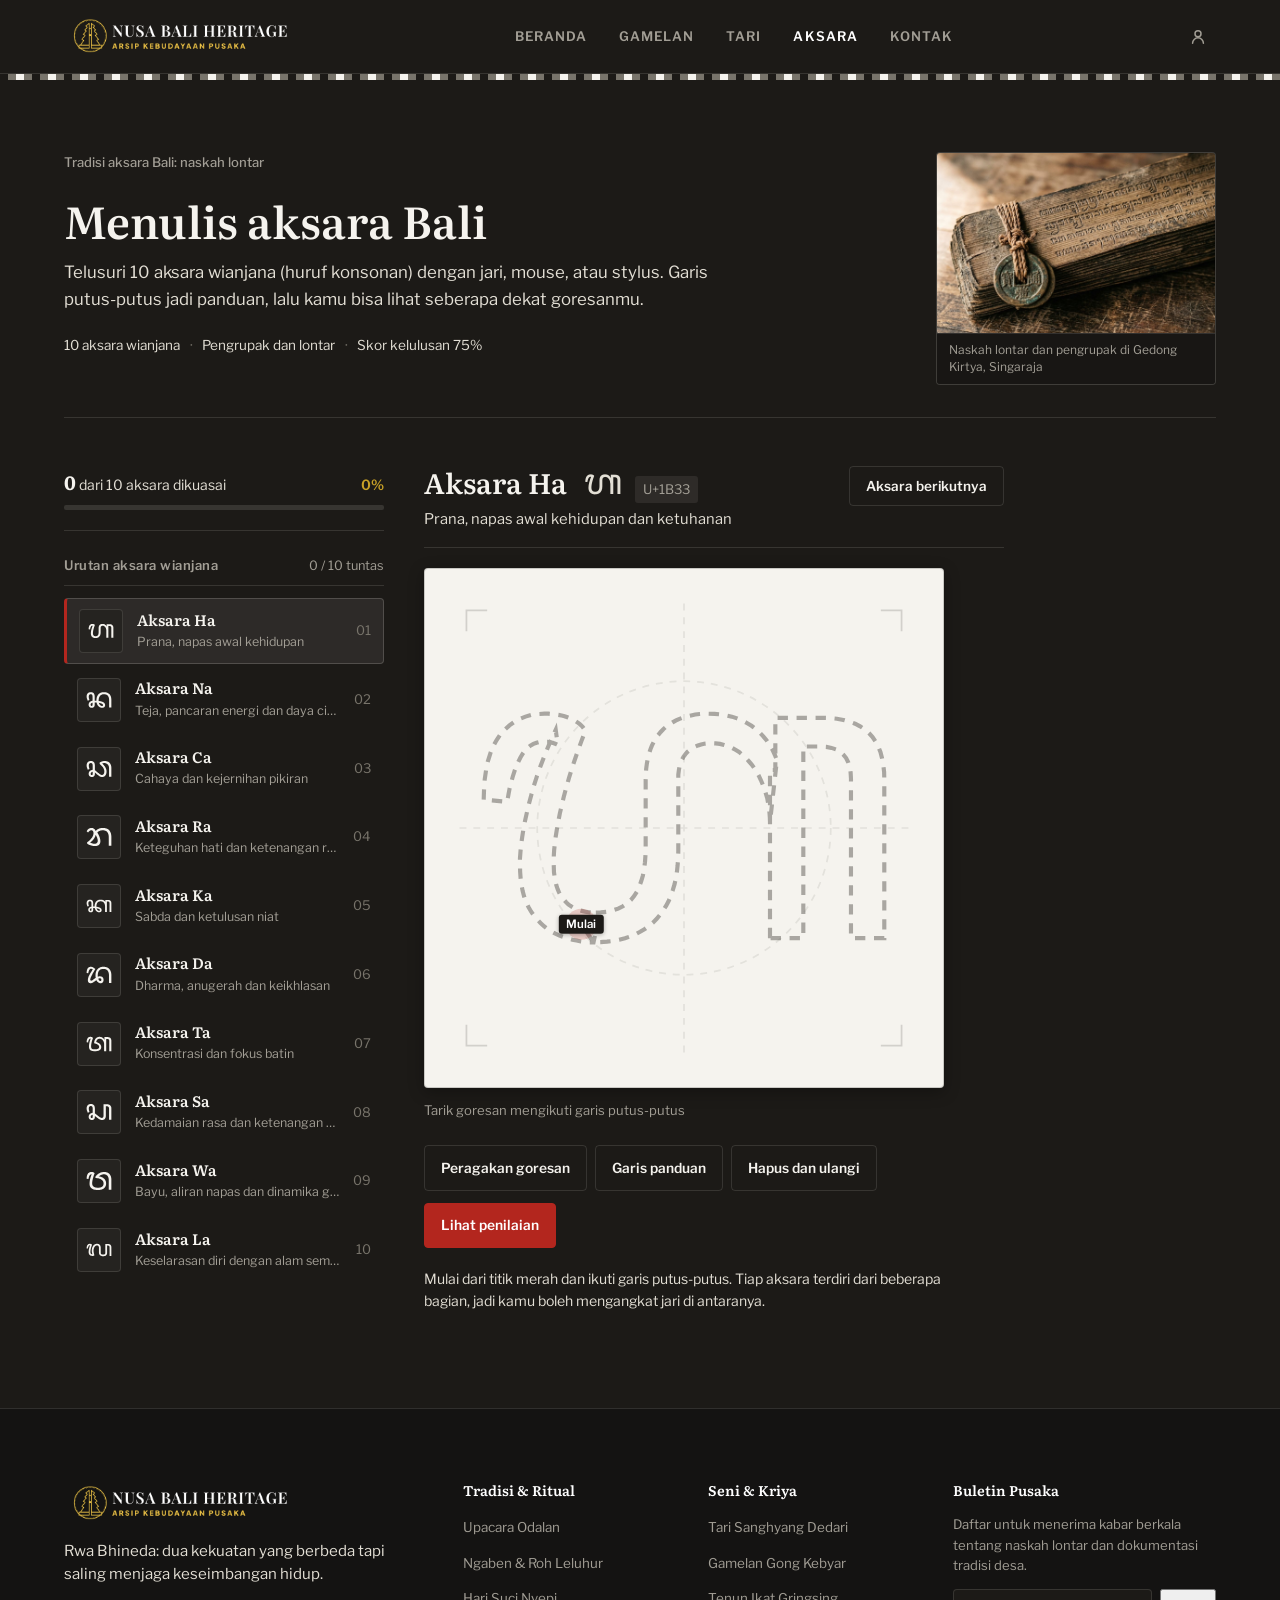
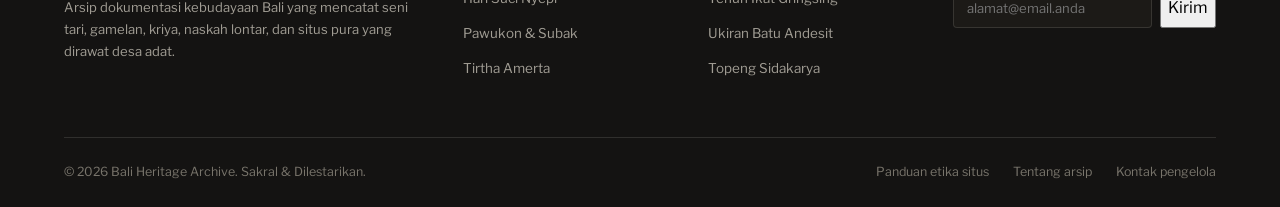
==== commit f1cc13da: "optimize images and strip comments" ====
--- a/aksara.html
+++ b/aksara.html
@@ -21,7 +21,6 @@
 
 <body>
 
-  <!-- Header -->
   <header class="site-header" id="siteHeader">
     <div class="container">
       <a href="index.html#beranda" class="brand">
@@ -53,7 +52,6 @@
       </div>
     </div>
 
-    <!-- mobile nav panel -->
     <nav class="mobile-nav" id="mobileNav" aria-label="Navigasi mobile" hidden>
       <a href="index.html#beranda">Beranda</a>
       <a href="gamelan.html">Gamelan</a>
@@ -64,13 +62,12 @@
   </header>
 
   <main>
-    <!-- Garis Poleng Tradisi -->
+    
     <hr class="poleng-divider" aria-hidden="true">
 
-    <!-- Latihan Menulis Aksara -->
     <section class="section aksara-section" id="bahasa">
       <div class="container">
-        <!-- Kepala Halaman: Komposisi Dua Kolom Rata Kiri -->
+        
         <div class="aksara-head">
           <div class="aksara-head__main">
             <p class="eyebrow">Tradisi aksara Bali: naskah lontar</p>
@@ -93,9 +90,9 @@
         </div>
 
         <div class="aksara-layout">
-          <!-- Sidebar: Daftar Aksara & Progres Belajar -->
+          
           <aside class="aksara-sidebar">
-            <!-- Ringkasan Progres -->
+            
             <div class="aksara-progress-bar-wrap">
               <div class="aksara-progress-row">
                 <span class="aksara-progress-status">
@@ -109,22 +106,19 @@
               </div>
             </div>
 
-            <!-- Daftar Baris Hanacaraka -->
             <div class="aksara-list-card">
               <div class="aksara-list-head">
                 <h2 class="aksara-list-title">Urutan aksara wianjana</h2>
                 <span class="aksara-list-kicker" id="aksaraHeaderProgress">0 / 10 tuntas</span>
               </div>
 
-              <!-- Baris aksara disusun dinamis oleh aksara.js -->
               <div class="aksara-list" id="aksaraList" role="tablist" aria-label="Daftar Aksara Wianjana">
               </div>
             </div>
           </aside>
 
-          <!-- Ruang Kerja Latihan Gambar -->
           <div class="aksara-workspace">
-            <!-- Header Aksara Aktif -->
+            
             <div class="aksara-workspace__header">
               <div class="aksara-workspace__titles">
                 <div class="aksara-workspace__title-row">
@@ -144,11 +138,9 @@
               </div>
             </div>
 
-            <!-- Kanvas Gambar Lontar (Permukaan Terang 300x300 Logis) -->
             <div class="aksara-canvas-wrap" id="aksaraCanvasWrap">
               <canvas id="aksaraCanvas" class="aksara-canvas" aria-label="Kanvas penelusuran aksara"></canvas>
 
-              <!-- Penanda Titik Awal Tarikan -->
               <div class="aksara-start-dot" id="aksaraStartDot" aria-hidden="true">
                 <span class="aksara-start-dot__pip"></span>
                 <span class="aksara-start-dot__tag">Mulai</span>
@@ -157,7 +149,6 @@
 
             <p class="aksara-canvas-note">Tarik goresan mengikuti garis putus-putus</p>
 
-            <!-- Baris Alat Kontrol -->
             <div class="aksara-controls">
               <div class="aksara-controls__secondary">
                 <button type="button" class="btn btn--outline aksara-btn aksara-btn--secondary" id="aksaraDemoBtn"
@@ -184,12 +175,10 @@
               </div>
             </div>
 
-            <!-- Petunjuk Kaligrafi -->
             <p class="aksara-hint-text">
               Mulai dari titik merah dan ikuti garis putus-putus. Tiap aksara terdiri dari beberapa bagian, jadi kamu boleh mengangkat jari di antaranya.
             </p>
 
-            <!-- Panel Lembar Nilai -->
             <div class="aksara-result-panel" id="aksaraResultPanel" hidden>
               <div class="aksara-result-head">
                 <div class="aksara-result-score-block">
@@ -204,7 +193,6 @@
                   aria-label="Tutup hasil penilaian">Tutup</button>
               </div>
 
-              <!-- Rincian Metrik -->
               <div class="aksara-result-metrics">
                 <div class="aksara-metric-card">
                   <div class="aksara-metric-header">
@@ -231,7 +219,6 @@
                 Hijau: dekat dengan garis. Kuning: agak jauh. Merah: jauh dari garis.
               </p>
 
-              <!-- Pesan Status Akhir -->
               <div class="aksara-result-status" id="aksaraResultStatus"></div>
             </div>
           </div>
@@ -240,7 +227,6 @@
     </section>
   </main>
 
-  <!-- Footer Bersama -->
   <footer class="site-footer" id="kontak">
     <div class="container">
       <div class="footer-top">
--- a/assets/css/fonts.css
+++ b/assets/css/fonts.css
@@ -1,5 +1,3 @@
-/* Nusa Bali Heritage: Tipografi Resmi
-   Pasangan font: Literata (600, 700) untuk judul dan Libre Franklin (400, 500, 600) untuk teks isi.
-   Hanya memuat bobot yang dipakai secara efisien. */
+
 
 @import url('https://fonts.googleapis.com/css2?family=Libre+Franklin:wght@400;500;600&family=Literata:wght@600;700&display=swap');
--- a/assets/css/styles.css
+++ b/assets/css/styles.css
@@ -1,10 +1,4 @@
-/* Nusa Bali Heritage: Stylesheet Resmi
-   Desain kuratorial humanis berbasis tradisi arsitektur dan budaya Bali:
-   - Tipografi: Literata (heading) + Libre Franklin (body)
-   - Palet: Gelap #1C1A17, Terang #F5F3EE, Aksi Merah #B3261E, Aksen Emas #C9A227 (<3%)
-   - Border-radius tunggal konsisten: 4px
-   - Ornamen pembatas: Kain poleng murni CSS (6px) di 2 titik strategis
-   - Nol gradient tombol/teks, nol glow, nol efek kaca blur */
+
 
 :root {
   --c-dark: #1C1A17;
@@ -21,7 +15,6 @@
   --ff-heading: 'Literata', Georgia, 'Times New Roman', serif;
   --ff-body: 'Libre Franklin', -apple-system, BlinkMacSystemFont, 'Segoe UI', Roboto, sans-serif;
 
-  /* Aliases untuk kompatibilitas script */
   --ff-display: var(--ff-heading);
   --ff-serif: var(--ff-heading);
   --ff-sans: var(--ff-body);
@@ -31,7 +24,6 @@
   --ease-out-smooth: cubic-bezier(0.22, 1, 0.36, 1);
 }
 
-/* Reset & Global */
 *,
 *::before,
 *::after {
@@ -106,7 +98,6 @@
   margin: 0;
 }
 
-/* Aksesibilitas: Indikator fokus terlihat */
 :focus-visible {
   outline: 2px solid var(--c-gold);
   outline-offset: 3px;
@@ -119,7 +110,6 @@
   padding-inline: 1.5rem;
 }
 
-/* Ornamen Tradisi: Strip Kain Poleng murni CSS (6px) */
 .poleng-divider {
   display: block;
   width: 100%;
@@ -139,7 +129,6 @@
   margin: 0;
 }
 
-/* Media Frame */
 .media-frame {
   position: relative;
   background: #252320;
@@ -153,7 +142,6 @@
   object-fit: cover;
 }
 
-/* Tombol Standar */
 .btn {
   display: inline-flex;
   align-items: center;
@@ -193,7 +181,6 @@
   color: #FFFFFF;
 }
 
-/* Header & Navigasi */
 .site-header {
   position: sticky;
   top: 0;
@@ -229,7 +216,6 @@
   object-fit: contain;
 }
 
-/* Menu navigasi: satu-satunya area yang memakai uppercase dan tracking lebar */
 .nav-links {
   display: flex;
   align-items: center;
@@ -330,7 +316,6 @@
   border: 0;
 }
 
-/* Hero */
 .hero {
   position: relative;
   overflow: hidden;
@@ -350,7 +335,6 @@
   object-position: center 38%;
 }
 
-/* Overlay satu gradasi tipis di sisi teks untuk kontras terbaca */
 .hero__bg::after {
   content: '';
   position: absolute;
@@ -441,7 +425,6 @@
   text-decoration-thickness: 2px;
 }
 
-/* Stats: Satu baris tenang di bawah hero tanpa kartu, tanpa ikon */
 .stats-bar {
   display: grid;
   grid-template-columns: repeat(4, 1fr);
@@ -472,7 +455,6 @@
   color: var(--c-muted-dark);
 }
 
-/* Section Shared */
 .section {
   padding: 5rem 0;
 }
@@ -488,7 +470,6 @@
   align-items: end;
 }
 
-/* Eyebrow: huruf biasa (sentence case) tanpa tracking lebar */
 .eyebrow {
   font-size: 0.82rem;
   font-weight: 500;
@@ -510,7 +491,6 @@
   color: var(--c-muted-dark);
 }
 
-/* Section Terang (Filosofi & Situs) */
 .section--light {
   background: var(--c-cream);
   color: var(--c-dark);
@@ -529,7 +509,6 @@
   color: #555149;
 }
 
-/* Tiga Pilar Tri Hita Karana: 3 kolom dipisah garis tipis vertikal */
 .pillars-grid {
   display: grid;
   grid-template-columns: repeat(3, 1fr);
@@ -571,7 +550,6 @@
   color: #555149;
 }
 
-/* Tiga Teaser: Komposisi Berbeda */
 .teaser-section--gamelan {
   background: #171614;
   padding: 5.5rem 0;
@@ -593,17 +571,14 @@
   align-items: center;
 }
 
-/* Gamelan: 7 kolom foto kiri, 5 kolom teks kanan */
 .teaser-grid--gamelan {
   grid-template-columns: 7fr 5fr;
 }
 
-/* Peta: 5 kolom teks kiri, 7 kolom foto kanan */
 .teaser-grid--peta {
   grid-template-columns: 5fr 7fr;
 }
 
-/* Aksara: 4 kolom foto potret sempit kiri, 8 kolom teks lebar kanan */
 .teaser-grid--aksara {
   grid-template-columns: 4fr 8fr;
 }
@@ -663,7 +638,6 @@
   color: #FFFFFF;
 }
 
-/* Tarian & Kerajinan: Marquee Datar Tanpa Border */
 #tarian {
   padding: 4.25rem 0 4.75rem;
 }
@@ -751,7 +725,6 @@
   color: var(--c-muted-dark);
 }
 
-/* Situs Budaya: Grid Asimetris 12 Kolom (Besakih Lebih Besar) */
 .section--situs {
   background: var(--c-cream);
   color: var(--c-dark);
@@ -885,7 +858,6 @@
   font-size: 0.78rem;
 }
 
-/* Galeri Etnografi: 1 Foto Besar + 4 Lebih Kecil Ukuran Tidak Seragam */
 .section--gallery {
   padding: 5.5rem 0 6rem;
   background: #141312;
@@ -925,7 +897,6 @@
   outline-offset: 2px;
 }
 
-/* Susunan asimetris: 8+4 / 5+3+4 (tidak ada 3 kartu kembar berjejer) */
 .gallery-etno-card--card1 {
   grid-column: span 8;
 }
@@ -989,7 +960,6 @@
   margin-top: 0.45rem;
 }
 
-/* Modals (Gallery & Detail) */
 .gallery-modal,
 .detail-modal {
   position: fixed;
@@ -1158,7 +1128,6 @@
   border-color: #FFFFFF;
 }
 
-/* Detail Modal */
 .detail-modal__panel {
   max-width: 540px;
   padding: 1.5rem;
@@ -1213,7 +1182,6 @@
   color: var(--c-sand);
 }
 
-/* Footer */
 .site-footer {
   background: #141312;
   padding: 4.5rem 0 0;
@@ -1346,7 +1314,6 @@
   color: #FFFFFF;
 }
 
-/* Dukungan sistem animasi scroll (animate.js) */
 .heading-line-mask {
   display: inline-block;
   overflow: hidden;
@@ -1381,7 +1348,6 @@
   transform: none;
 }
 
-/* Responsif: Layar Tablet (maksimal 960px) */
 @media (max-width: 960px) {
   .nav-links {
     display: none;
@@ -1516,7 +1482,6 @@
   }
 }
 
-/* Responsif: Layar Mobile (maksimal 640px) */
 @media (max-width: 640px) {
   .section {
     padding: 3.5rem 0;
@@ -1617,7 +1582,6 @@
   }
 }
 
-/* Responsif: Layar Sangat Sempit (maksimal 380px) */
 @media (max-width: 380px) {
   .container {
     padding-inline: 1rem;
@@ -1637,7 +1601,6 @@
   }
 }
 
-/* Aksesibilitas: Menghormati prefers-reduced-motion secara murni */
 @media (prefers-reduced-motion: reduce) {
   html {
     scroll-behavior: auto;
--- a/assets/css/aksara.css
+++ b/assets/css/aksara.css
@@ -1,12 +1,5 @@
-/* Nusa Bali Heritage: Stylesheet Latihan Menulis Aksara Bali
-   Desain humanis berbasis tradisi naskah lontar dan arsitektur Bali:
-   - Tipografi: Literata (heading) + Libre Franklin (body) + Noto Sans Balinese (glif)
-   - Palet: Gelap #1C1A17, Terang #F5F3EE (bidang lontar), Aksi Merah #B3261E, Aksen Emas #C9A227
-   - Nol gradient tombol/bar, nol glow, nol kartu bersarang, nol font mono */
-
-/* ==========================================================================
-   1. STRUKTUR UTAMA SECTION & KEPALA HALAMAN
-   ========================================================================== */
+
+
 
 .aksara-section {
   position: relative;
@@ -90,9 +83,6 @@
   border-top: 1px solid var(--c-border-dark);
 }
 
-/* ==========================================================================
-   2. TATA LETAK UTAMA: SIDEBAR & RUANG KERJA
-   ========================================================================== */
 
 .aksara-layout {
   display: grid;
@@ -101,14 +91,12 @@
   align-items: start;
 }
 
-/* Sidebar */
 .aksara-sidebar {
   display: flex;
   flex-direction: column;
   gap: 1.5rem;
 }
 
-/* Bilah Progres Latihan */
 .aksara-progress-bar-wrap {
   display: flex;
   flex-direction: column;
@@ -152,7 +140,6 @@
   transition: width 0.3s var(--tr-smooth);
 }
 
-/* Daftar Aksara (Tabel Hanacaraka) */
 .aksara-list-card {
   display: flex;
   flex-direction: column;
@@ -187,7 +174,6 @@
   gap: 2px;
 }
 
-/* Baris Item Aksara */
 .aksara-item {
   display: grid;
   grid-template-columns: 44px minmax(0, 1fr) auto;
@@ -305,9 +291,6 @@
   height: 14px;
 }
 
-/* ==========================================================================
-   3. RUANG KERJA (WORKSPACE & KANVAS LONTAR)
-   ========================================================================== */
 
 .aksara-workspace {
   display: flex;
@@ -316,7 +299,6 @@
   max-width: 580px;
 }
 
-/* Header Aksara Aktif */
 .aksara-workspace__header {
   display: flex;
   justify-content: space-between;
@@ -379,7 +361,6 @@
   white-space: nowrap;
 }
 
-/* Kanvas Lontar */
 .aksara-canvas-wrap {
   position: relative;
   width: 100%;
@@ -402,7 +383,6 @@
   cursor: crosshair;
 }
 
-/* Titik Mulai DOM */
 .aksara-start-dot {
   position: absolute;
   transform: translate(-50%, -50%);
@@ -438,7 +418,6 @@
   margin: -0.5rem 0 0.25rem;
 }
 
-/* Baris Alat Kontrol */
 .aksara-controls {
   display: flex;
   justify-content: space-between;
@@ -509,7 +488,6 @@
   vertical-align: -1px;
 }
 
-/* Petunjuk Kaligrafi */
 .aksara-hint-text {
   font-size: 0.88rem;
   line-height: 1.55;
@@ -518,9 +496,6 @@
   max-width: 520px;
 }
 
-/* ==========================================================================
-   4. PANEL HASIL PENILAIAN (LEMBAR NILAI)
-   ========================================================================== */
 
 .aksara-result-panel {
   display: flex;
@@ -665,7 +640,6 @@
   border-top: 1px dashed var(--c-border-dark);
 }
 
-/* Pesan Status Hasil */
 .aksara-alert {
   padding: 0.75rem 1rem;
   border-radius: var(--radius);
@@ -692,11 +666,8 @@
   color: var(--c-sand);
 }
 
-/* ==========================================================================
-   5. RESPONSIF (MAKSIMAL 3 BREAKPOINT: 992px, 640px)
-   ========================================================================== */
-
-/* Breakpoint 992px: Tata letak bertumpuk & daftar aksara menjadi strip horizontal */
+
+
 @media (max-width: 992px) {
   .aksara-head {
     grid-template-columns: 1fr;
@@ -749,7 +720,7 @@
   }
 
   .aksara-item__meaning {
-    display: none; /* Disembunyikan di strip sempit karena sudah tampil jelas di header ruang kerja */
+    display: none; 
   }
 
   .aksara-item__status {
@@ -778,7 +749,6 @@
   }
 }
 
-/* Breakpoint 640px: Ponsel kecil */
 @media (max-width: 640px) {
   .aksara-section {
     padding: 3rem 0 4.5rem;
@@ -820,9 +790,6 @@
   }
 }
 
-/* ==========================================================================
-   6. AKSESIBILITAS: PREFERS-REDUCED-MOTION
-   ========================================================================== */
 
 @media (prefers-reduced-motion: reduce) {
   .aksara-progress-fill,
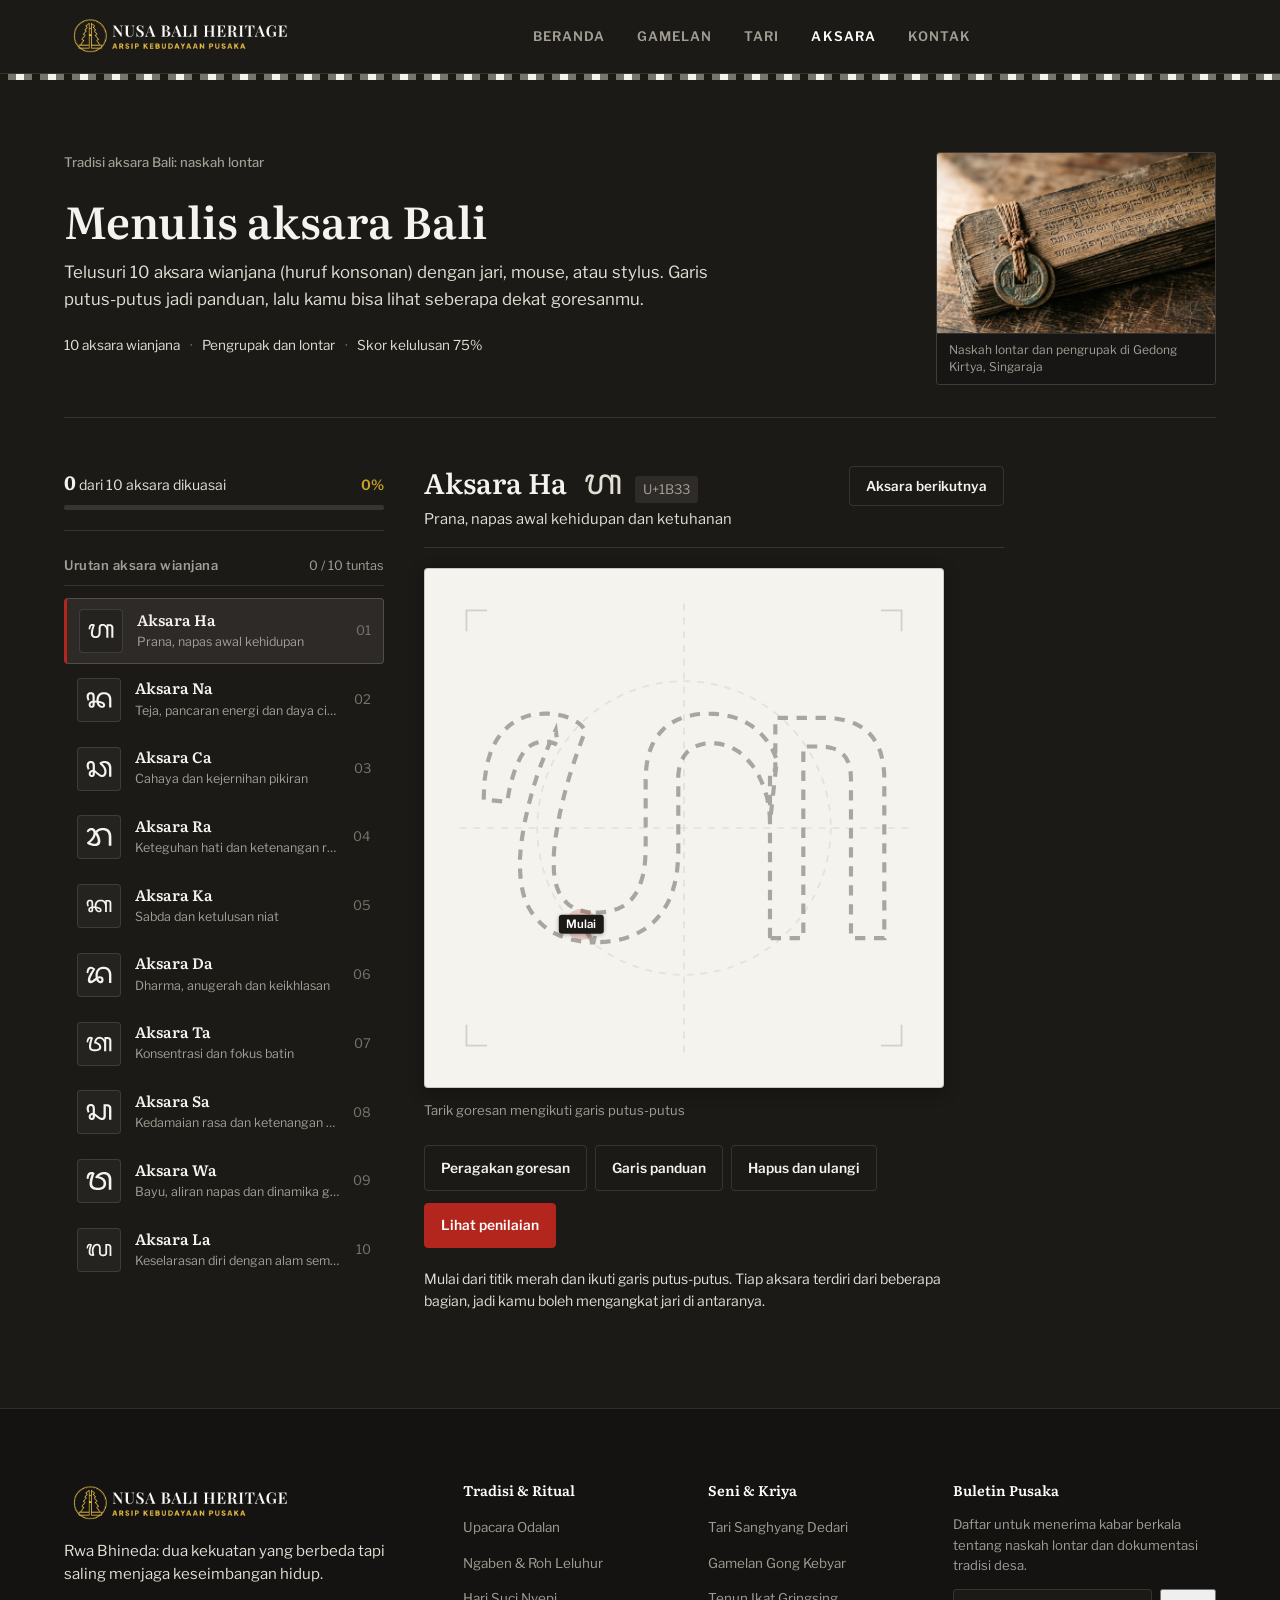
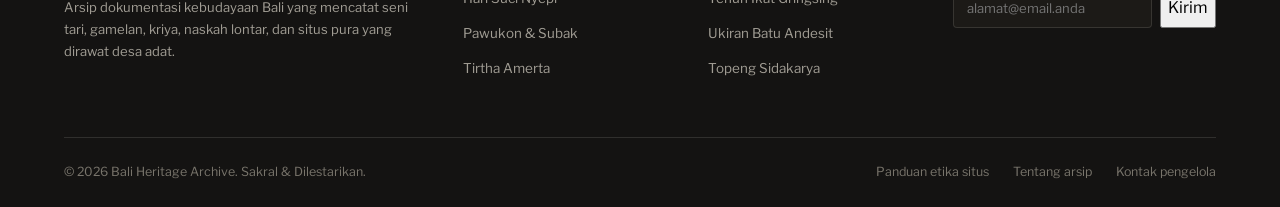
==== commit d6760915: "remove hero audio button and navbar account icon" ====
--- a/aksara.html
+++ b/aksara.html
@@ -37,12 +37,6 @@
       </nav>
 
       <div class="nav-actions">
-        <button class="nav-account-btn" type="button" id="userAccountBtn" aria-label="Akun pengguna">
-          <svg viewBox="0 0 24 24" fill="none" stroke="currentColor" stroke-width="1.8" aria-hidden="true">
-            <circle cx="12" cy="8" r="3.6" />
-            <path d="M5.5 19.5c0-3.6 2.9-6.5 6.5-6.5s6.5 2.9 6.5 6.5" stroke-linecap="round" />
-          </svg>
-        </button>
         <button class="nav-toggle" type="button" aria-label="Buka menu" id="navToggle" aria-expanded="false"
           aria-controls="mobileNav">
           <svg viewBox="0 0 24 24" fill="none" stroke="currentColor" stroke-width="1.8" aria-hidden="true">
